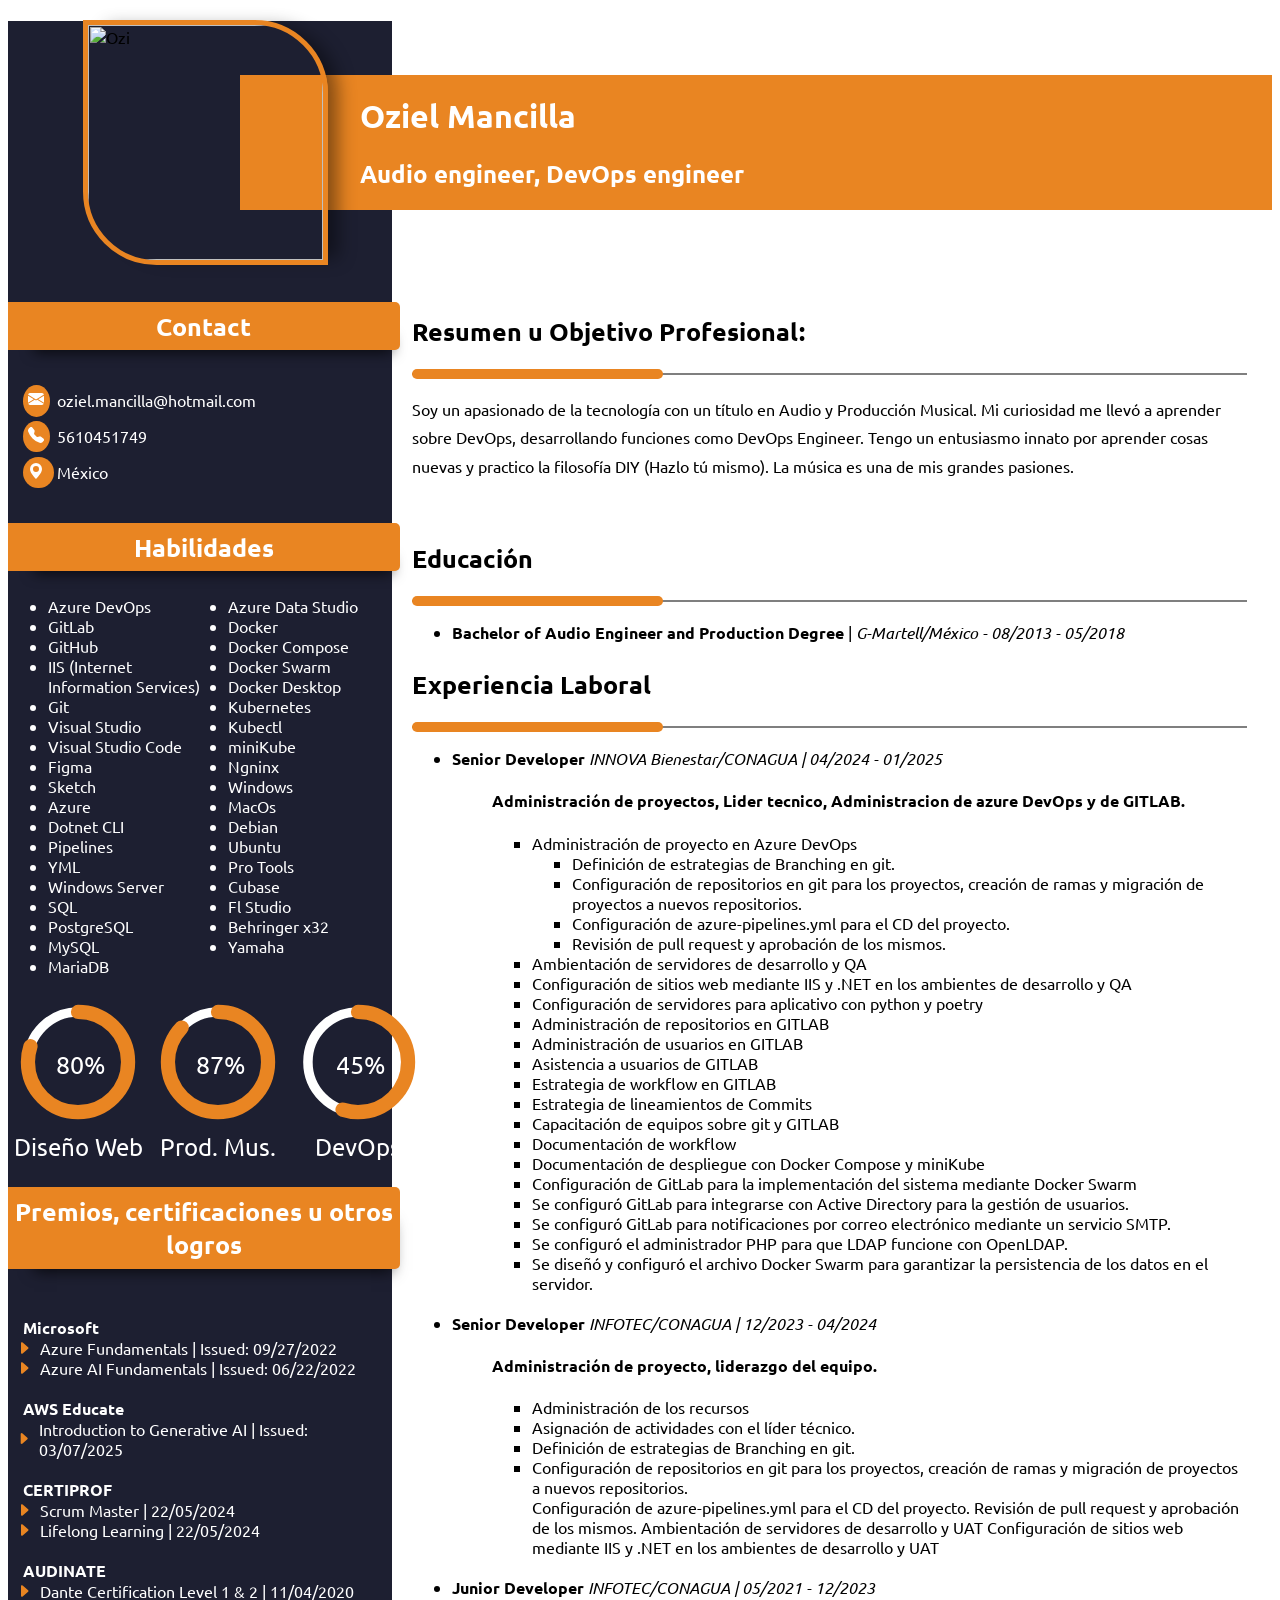
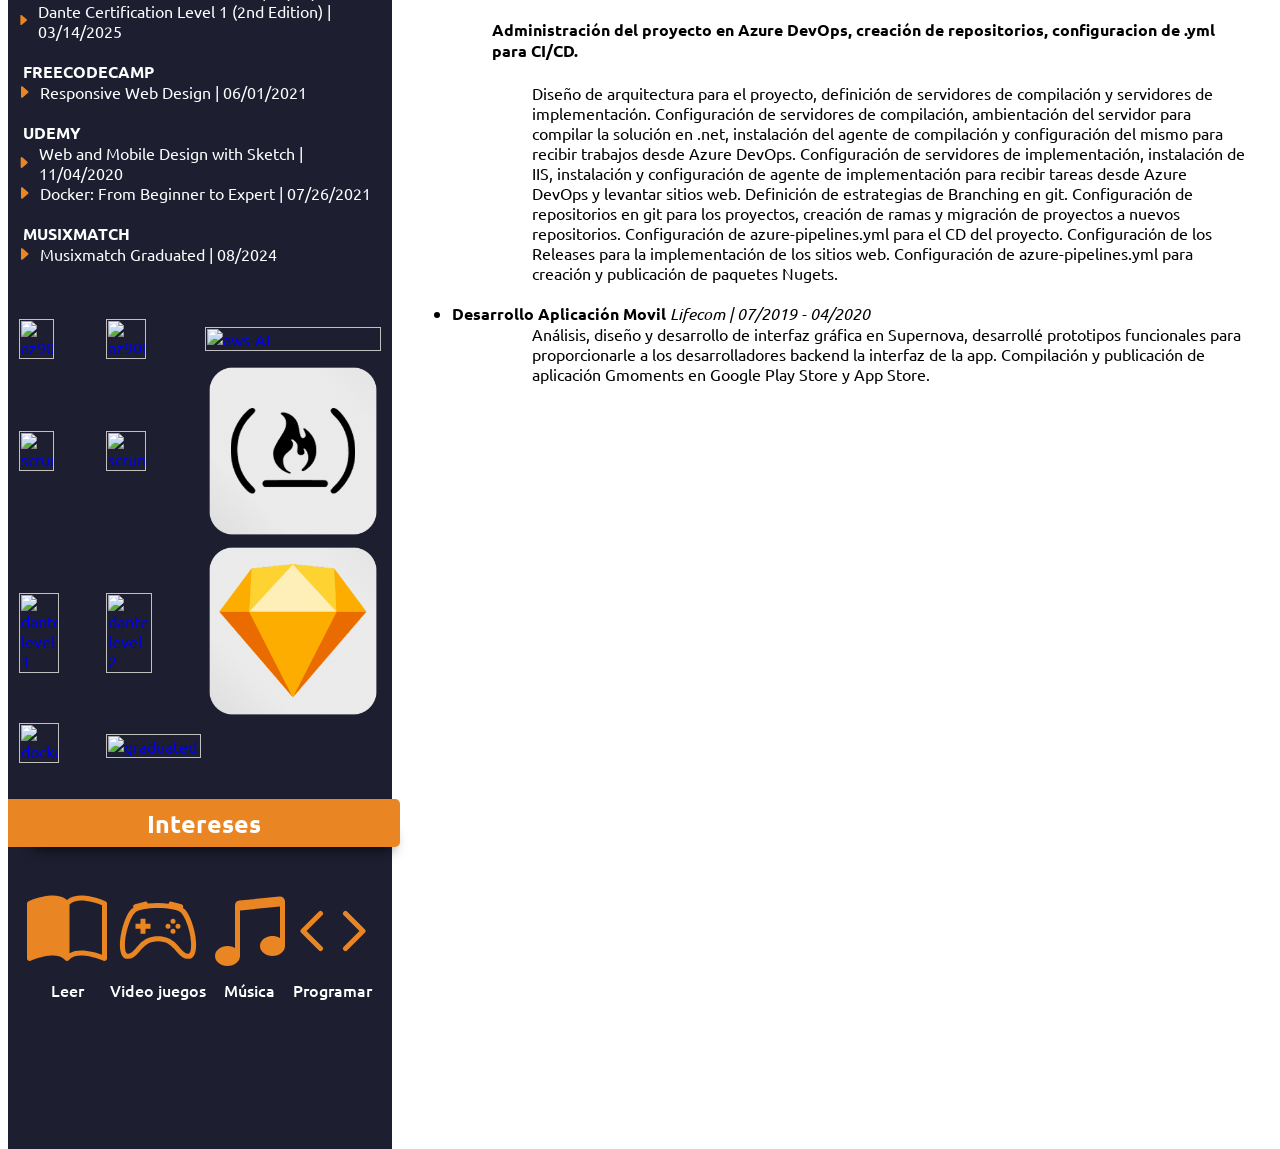
==== Views/index.html @ 9a0738ea "fix listado de actividades" ====
<html lang="en">
<head>
    <meta charset="UTF-8">
    <meta name="viewport" content="width=device-width, initial-scale=1.0">
    <meta name="description" content="Currículum Oziel Mancilla">
    <meta property="og:title" content="Currículum Oziel Mancilla">
    <meta property="og:description" content="Currículum Oziel Mancilla dentro del curso einventiva Academy">
    <meta property="og:url" content="https://ozii-el.github.io/einventivaAcademy-cv/Views/index.html">
    <meta property="og:type" content="website">
    <title>Mi Currículum</title>
    <link
        href="https://fonts.googleapis.com/css2?family=Ubuntu:ital,wght@0,300;0,400;0,500;0,700;1,300;1,400;1,500;1,700&display=swap"
        rel="stylesheet">
    <link rel="stylesheet" href="../css/style.css">
</head>

<header>
    <div class="top">
        <img class="tp-img" src="https://scontent.fcvj5-1.fna.fbcdn.net/v/t39.30808-6/472250428_3697771137035086_7639146503068551489_n.jpg?_nc_cat=107&ccb=1-7&_nc_sid=6ee11a&_nc_ohc=IWykT4BalCQQ7kNvgF2J_aY&_nc_oc=AdiXwbvxGM-qDYyfB5RzaREdxFQzP5LjclMqgHJ3lZn85_G4zvVc29XEK-rXHcvP-NY&_nc_zt=23&_nc_ht=scontent.fcvj5-1.fna&_nc_gid=MaOvjuF_wFW1CJG4Ji_WRg&oh=00_AYHHSVQZ2Xu_tzFIsTk0ULthLuiOHdr_SQpw14_mGtOWfg&oe=67D9B251" alt="Ozi">
        <div class="tp-titles">
            <h1>
                Oziel Mancilla
            </h1>
    
            <h2>
                Audio engineer, DevOps engineer
            </h2>
        </div>
    
    
    </div>

    <div class="sidebar">
        <div class="">
            <h3 class="sidebar-titles">Contact</h3>
        </div>
        <div class="sidebar-contact">
        <a href="mailto:oziel.mancilla@hotmail.com" target="_blank" class="sidebar-contact"> <i class="icon-contact"><svg xmlns="http://www.w3.org/2000/svg" width="16" height="16" fill="currentColor" class="bi bi-envelope-fill"
            viewBox="0 0 16 16">
            <path
                d="M.05 3.555A2 2 0 0 1 2 2h12a2 2 0 0 1 1.95 1.555L8 8.414zM0 4.697v7.104l5.803-3.558zM6.761 8.83l-6.57 4.027A2 2 0 0 0 2 14h12a2 2 0 0 0 1.808-1.144l-6.57-4.027L8 9.586zm3.436-.586L16 11.801V4.697z" />
                </svg></i> <span>oziel.mancilla@hotmail.com</span></a>
        <a href="tel:5610451749" target="_blank" class="sidebar-contact"><i class="icon-contact"><svg xmlns="http://www.w3.org/2000/svg" width="16" height="16" fill="currentColor" class="bi bi-telephone-fill"
            viewBox="0 0 16 16">
            <path fill-rule="evenodd"
                d="M1.885.511a1.745 1.745 0 0 1 2.61.163L6.29 2.98c.329.423.445.974.315 1.494l-.547 2.19a.68.68 0 0 0 .178.643l2.457 2.457a.68.68 0 0 0 .644.178l2.189-.547a1.75 1.75 0 0 1 1.494.315l2.306 1.794c.829.645.905 1.87.163 2.611l-1.034 1.034c-.74.74-1.846 1.065-2.877.702a18.6 18.6 0 0 1-7.01-4.42 18.6 18.6 0 0 1-4.42-7.009c-.362-1.03-.037-2.137.703-2.877z" />
        </svg></i> <span>5610451749</span></a> 
        <a href="https://maps.app.goo.gl/9q5Kf5iu5sSQHxEn9" target="_blank" class="sidebar-contact"><i class="icon-contact"><svg xmlns="http://www.w3.org/2000/svg" width="16" height="16" fill="currentColor" class="bi bi-geo-alt-fill"
            viewBox="0 0 16 16">
            <path d="M8 16s6-5.686 6-10A6 6 0 0 0 2 6c0 4.314 6 10 6 10m0-7a3 3 0 1 1 0-6 3 3 0 0 1 0 6" />
        </svg> </i> <span>México</span></a>
        </div>

        <div class="habilidades">
            <h3 class="sidebar-titles">Habilidades</h3>
        </div>
        
        <div class="sidebar-content">
           
            <ul>
                <li>Azure DevOps</li>
                <li>GitLab</li>
                <li>GitHub</li>
                <li>IIS (Internet Information Services)</li>
                <li>Git</li>
                <li>Visual Studio</li>
                <li>Visual Studio Code</li>
                <li>Figma</li>
                <li>Sketch</li>
                <li>Azure</li>
                <li>Dotnet CLI</li>
                <li>Pipelines</li>
                <li>YML</li>
                <li>Windows Server</li>
                <li>SQL</li>
                <li>PostgreSQL</li>
                <li>MySQL</li>
                <li>MariaDB</li>
                <li>Azure Data Studio</li>
                <li>Docker</li>
                <li>Docker Compose</li>
                <li>Docker Swarm</li>
                <li>Docker Desktop</li>
                <li>Kubernetes</li>
                <li>Kubectl</li>
                <li>miniKube</li>
                <li>Ngninx</li>
                <li>Windows</li>
                <li>MacOs</li>
                <li>Debian</li>
                <li>Ubuntu</li>
                <li>Pro Tools</li>
                <li>Cubase</li>
                <li>Fl Studio</li>
                <li>Behringer x32</li>
                <li>Yamaha</li>
            </ul>
        </div>
            <div class="side-percent">  
                <div class="sidebar-content-percentage">
                    <svg width="140" height="140" viewBox="-23.625 -23.625 236.25 236.25" version="1.1" xmlns="http://www.w3.org/2000/svg"
                        style="transform:rotate(-90deg)">
                        <circle r="84.5" cx="94.5" cy="94.5" fill="transparent" stroke="#fff" stroke-width="16"></circle>
                        <circle r="84.5" cx="94.5" cy="94.5" stroke="#E98522" stroke-width="24" stroke-linecap="round"
                            stroke-dashoffset="106px" fill="transparent" stroke-dasharray="530.66px"></circle>
                        <text class="perc-text" x="24%" y="111px" fill="#fff" font-size="42px" 
                            style="transform:rotate(90deg) translate(0px, -185px)">80%</text>
                            
                    </svg>
                    <div class="sidebar-content-percentage-title">
                        Diseño Web
                    </div>    
                </div>
                
                <div class="sidebar-content-percentage">
                    <svg width="140" height="140" viewBox="-23.625 -23.625 236.25 236.25" version="1.1"
                        xmlns="http://www.w3.org/2000/svg" style="transform:rotate(-90deg)">
                        <circle r="84.5" cx="94.5" cy="94.5" fill="transparent" stroke="#fff" stroke-width="16"></circle>
                        <circle r="84.5" cx="94.5" cy="94.5" stroke="#E98522" stroke-width="24" stroke-linecap="round"
                            stroke-dashoffset="69px" fill="transparent" stroke-dasharray="530.66px"></circle>
                        <text class="perc-text" x="24%" y="111px" fill="#fff" font-size="42px"
                            style="transform:rotate(90deg) translate(0px, -185px)">87%</text>
                
                    </svg>
                    <div class="sidebar-content-percentage-title">
                        Prod. Mus.
                    </div>
                </div>
                <div class="sidebar-content-percentage">
                    <svg width="140" height="140" viewBox="-23.625 -23.625 236.25 236.25" version="1.1"
                        xmlns="http://www.w3.org/2000/svg" style="transform:rotate(-90deg)">
                        <circle r="84.5" cx="94.5" cy="94.5" fill="transparent" stroke="#fff" stroke-width="16"></circle>
                        <circle r="84.5" cx="94.5" cy="94.5" stroke="#E98522" stroke-width="24" stroke-linecap="round"
                            stroke-dashoffset="239px" fill="transparent" stroke-dasharray="530.66px"></circle>
                        <text class="perc-text" x="24%" y="111px" fill="#fff" font-size="42px"
                            style="transform:rotate(90deg) translate(0px, -185px)">45%</text>
                
                    </svg>
                    <div class="sidebar-content-percentage-title">
                        DevOps
                    </div>
                </div>
            </div>
            <div class="certificaciones">
                <h3 class="sidebar-titles">Premios, certificaciones u otros logros</h3>
            </div>
            <div class="sidebar-content-cert">
                <ul>
                    <b>Microsoft</b>
                    <ul>
                        <li>Azure Fundamentals | Issued: 09/27/2022</li>
                        <li>Azure AI Fundamentals | Issued: 06/22/2022 </li>
                    </ul>
                    <br>
                    <b>AWS Educate</b>
                    <ul>
                        <li>Introduction to Generative AI | Issued: 03/07/2025</li>
                    </ul>
                    <br>
                    <b>CERTIPROF</b>
                    <ul>
                        <li>Scrum Master | 22/05/2024</li>
                        <li>Lifelong Learning | 22/05/2024</li>
                    </ul>
                    <br>
                    <b>AUDINATE</b>
                    <ul>
                        <li>Dante Certification Level 1 & 2 | 11/04/2020 </li>
                        <li>Dante Certification Level 1 (2nd Edition)  | 03/14/2025 </li>
                    </ul>
                    <br>
                    <b>FREECODECAMP</b>
                    <ul>
                        <li>Responsive Web Design | 06/01/2021</li>
                    </ul>
                    <br>
                    <b>UDEMY</b>
                    <ul>
                        <li>Web and Mobile Design with Sketch | 11/04/2020
                        </li>
                        <li>Docker: From Beginner to Expert | 07/26/2021
                        </li>
                    </ul>
                    <br>
                    <b>MUSIXMATCH</b>
                    <ul>
                        <li>Musixmatch Graduated | 08/2024
                        </li>
                    </ul>
                    <br>
                </ul>
                
            </div>
            <div class="sidebar-cert-img">
                <table>
                    <tr>
                        <td>
                            <a class="sidebar-cert-img-anim" href="https://www.credly.com/badges/b20595d0-7921-45e9-a0e3-3178fc25b171" target="_blank"><img
                                    src="https://images.credly.com/size/340x340/images/be8fcaeb-c769-4858-b567-ffaaa73ce8cf/image.png" alt="az900" width="65%"></a>
                        </td>
                        <td>
                            <a class="sidebar-cert-img-anim" href="https://www.credly.com/badges/2044b80a-5579-45ce-8754-31bee98f99fe" target="_blank">
                                <img src="https://images.credly.com/size/340x340/images/4136ced8-75d5-4afb-8677-40b6236e2672/azure-ai-fundamentals-600x600.png" alt="az900AI" width="65%">
                            </a>
                        </td>
                        <td>
                            <a class="sidebar-cert-img-anim" href="https://www.credly.com/badges/2ec265ca-c8b1-48e7-881f-a1800f4a9a03" target="_blank">
                                <img src="https://images.credly.com/size/340x340/images/4b68a030-53d0-414b-be57-b1837bc3b3e6/image.png" alt="aws-AI"
                                    width="100%">
                            </a>
                        </td>
                    </tr>
                    <tr>
                        <td>
                            <a class="sidebar-cert-img-anim" href="https://www.credly.com/badges/990d8ced-f6be-41e7-bbae-8fc371642503" target="_blank">
                            <img src="https://images.credly.com/size/340x340/images/916bde6c-7eb3-40da-b698-993bdc8231f5/image.png" alt="scrum"
                                width="65%">
                            </a>
                        </td>
                        <td>
                            <a class="sidebar-cert-img-anim" href="https://www.credly.com/badges/261480b3-cc44-4f9b-b5f2-31a40b3df636" target="_blank">
                                <img src="https://images.credly.com/size/340x340/images/21e16d4d-d2df-46e6-9098-526caab49e63/blob" alt="scrum" width="65%">
                            </a>
                        </td>
                        <td>
                            <a class="sidebar-cert-img-anim" href="https://drive.google.com/file/d/11XU5VTWnngmuZ5LlSeu_upqZIba34Kza/view?usp=sharing" target="_blank">
                                <img src="../media/free-code-camp-logo 1.png" alt="free-code-camp-logo" width="100%" >
                            </a>
                        </td>
                    </tr>
                    <tr>
                        <td>
                            <a class="sidebar-cert-img-anim" href="https://drive.google.com/file/d/18HEz7uqaWp02eQiZcL5CEq1FpxcwskHu/view?usp=sharing" target="_blank">
                                <img src="https://www.getdante.com/wp-content/uploads/2024/02/cert-1-seal-668x700.png" alt="dante level 1" width="70%"
                                    style="margin-bottom: -5%;">
                            </a>
                        </td>
                        <td>
                            <a class="sidebar-cert-img-anim" href="https://drive.google.com/file/d/13u3jJexUilr2REetXeEk2fjQdpQe6pBA/view?usp=sharing" target="_blank">
                                <img src="https://go.audinate.com/hubfs/Certified_Dante_Training_Level_2.png" alt="dante level 2" width="70%"
                                    style="margin-bottom: -5%;">
                            </a>
                        </td>
                        <td>
                            <a class="sidebar-cert-img-anim" href="https://www.udemy.com/certificate/UC-db21400c-f3a6-4c1b-8015-9586ae7275aa/" target="_blank" >
                                <img src="../media/sketch.png" alt="sketch" width="100%" >
                            </a>
                        </td>
                    </tr>
                    <tr>
                        <td>
                            <a class="sidebar-cert-img-anim" href="https://www.udemy.com/certificate/UC-d4079fbf-132b-4cea-a667-ddd9c4b31a51/"
                                target="_blank">
                                <img src="https://cdn4.iconfinder.com/data/icons/logos-and-brands/512/97_Docker_logo_logos-512.png"
                                    alt="docker" width="70%" style="margin-bottom: 0%; ">
                            </a>
                        </td>
                        <td>
                            <a class="sidebar-cert-img-anim"
                                href="https://drive.google.com/file/d/1ZK9yhYf_phyzQuf4hwD2ofZJxAl49In9/view?usp=sharing" target="_blank">
                                <img src="https://cdn.prod.website-files.com/64c7c7ec81e7c205291f3400/669537d5e5e0ff78d7d33b76_mxm-pro-logo.png"
                                    alt="graduated" width="100%" style="margin-bottom: -5%; ">
                            </a>
                        </td>
                        
                    </tr>
                </table>
            </div>


            <div class="intereses">
                <h3 class="sidebar-titles">Intereses</h3>
            </div>
            <div class="sidebar-intereses">
                <div class="interes">
                    <i class="icon-intereses">
                        <svg xmlns="http://www.w3.org/2000/svg" width="80" height="80" fill="#E98522" class="bi bi-book-half"
                        viewBox="0 0 16 16">
                        <path
                            d="M8.5 2.687c.654-.689 1.782-.886 3.112-.752 1.234.124 2.503.523 3.388.893v9.923c-.918-.35-2.107-.692-3.287-.81-1.094-.111-2.278-.039-3.213.492zM8 1.783C7.015.936 5.587.81 4.287.94c-1.514.153-3.042.672-3.994 1.105A.5.5 0 0 0 0 2.5v11a.5.5 0 0 0 .707.455c.882-.4 2.303-.881 3.68-1.02 1.409-.142 2.59.087 3.223.877a.5.5 0 0 0 .78 0c.633-.79 1.814-1.019 3.222-.877 1.378.139 2.8.62 3.681 1.02A.5.5 0 0 0 16 13.5v-11a.5.5 0 0 0-.293-.455c-.952-.433-2.48-.952-3.994-1.105C10.413.809 8.985.936 8 1.783" />
                        </svg>
                        
                    </i> 
                    <span>Leer</span>
                </div>
                <div class="interes">
                    <i class="icon-intereses">
                        <svg xmlns="http://www.w3.org/2000/svg" width="80" height="80" fill="#E98522" class="bi bi-controller"
                            viewBox="0 0 16 16">
                            <path
                                d="M11.5 6.027a.5.5 0 1 1-1 0 .5.5 0 0 1 1 0m-1.5 1.5a.5.5 0 1 0 0-1 .5.5 0 0 0 0 1m2.5-.5a.5.5 0 1 1-1 0 .5.5 0 0 1 1 0m-1.5 1.5a.5.5 0 1 0 0-1 .5.5 0 0 0 0 1m-6.5-3h1v1h1v1h-1v1h-1v-1h-1v-1h1z" />
                            <path
                                d="M3.051 3.26a.5.5 0 0 1 .354-.613l1.932-.518a.5.5 0 0 1 .62.39c.655-.079 1.35-.117 2.043-.117.72 0 1.443.041 2.12.126a.5.5 0 0 1 .622-.399l1.932.518a.5.5 0 0 1 .306.729q.211.136.373.297c.408.408.78 1.05 1.095 1.772.32.733.599 1.591.805 2.466s.34 1.78.364 2.606c.024.816-.059 1.602-.328 2.21a1.42 1.42 0 0 1-1.445.83c-.636-.067-1.115-.394-1.513-.773-.245-.232-.496-.526-.739-.808-.126-.148-.25-.292-.368-.423-.728-.804-1.597-1.527-3.224-1.527s-2.496.723-3.224 1.527c-.119.131-.242.275-.368.423-.243.282-.494.575-.739.808-.398.38-.877.706-1.513.773a1.42 1.42 0 0 1-1.445-.83c-.27-.608-.352-1.395-.329-2.21.024-.826.16-1.73.365-2.606.206-.875.486-1.733.805-2.466.315-.722.687-1.364 1.094-1.772a2.3 2.3 0 0 1 .433-.335l-.028-.079zm2.036.412c-.877.185-1.469.443-1.733.708-.276.276-.587.783-.885 1.465a14 14 0 0 0-.748 2.295 12.4 12.4 0 0 0-.339 2.406c-.022.755.062 1.368.243 1.776a.42.42 0 0 0 .426.24c.327-.034.61-.199.929-.502.212-.202.4-.423.615-.674.133-.156.276-.323.44-.504C4.861 9.969 5.978 9.027 8 9.027s3.139.942 3.965 1.855c.164.181.307.348.44.504.214.251.403.472.615.674.318.303.601.468.929.503a.42.42 0 0 0 .426-.241c.18-.408.265-1.02.243-1.776a12.4 12.4 0 0 0-.339-2.406 14 14 0 0 0-.748-2.295c-.298-.682-.61-1.19-.885-1.465-.264-.265-.856-.523-1.733-.708-.85-.179-1.877-.27-2.913-.27s-2.063.091-2.913.27" />
                        </svg>
                    </i>
                    <span>Video juegos</span>
                </div>
                <div class="interes">
                    <i class="icon-intereses">
                        <svg xmlns="http://www.w3.org/2000/svg" width="80" height="80" fill="#E98522" class="bi bi-music-note-beamed"
                            viewBox="0 0 16 16">
                            <path
                                d="M6 13c0 1.105-1.12 2-2.5 2S1 14.105 1 13s1.12-2 2.5-2 2.5.896 2.5 2m9-2c0 1.105-1.12 2-2.5 2s-2.5-.895-2.5-2 1.12-2 2.5-2 2.5.895 2.5 2" />
                            <path fill-rule="evenodd" d="M14 11V2h1v9zM6 3v10H5V3z" />
                            <path d="M5 2.905a1 1 0 0 1 .9-.995l8-.8a1 1 0 0 1 1.1.995V3L5 4z" />
                        </svg>
                    </i>
                    <span>Música</span>
                </div>
                <div class="interes">
                    <i class="icon-intereses">
                        <svg xmlns="http://www.w3.org/2000/svg" width="80" height="80" fill="#E98522" class="bi bi-code" viewBox="0 0 16 16">
                            <path
                                d="M5.854 4.854a.5.5 0 1 0-.708-.708l-3.5 3.5a.5.5 0 0 0 0 .708l3.5 3.5a.5.5 0 0 0 .708-.708L2.707 8zm4.292 0a.5.5 0 0 1 .708-.708l3.5 3.5a.5.5 0 0 1 0 .708l-3.5 3.5a.5.5 0 0 1-.708-.708L13.293 8z" />
                        </svg>
                    </i>
                    <span>Programar</span>
                </div>
            </div>
            
        
    </div>
</header>


<body>
    <div class="content-body"> 
        <div class="content-title-about">
            <h3>
                Resumen u Objetivo Profesional:
            </h3>
            <div class="content-linear-grp">
                <div class="content-linear-grp-back"></div>
                <div class="content-linear-grp-grey"></div>
            </div>
        </div>  
        <div class="content-about-text">
            <p>Soy un apasionado de la tecnología con un título en Audio y Producción Musical. Mi curiosidad me llevó a aprender
                sobre
                DevOps, desarrollando funciones como DevOps Engineer. Tengo un entusiasmo innato por aprender cosas nuevas y
                practico la filosofía DIY (Hazlo tú mismo). La música es una de mis grandes pasiones.</p>
        </div>
    <br>
    <div>
        <h3>
            Educación
        </h3>
        <div class="content-linear-grp">
            <div class="content-linear-grp-back"></div>
            <div class="content-linear-grp-grey"></div>
        </div>
        <ul>
            <li><b>Bachelor of Audio Engineer and Production Degree</b> | <i>G-Martell/México - 08/2013 - 05/2018</i></li>
            
    </div>

    <div>
        <h3>
            Experiencia Laboral
        </h3>
        <div class="content-linear-grp">
            <div class="content-linear-grp-back"></div>
            <div class="content-linear-grp-grey"></div>
        </div>
        <ul>
            <li><b>Senior Developer</b> <i>INNOVA Bienestar/CONAGUA | 04/2024 - 01/2025</i></li>
            <ul>
                <h4>Administración de proyectos, Lider tecnico, Administracion de azure DevOps y de GITLAB.</h4>
                <ul>
                    <li>Administración de proyecto en Azure DevOps</li>
                        <ul>
                            <li>Definición de estrategias de Branching en git.</li>
                            <li>Configuración de repositorios en git para los proyectos, creación de ramas y migración de proyectos a nuevos
                                repositorios.</li>
                            <li>Configuración de azure-pipelines.yml para el CD del proyecto.</li>
                            <li>Revisión de pull request y aprobación de los mismos.</li>
                        </ul>
                    
                    <li>Ambientación de servidores de desarrollo y QA</li>
                    <li>Configuración de sitios web mediante IIS y .NET en los ambientes de desarrollo y QA</li>
                    <li>Configuración de servidores para aplicativo con python y poetry</li>
                    <li>Administración de repositorios en GITLAB</li>
                    <li>Administración de usuarios en GITLAB</li>
                    <li>Asistencia a usuarios de GITLAB</li>
                    <li>Estrategia de workflow en GITLAB</li>
                    <li>Estrategia de lineamientos de Commits</li>
                    <li>Capacitación de equipos sobre git y GITLAB</li>
                    <li>Documentación de workflow</li>
                    <li>Documentación de despliegue con Docker Compose y miniKube</li>
                    <li>Configuración de GitLab para la implementación del sistema mediante Docker Swarm</li>
                    <li>Se configuró GitLab para integrarse con Active Directory para la gestión de usuarios.</li>
                    <li>Se configuró GitLab para notificaciones por correo electrónico mediante un servicio SMTP.</li>
                    <li>Se configuró el administrador PHP para que LDAP funcione con OpenLDAP.</li>
                    <li>Se diseñó y configuró el archivo Docker Swarm para garantizar la persistencia de los datos en el servidor.</li>    
                    </ul>
            </ul>
            <br>
            <li><b>Senior Developer</b> <i>INFOTEC/CONAGUA | 12/2023 - 04/2024</i></li>
            <ul>
                <h4>Administración de proyecto, liderazgo del equipo.</h4>
                <Ul>
                    <li>Administración de los recursos</li>
                    <li>Asignación de actividades con el líder técnico.</li>
                    <li>Definición de estrategias de Branching en git.</li>
                    <li>Configuración de repositorios en git para los proyectos, creación de ramas y migración de proyectos a nuevos
                    repositorios.</li>
                    <il>Configuración de azure-pipelines.yml para el CD del proyecto.</il>
                    <il>Revisión de pull request y aprobación de los mismos.</il>
                    <il>Ambientación de servidores de desarrollo y UAT</il>
                    <il>Configuración de sitios web mediante IIS y .NET en los ambientes de desarrollo y UAT</il>
                </Ul>
            </ul>
            <br>
            <li><b>Junior Developer</b> <i>INFOTEC/CONAGUA | 05/2021 - 12/2023</i></li>
            <ul>
                <h4>Administración del proyecto en Azure DevOps, creación de repositorios, configuracion de .yml para CI/CD.</h4>
                <Ul>
                    <il>Diseño de arquitectura para el proyecto, definición de servidores de compilación y servidores de implementación.</il>
                    <il>Configuración de servidores de compilación, ambientación del servidor para compilar la solución en .net, instalación del
                    agente de compilación y configuración del mismo para recibir trabajos desde Azure DevOps.</il>
                    <il>Configuración de servidores de implementación, instalación de IIS, instalación y configuración de agente de
                    implementación para recibir tareas desde Azure DevOps y levantar sitios web.</il>
                    <il>Definición de estrategias de Branching en git.</il>
                    <il>Configuración de repositorios en git para los proyectos, creación de ramas y migración de proyectos a nuevos
                    repositorios.</il>
                    <il>Configuración de azure-pipelines.yml para el CD del proyecto.</il>
                    <il>Configuración de los Releases para la implementación de los sitios web.</il>
                    <il>Configuración de azure-pipelines.yml para creación y publicación de paquetes Nugets.</il>
                </Ul>
            </ul>
            <br>
            <li><b>Desarrollo Aplicación Movil</b> <i>Lifecom | 07/2019 - 04/2020</i></li>
            <ul>
                
                <Ul>
                    <il>Análisis, diseño y desarrollo de interfaz gráfica en Supernova, desarrollé prototipos funcionales para proporcionarle a
                    los desarrolladores backend la interfaz de la app.</il>
                    <il>Compilación y publicación de aplicación Gmoments en Google Play Store y App Store.</il>
                </Ul>
            </ul>

        </ul>
        
    </div>
    
    
    <div>
        
        
    
    </div>
    </div>
</body>


<footer>
    <p>
        Copyright © 2020, Todos los derechos reservados
    </p>
    <a href="#">Pasatiempos</a>
    <a href="#">Detalles de Contacto</a>
</footer>
</html>
---- css/style.css ----
body {
    font-family: "Ubuntu";
    
}
p {
    line-height: 1.8;
}
h3 {
    font-size: 25px;
}
.content-body {
    margin-left: 30%;
    padding: 2%;
    margin-top: -1%;
}
.top {
    display: flex;
    justify-content: block;
    align-items: center;
    gap: 20px;
    background-color: white;
    padding-left: 5%;
}

.tp-img {
    width: 235px;
    height: 235px;
    border-radius: 0% 30% 0% 30%;
    border: solid 5px #E98522;
    margin: 1%;
    z-index: 7;
    box-shadow: 17px 0px 18px -7px rgba(0, 0, 0, 0.43);
}

.tp-titles {
    background-color: #E98522 ;
    color: white;
    text-align: start;
    padding-left: 10%;
    margin-left: -10%;
    width: 100%;
    z-index: 6;
}

.sidebar {
    
    width: 30%;
    min-height: 100vh;
    position: absolute;
    background-color: #1D1F31;
    padding-top: 20%;
    margin-top: -20%;
    padding-bottom: 10%;
    z-index: 5;
   

}

.sidebar-titles {
    position: relative;
    color: white;
    text-align: center;
    background-color: #E98522;
    padding: 2% 0;
    z-index: 5;
    margin-right: -2%;
    border-radius: 0 5px 5px 0;
    box-shadow: 9px 19px 14px -17px rgba(0, 0, 0, 0.75);
}

.sidebar-contact {
    position: relative;
    color: white;
    display: block;
    gap: 20%;
    padding: 2%;
    text-decoration: none;
}
.sidebar-contact span {
    margin-left: 1%;
}


.icon-contact {
 background-color: #E98522;
 padding: 1.5%;
 border-radius: 50%;
 align-items: center;
 text-align: center;
}

.sidebar-content ul {
    columns: 2;
    color: white;

}

.side-percent{
        display: flex;
            justify-content: space-between;
            align-items: center;
   
}

.sidebar-content-percentage {
    display: block;
    
}

.sidebar-content-percentage-title{
    color: white;
    font-size: 24px;
    align-items: center;
    text-align: center;
}

.sidebar-content-cert {
    color: white;
    display: flex;
    padding: 2%;
}
.sidebar-content-cert b {
 margin-left: 2%;

}
.sidebar-content-cert ul {
    list-style: none;
        padding: 0;
        
}

.sidebar-content-cert ul li {
    display: flex;
    align-items: center;
    gap: 8px;
    
}

.sidebar-content-cert ul li::before {
    content: "";
    display: inline-block;
    width: 16px;
    height: 16px;
    background-color: #E98522;
        mask-image: url('data:image/svg+xml,<svg xmlns="http://www.w3.org/2000/svg" width="16" height="16" viewBox="0 0 16 16"><path d="m12.14 8.753-5.482 4.796c-.646.566-1.658.106-1.658-.753V3.204a1 1 0 0 1 1.659-.753l5.48 4.796a1 1 0 0 1 0 1.506z"/></svg>');
        mask-size: contain;
        mask-repeat: no-repeat;
    
}

.sidebar-cert-img {
    padding: 2%;
    
}


.sidebar-cert-img-anim {
    display: block;
    transition: transform 0.4s ease-in-out;
}

.sidebar-cert-img-anim:hover {
    transform: scale(1.1);
}

.sidebar-intereses {
    display: flex;
    justify-content: space-between;
    align-items: center;
    padding: 5%;
}

.interes {
    display: flex;
    flex-direction: column;
    /* Ícono arriba, texto abajo */
    align-items: center;
    /* Centra elementos horizontalmente */
    justify-content: center;
    /* Centra elementos verticalmente */
}

.icon-intereses {
    display: block;
}

.interes span {
    margin-top: 8px;
    color: white;
    font-weight: 500;
}

.content-linear-grp {
   display: inline;
}
.content-linear-grp-back {
background-color: #7F7F7F;
height: 2px;
}
.content-linear-grp-grey {
background-color: #E98522;
    margin-top: -6px;
    height: 10px;
    width: 30%;
    border-radius: 5px;
}

.content-about-text {
    
}
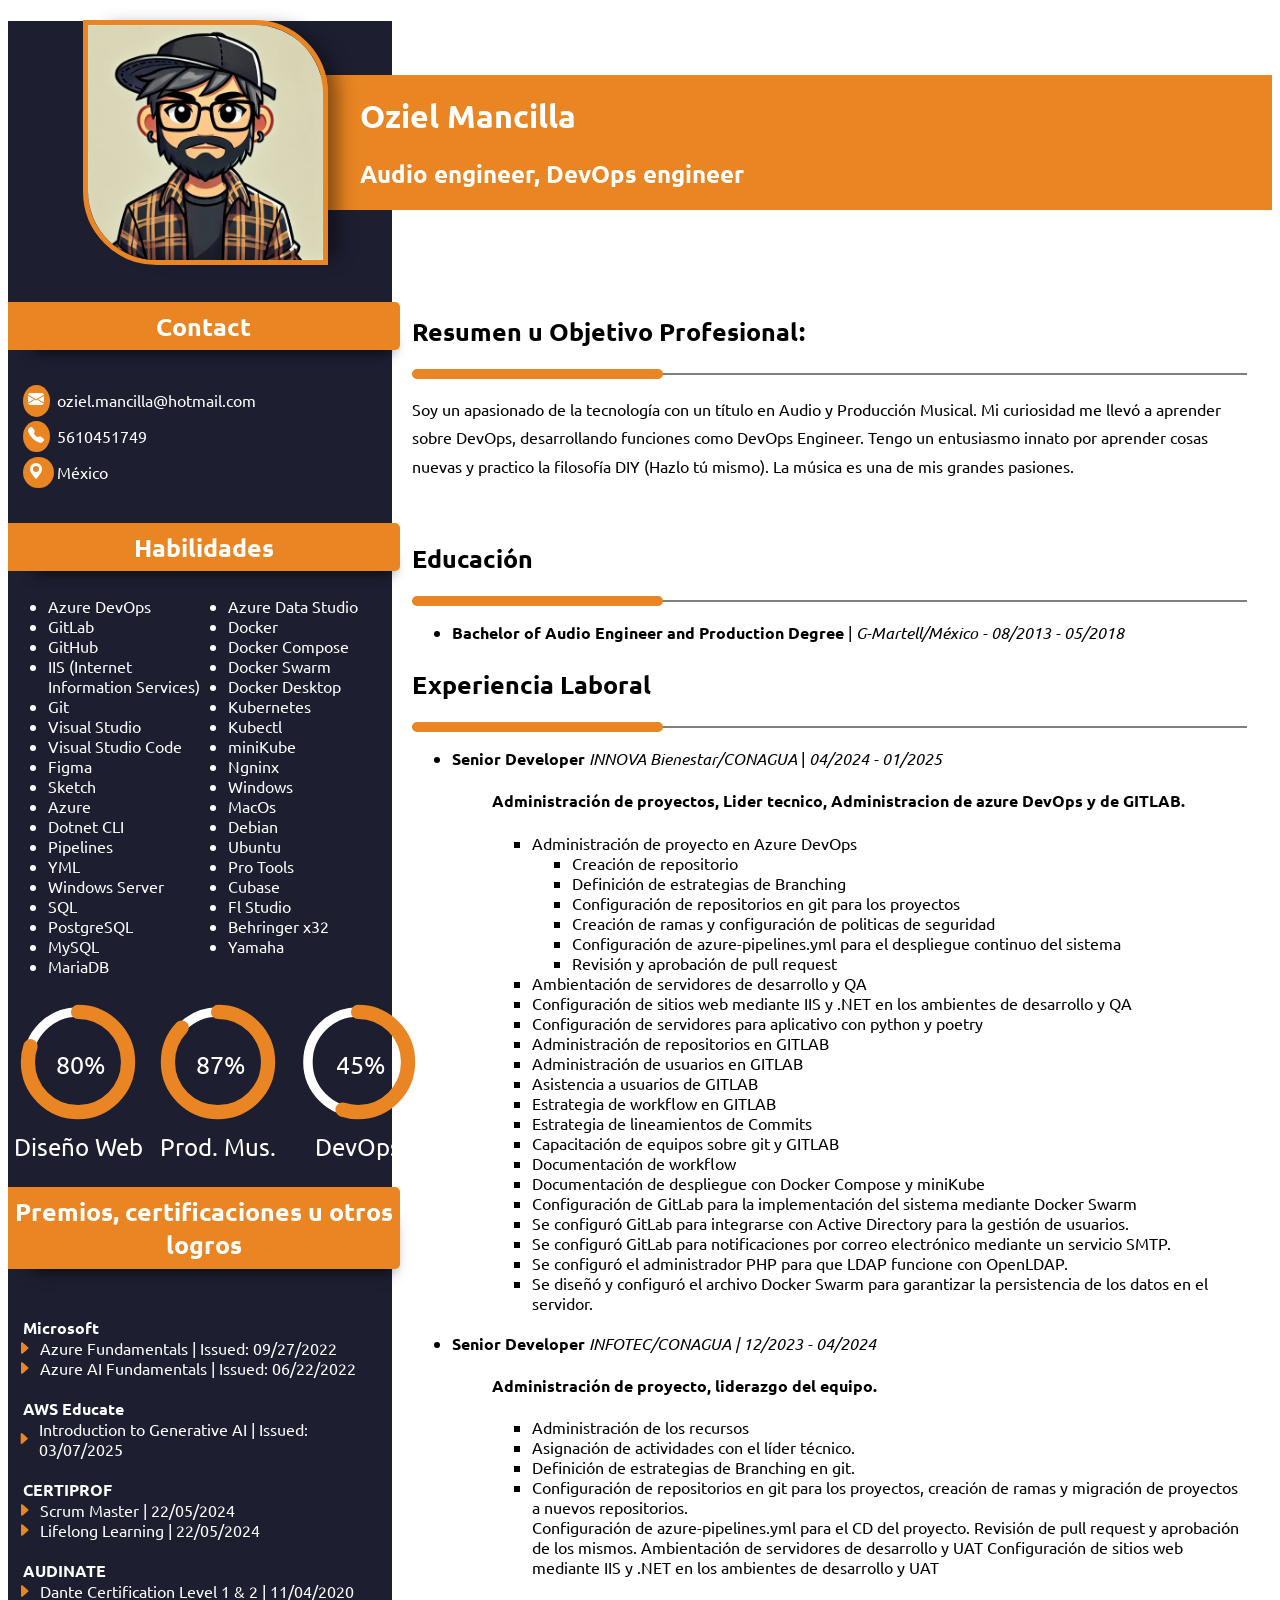
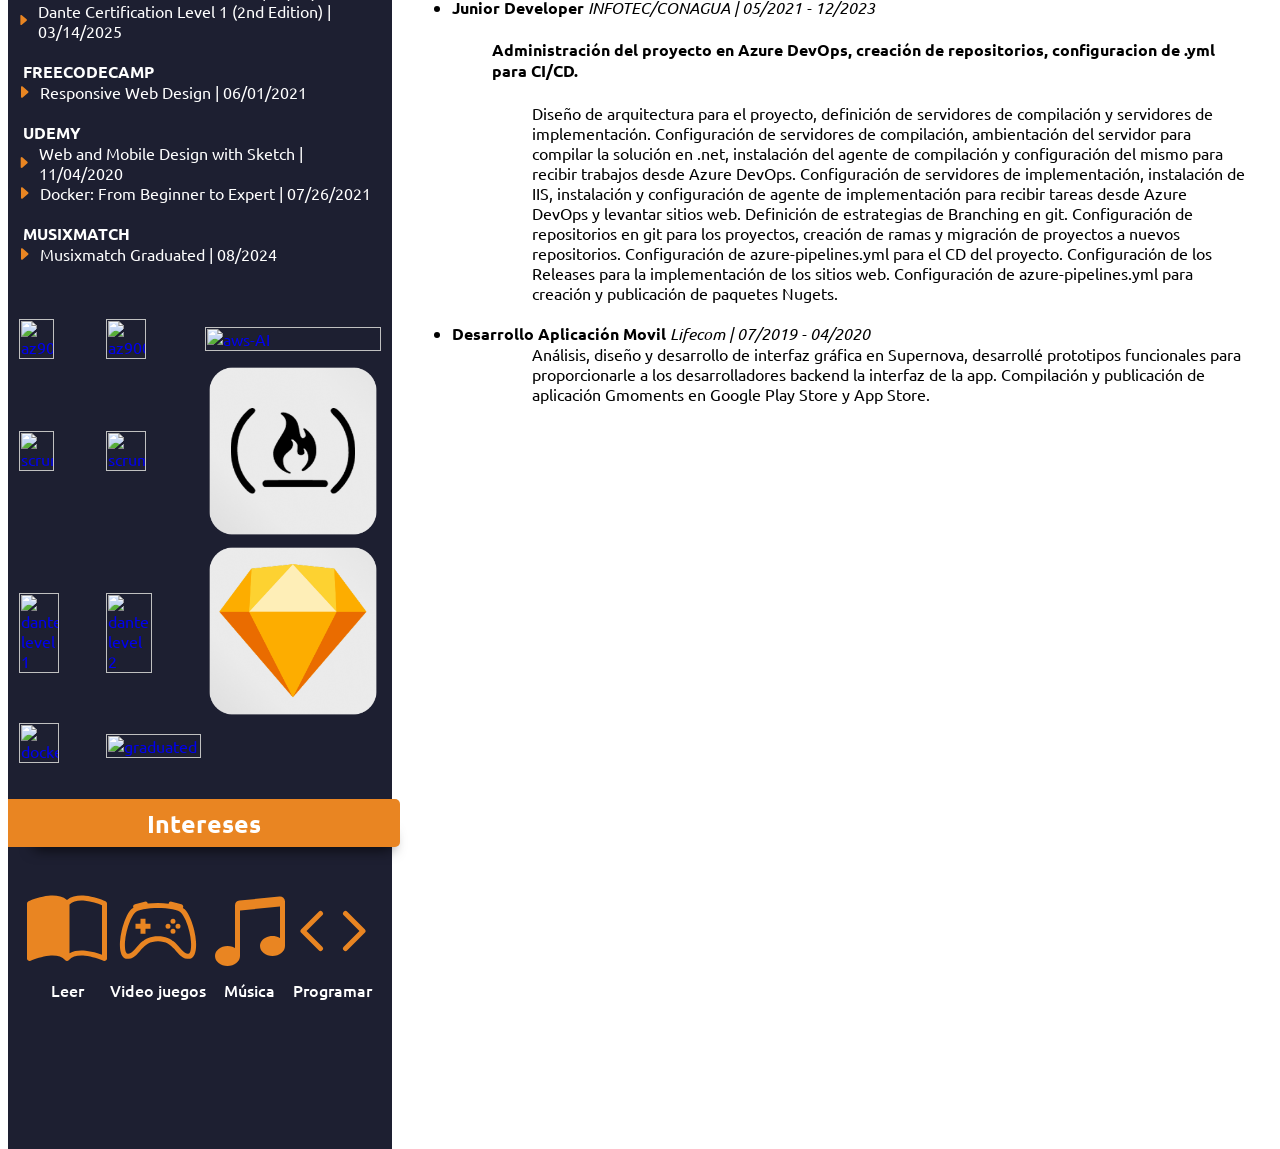
==== commit 1a55822a: "fix senior" ====
--- a/Views/index.html
+++ b/Views/index.html
@@ -16,7 +16,7 @@
 
 <header>
     <div class="top">
-        <img class="tp-img" src="https://scontent.fcvj5-1.fna.fbcdn.net/v/t39.30808-6/472250428_3697771137035086_7639146503068551489_n.jpg?_nc_cat=107&ccb=1-7&_nc_sid=6ee11a&_nc_ohc=IWykT4BalCQQ7kNvgF2J_aY&_nc_oc=AdiXwbvxGM-qDYyfB5RzaREdxFQzP5LjclMqgHJ3lZn85_G4zvVc29XEK-rXHcvP-NY&_nc_zt=23&_nc_ht=scontent.fcvj5-1.fna&_nc_gid=MaOvjuF_wFW1CJG4Ji_WRg&oh=00_AYHHSVQZ2Xu_tzFIsTk0ULthLuiOHdr_SQpw14_mGtOWfg&oe=67D9B251" alt="Ozi">
+        <img class="tp-img" src="../media/me.jpg" alt="Ozi">
         <div class="tp-titles">
             <h1>
                 Oziel Mancilla
@@ -363,17 +363,17 @@
             <div class="content-linear-grp-grey"></div>
         </div>
         <ul>
-            <li><b>Senior Developer</b> <i>INNOVA Bienestar/CONAGUA | 04/2024 - 01/2025</i></li>
+            <li><b>Senior Developer</b> <i>INNOVA Bienestar/CONAGUA </i> |<i> 04/2024 - 01/2025</i></li>
             <ul>
                 <h4>Administración de proyectos, Lider tecnico, Administracion de azure DevOps y de GITLAB.</h4>
                 <ul>
                     <li>Administración de proyecto en Azure DevOps</li>
-                        <ul>
-                            <li>Definición de estrategias de Branching en git.</li>
-                            <li>Configuración de repositorios en git para los proyectos, creación de ramas y migración de proyectos a nuevos
-                                repositorios.</li>
-                            <li>Configuración de azure-pipelines.yml para el CD del proyecto.</li>
-                            <li>Revisión de pull request y aprobación de los mismos.</li>
+                        <ul><li>Creación de repositorio</li>
+                            <li>Definición de estrategias de Branching</li>
+                            <li>Configuración de repositorios en git para los proyectos</li>
+                            <li>Creación de ramas y configuración de politicas de seguridad</li>
+                            <li>Configuración de azure-pipelines.yml para el despliegue continuo del sistema</li>
+                            <li>Revisión y aprobación de pull request</li>
                         </ul>
                     
                     <li>Ambientación de servidores de desarrollo y QA</li>
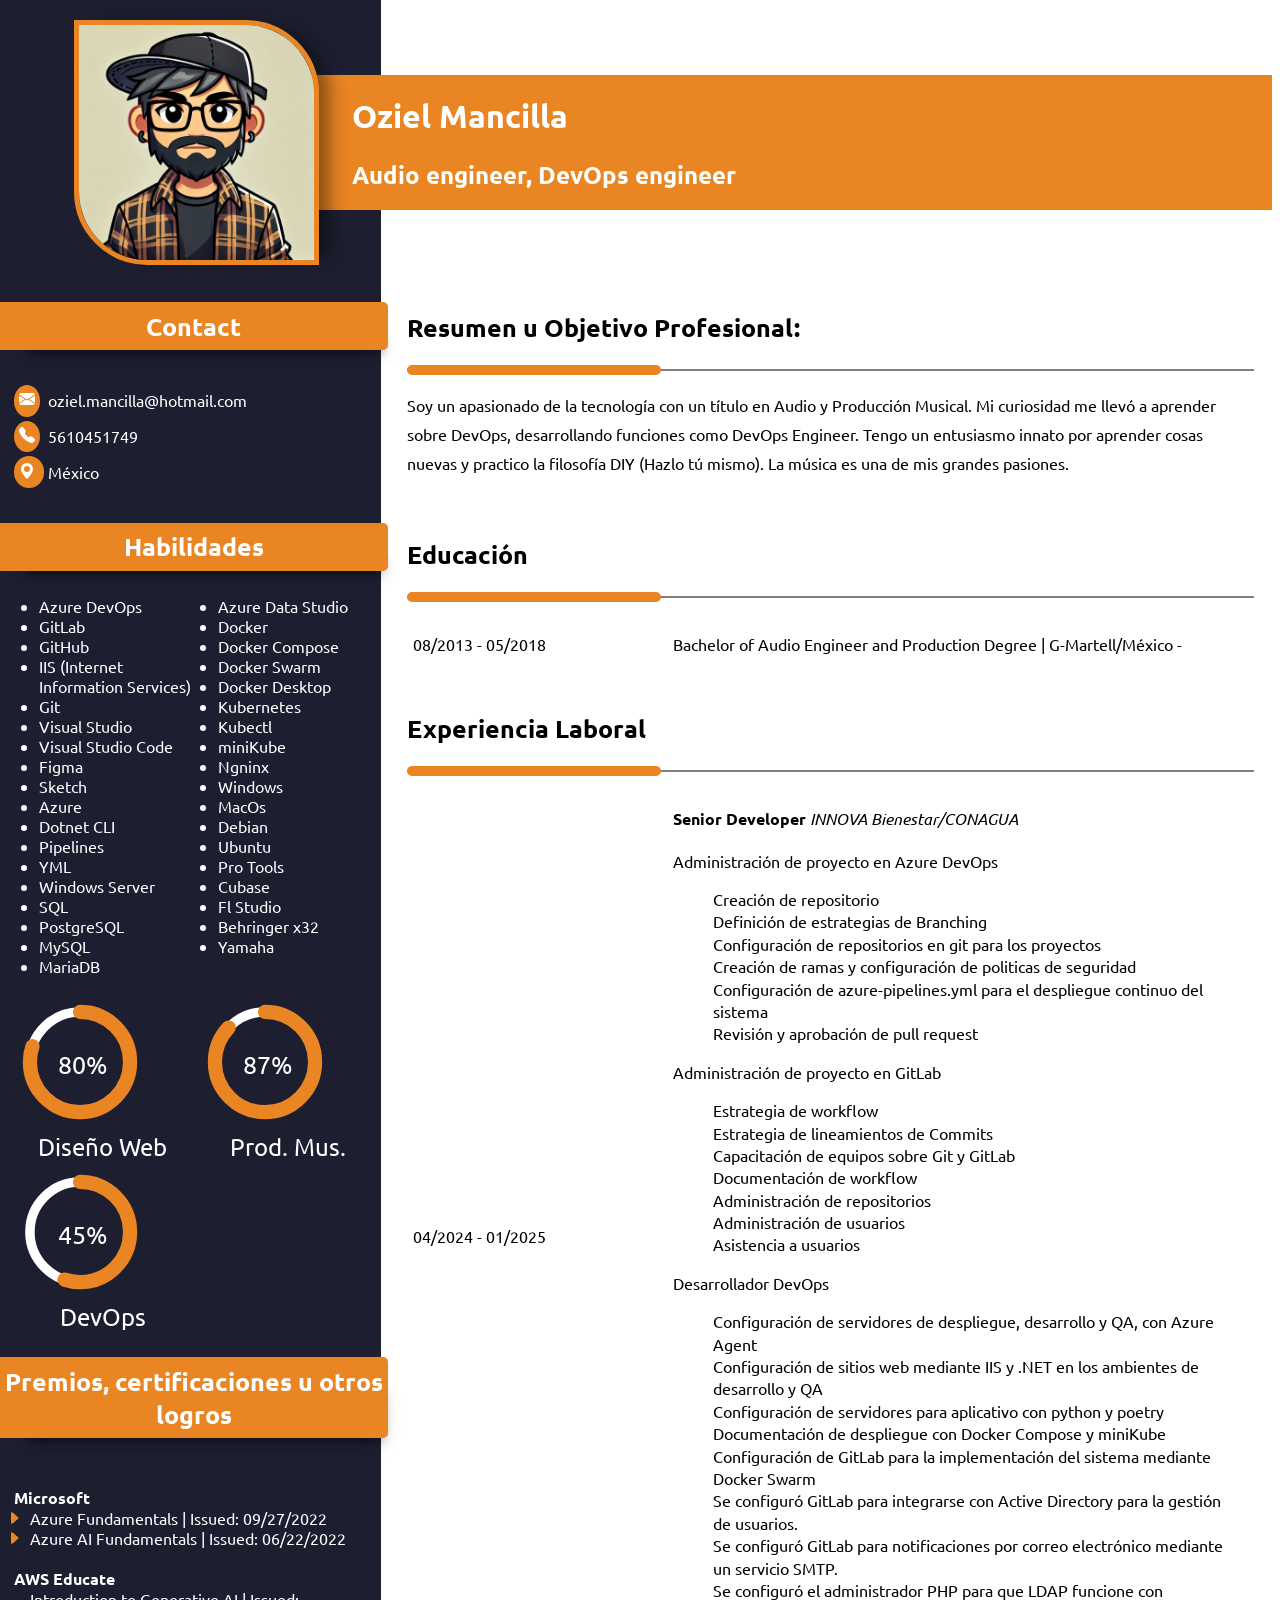
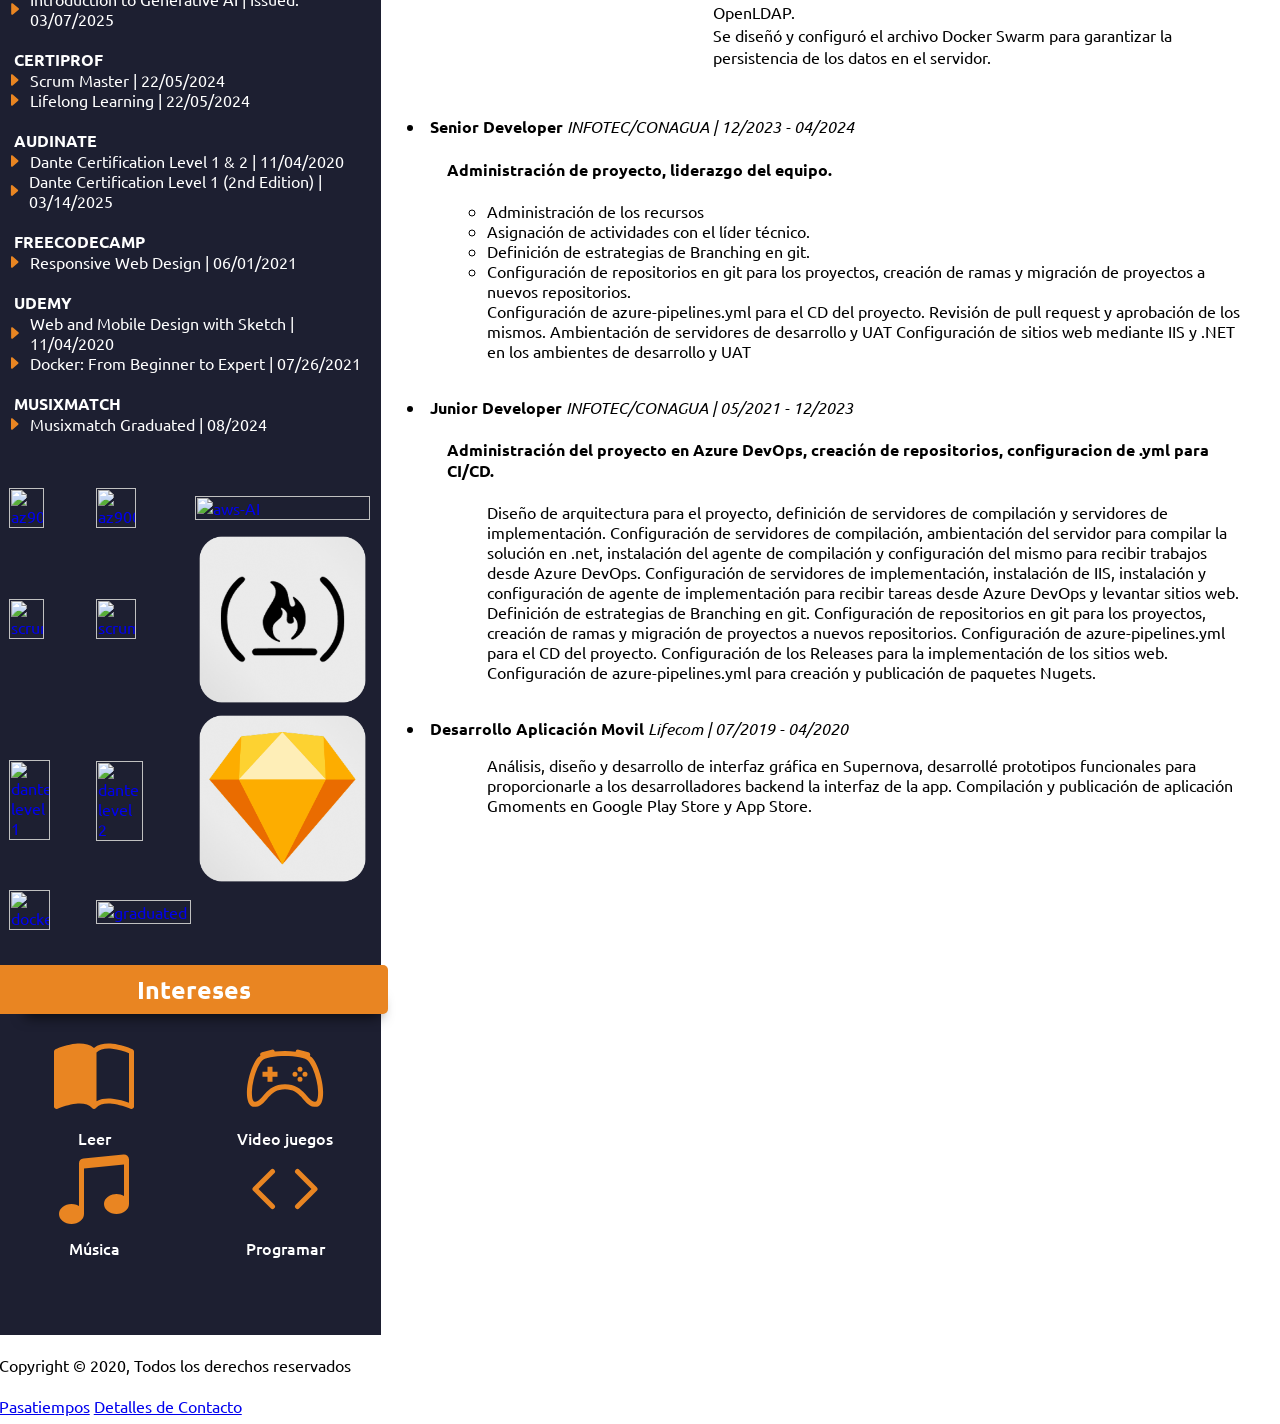
==== commit ee8876bf: "refactorizacion del concepto de sidebar y add media screen" ====
--- a/Views/index.html
+++ b/Views/index.html
@@ -29,34 +29,39 @@
     
     
     </div>
-
+</header>
+<div class="body-grid">
+<body>
     <div class="sidebar">
         <div class="">
             <h3 class="sidebar-titles">Contact</h3>
         </div>
         <div class="sidebar-contact">
-        <a href="mailto:oziel.mancilla@hotmail.com" target="_blank" class="sidebar-contact"> <i class="icon-contact"><svg xmlns="http://www.w3.org/2000/svg" width="16" height="16" fill="currentColor" class="bi bi-envelope-fill"
-            viewBox="0 0 16 16">
-            <path
-                d="M.05 3.555A2 2 0 0 1 2 2h12a2 2 0 0 1 1.95 1.555L8 8.414zM0 4.697v7.104l5.803-3.558zM6.761 8.83l-6.57 4.027A2 2 0 0 0 2 14h12a2 2 0 0 0 1.808-1.144l-6.57-4.027L8 9.586zm3.436-.586L16 11.801V4.697z" />
-                </svg></i> <span>oziel.mancilla@hotmail.com</span></a>
-        <a href="tel:5610451749" target="_blank" class="sidebar-contact"><i class="icon-contact"><svg xmlns="http://www.w3.org/2000/svg" width="16" height="16" fill="currentColor" class="bi bi-telephone-fill"
-            viewBox="0 0 16 16">
-            <path fill-rule="evenodd"
-                d="M1.885.511a1.745 1.745 0 0 1 2.61.163L6.29 2.98c.329.423.445.974.315 1.494l-.547 2.19a.68.68 0 0 0 .178.643l2.457 2.457a.68.68 0 0 0 .644.178l2.189-.547a1.75 1.75 0 0 1 1.494.315l2.306 1.794c.829.645.905 1.87.163 2.611l-1.034 1.034c-.74.74-1.846 1.065-2.877.702a18.6 18.6 0 0 1-7.01-4.42 18.6 18.6 0 0 1-4.42-7.009c-.362-1.03-.037-2.137.703-2.877z" />
-        </svg></i> <span>5610451749</span></a> 
-        <a href="https://maps.app.goo.gl/9q5Kf5iu5sSQHxEn9" target="_blank" class="sidebar-contact"><i class="icon-contact"><svg xmlns="http://www.w3.org/2000/svg" width="16" height="16" fill="currentColor" class="bi bi-geo-alt-fill"
-            viewBox="0 0 16 16">
-            <path d="M8 16s6-5.686 6-10A6 6 0 0 0 2 6c0 4.314 6 10 6 10m0-7a3 3 0 1 1 0-6 3 3 0 0 1 0 6" />
-        </svg> </i> <span>México</span></a>
+            <a href="mailto:oziel.mancilla@hotmail.com" target="_blank" class="sidebar-contact"> <i
+                    class="icon-contact"><svg xmlns="http://www.w3.org/2000/svg" width="16" height="16"
+                        fill="currentColor" class="bi bi-envelope-fill" viewBox="0 0 16 16">
+                        <path
+                            d="M.05 3.555A2 2 0 0 1 2 2h12a2 2 0 0 1 1.95 1.555L8 8.414zM0 4.697v7.104l5.803-3.558zM6.761 8.83l-6.57 4.027A2 2 0 0 0 2 14h12a2 2 0 0 0 1.808-1.144l-6.57-4.027L8 9.586zm3.436-.586L16 11.801V4.697z" />
+                    </svg></i> <span>oziel.mancilla@hotmail.com</span></a>
+            <a href="tel:5610451749" target="_blank" class="sidebar-contact"><i class="icon-contact"><svg
+                        xmlns="http://www.w3.org/2000/svg" width="16" height="16" fill="currentColor"
+                        class="bi bi-telephone-fill" viewBox="0 0 16 16">
+                        <path fill-rule="evenodd"
+                            d="M1.885.511a1.745 1.745 0 0 1 2.61.163L6.29 2.98c.329.423.445.974.315 1.494l-.547 2.19a.68.68 0 0 0 .178.643l2.457 2.457a.68.68 0 0 0 .644.178l2.189-.547a1.75 1.75 0 0 1 1.494.315l2.306 1.794c.829.645.905 1.87.163 2.611l-1.034 1.034c-.74.74-1.846 1.065-2.877.702a18.6 18.6 0 0 1-7.01-4.42 18.6 18.6 0 0 1-4.42-7.009c-.362-1.03-.037-2.137.703-2.877z" />
+                    </svg></i> <span>5610451749</span></a>
+            <a href="https://maps.app.goo.gl/9q5Kf5iu5sSQHxEn9" target="_blank" class="sidebar-contact"><i
+                    class="icon-contact"><svg xmlns="http://www.w3.org/2000/svg" width="16" height="16"
+                        fill="currentColor" class="bi bi-geo-alt-fill" viewBox="0 0 16 16">
+                        <path d="M8 16s6-5.686 6-10A6 6 0 0 0 2 6c0 4.314 6 10 6 10m0-7a3 3 0 1 1 0-6 3 3 0 0 1 0 6" />
+                    </svg> </i> <span>México</span></a>
         </div>
 
         <div class="habilidades">
             <h3 class="sidebar-titles">Habilidades</h3>
         </div>
-        
+
         <div class="sidebar-content">
-           
+
             <ul>
                 <li>Azure DevOps</li>
                 <li>GitLab</li>
@@ -96,235 +101,251 @@
                 <li>Yamaha</li>
             </ul>
         </div>
-            <div class="side-percent">  
-                <div class="sidebar-content-percentage">
-                    <svg width="140" height="140" viewBox="-23.625 -23.625 236.25 236.25" version="1.1" xmlns="http://www.w3.org/2000/svg"
-                        style="transform:rotate(-90deg)">
-                        <circle r="84.5" cx="94.5" cy="94.5" fill="transparent" stroke="#fff" stroke-width="16"></circle>
-                        <circle r="84.5" cx="94.5" cy="94.5" stroke="#E98522" stroke-width="24" stroke-linecap="round"
-                            stroke-dashoffset="106px" fill="transparent" stroke-dasharray="530.66px"></circle>
-                        <text class="perc-text" x="24%" y="111px" fill="#fff" font-size="42px" 
-                            style="transform:rotate(90deg) translate(0px, -185px)">80%</text>
-                            
+        <div class="side-percent">
+            <div class="sidebar-content-percentage">
+                <svg width="140" height="140" viewBox="-23.625 -23.625 236.25 236.25" version="1.1"
+                    xmlns="http://www.w3.org/2000/svg" style="transform:rotate(-90deg)">
+                    <circle r="84.5" cx="94.5" cy="94.5" fill="transparent" stroke="#fff" stroke-width="16"></circle>
+                    <circle r="84.5" cx="94.5" cy="94.5" stroke="#E98522" stroke-width="24" stroke-linecap="round"
+                        stroke-dashoffset="106px" fill="transparent" stroke-dasharray="530.66px"></circle>
+                    <text class="perc-text" x="24%" y="111px" fill="#fff" font-size="42px"
+                        style="transform:rotate(90deg) translate(0px, -185px)">80%</text>
+
+                </svg>
+                <div class="sidebar-content-percentage-title">
+                    Diseño Web
+                </div>
+            </div>
+
+            <div class="sidebar-content-percentage">
+                <svg width="140" height="140" viewBox="-23.625 -23.625 236.25 236.25" version="1.1"
+                    xmlns="http://www.w3.org/2000/svg" style="transform:rotate(-90deg)">
+                    <circle r="84.5" cx="94.5" cy="94.5" fill="transparent" stroke="#fff" stroke-width="16"></circle>
+                    <circle r="84.5" cx="94.5" cy="94.5" stroke="#E98522" stroke-width="24" stroke-linecap="round"
+                        stroke-dashoffset="69px" fill="transparent" stroke-dasharray="530.66px"></circle>
+                    <text class="perc-text" x="24%" y="111px" fill="#fff" font-size="42px"
+                        style="transform:rotate(90deg) translate(0px, -185px)">87%</text>
+
+                </svg>
+                <div class="sidebar-content-percentage-title">
+                    Prod. Mus.
+                </div>
+            </div>
+            <div class="sidebar-content-percentage">
+                <svg width="140" height="140" viewBox="-23.625 -23.625 236.25 236.25" version="1.1"
+                    xmlns="http://www.w3.org/2000/svg" style="transform:rotate(-90deg)">
+                    <circle r="84.5" cx="94.5" cy="94.5" fill="transparent" stroke="#fff" stroke-width="16"></circle>
+                    <circle r="84.5" cx="94.5" cy="94.5" stroke="#E98522" stroke-width="24" stroke-linecap="round"
+                        stroke-dashoffset="239px" fill="transparent" stroke-dasharray="530.66px"></circle>
+                    <text class="perc-text" x="24%" y="111px" fill="#fff" font-size="42px"
+                        style="transform:rotate(90deg) translate(0px, -185px)">45%</text>
+
+                </svg>
+                <div class="sidebar-content-percentage-title">
+                    DevOps
+                </div>
+            </div>
+        </div>
+        <div class="certificaciones">
+            <h3 class="sidebar-titles">Premios, certificaciones u otros logros</h3>
+        </div>
+        <div class="sidebar-content-cert">
+            <ul>
+                <b>Microsoft</b>
+                <ul>
+                    <li>Azure Fundamentals | Issued: 09/27/2022</li>
+                    <li>Azure AI Fundamentals | Issued: 06/22/2022 </li>
+                </ul>
+                <br>
+                <b>AWS Educate</b>
+                <ul>
+                    <li>Introduction to Generative AI | Issued: 03/07/2025</li>
+                </ul>
+                <br>
+                <b>CERTIPROF</b>
+                <ul>
+                    <li>Scrum Master | 22/05/2024</li>
+                    <li>Lifelong Learning | 22/05/2024</li>
+                </ul>
+                <br>
+                <b>AUDINATE</b>
+                <ul>
+                    <li>Dante Certification Level 1 & 2 | 11/04/2020 </li>
+                    <li>Dante Certification Level 1 (2nd Edition) | 03/14/2025 </li>
+                </ul>
+                <br>
+                <b>FREECODECAMP</b>
+                <ul>
+                    <li>Responsive Web Design | 06/01/2021</li>
+                </ul>
+                <br>
+                <b>UDEMY</b>
+                <ul>
+                    <li>Web and Mobile Design with Sketch | 11/04/2020
+                    </li>
+                    <li>Docker: From Beginner to Expert | 07/26/2021
+                    </li>
+                </ul>
+                <br>
+                <b>MUSIXMATCH</b>
+                <ul>
+                    <li>Musixmatch Graduated | 08/2024
+                    </li>
+                </ul>
+                <br>
+            </ul>
+
+        </div>
+        <div class="sidebar-cert-img">
+            <table>
+                <tr>
+                    <td>
+                        <a class="sidebar-cert-img-anim"
+                            href="https://www.credly.com/badges/b20595d0-7921-45e9-a0e3-3178fc25b171"
+                            target="_blank"><img
+                                src="https://images.credly.com/size/340x340/images/be8fcaeb-c769-4858-b567-ffaaa73ce8cf/image.png"
+                                alt="az900" width="65%"></a>
+                    </td>
+                    <td>
+                        <a class="sidebar-cert-img-anim"
+                            href="https://www.credly.com/badges/2044b80a-5579-45ce-8754-31bee98f99fe" target="_blank">
+                            <img src="https://images.credly.com/size/340x340/images/4136ced8-75d5-4afb-8677-40b6236e2672/azure-ai-fundamentals-600x600.png"
+                                alt="az900AI" width="65%">
+                        </a>
+                    </td>
+                    <td>
+                        <a class="sidebar-cert-img-anim"
+                            href="https://www.credly.com/badges/2ec265ca-c8b1-48e7-881f-a1800f4a9a03" target="_blank">
+                            <img src="https://images.credly.com/size/340x340/images/4b68a030-53d0-414b-be57-b1837bc3b3e6/image.png"
+                                alt="aws-AI" width="100%">
+                        </a>
+                    </td>
+                </tr>
+                <tr>
+                    <td>
+                        <a class="sidebar-cert-img-anim"
+                            href="https://www.credly.com/badges/990d8ced-f6be-41e7-bbae-8fc371642503" target="_blank">
+                            <img src="https://images.credly.com/size/340x340/images/916bde6c-7eb3-40da-b698-993bdc8231f5/image.png"
+                                alt="scrum" width="65%">
+                        </a>
+                    </td>
+                    <td>
+                        <a class="sidebar-cert-img-anim"
+                            href="https://www.credly.com/badges/261480b3-cc44-4f9b-b5f2-31a40b3df636" target="_blank">
+                            <img src="https://images.credly.com/size/340x340/images/21e16d4d-d2df-46e6-9098-526caab49e63/blob"
+                                alt="scrum" width="65%">
+                        </a>
+                    </td>
+                    <td>
+                        <a class="sidebar-cert-img-anim"
+                            href="https://drive.google.com/file/d/11XU5VTWnngmuZ5LlSeu_upqZIba34Kza/view?usp=sharing"
+                            target="_blank">
+                            <img src="../media/free-code-camp-logo 1.png" alt="free-code-camp-logo" width="100%">
+                        </a>
+                    </td>
+                </tr>
+                <tr>
+                    <td>
+                        <a class="sidebar-cert-img-anim"
+                            href="https://drive.google.com/file/d/18HEz7uqaWp02eQiZcL5CEq1FpxcwskHu/view?usp=sharing"
+                            target="_blank">
+                            <img src="https://www.getdante.com/wp-content/uploads/2024/02/cert-1-seal-668x700.png"
+                                alt="dante level 1" width="70%" style="margin-bottom: -5%;">
+                        </a>
+                    </td>
+                    <td>
+                        <a class="sidebar-cert-img-anim"
+                            href="https://drive.google.com/file/d/13u3jJexUilr2REetXeEk2fjQdpQe6pBA/view?usp=sharing"
+                            target="_blank">
+                            <img src="https://go.audinate.com/hubfs/Certified_Dante_Training_Level_2.png"
+                                alt="dante level 2" width="70%" style="margin-bottom: -5%;">
+                        </a>
+                    </td>
+                    <td>
+                        <a class="sidebar-cert-img-anim"
+                            href="https://www.udemy.com/certificate/UC-db21400c-f3a6-4c1b-8015-9586ae7275aa/"
+                            target="_blank">
+                            <img src="../media/sketch.png" alt="sketch" width="100%">
+                        </a>
+                    </td>
+                </tr>
+                <tr>
+                    <td>
+                        <a class="sidebar-cert-img-anim"
+                            href="https://www.udemy.com/certificate/UC-d4079fbf-132b-4cea-a667-ddd9c4b31a51/"
+                            target="_blank">
+                            <img src="https://cdn4.iconfinder.com/data/icons/logos-and-brands/512/97_Docker_logo_logos-512.png"
+                                alt="docker" width="70%" style="margin-bottom: 0%; ">
+                        </a>
+                    </td>
+                    <td>
+                        <a class="sidebar-cert-img-anim"
+                            href="https://drive.google.com/file/d/1ZK9yhYf_phyzQuf4hwD2ofZJxAl49In9/view?usp=sharing"
+                            target="_blank">
+                            <img src="https://cdn.prod.website-files.com/64c7c7ec81e7c205291f3400/669537d5e5e0ff78d7d33b76_mxm-pro-logo.png"
+                                alt="graduated" width="100%" style="margin-bottom: -5%; ">
+                        </a>
+                    </td>
+
+                </tr>
+            </table>
+        </div>
+
+
+        <div class="intereses">
+            <h3 class="sidebar-titles">Intereses</h3>
+        </div>
+        <div class="sidebar-intereses">
+            <div class="interes">
+                <i class="icon-intereses">
+                    <svg xmlns="http://www.w3.org/2000/svg" width="80" height="80" fill="#E98522"
+                        class="bi bi-book-half" viewBox="0 0 16 16">
+                        <path
+                            d="M8.5 2.687c.654-.689 1.782-.886 3.112-.752 1.234.124 2.503.523 3.388.893v9.923c-.918-.35-2.107-.692-3.287-.81-1.094-.111-2.278-.039-3.213.492zM8 1.783C7.015.936 5.587.81 4.287.94c-1.514.153-3.042.672-3.994 1.105A.5.5 0 0 0 0 2.5v11a.5.5 0 0 0 .707.455c.882-.4 2.303-.881 3.68-1.02 1.409-.142 2.59.087 3.223.877a.5.5 0 0 0 .78 0c.633-.79 1.814-1.019 3.222-.877 1.378.139 2.8.62 3.681 1.02A.5.5 0 0 0 16 13.5v-11a.5.5 0 0 0-.293-.455c-.952-.433-2.48-.952-3.994-1.105C10.413.809 8.985.936 8 1.783" />
                     </svg>
-                    <div class="sidebar-content-percentage-title">
-                        Diseño Web
-                    </div>    
-                </div>
-                
-                <div class="sidebar-content-percentage">
-                    <svg width="140" height="140" viewBox="-23.625 -23.625 236.25 236.25" version="1.1"
-                        xmlns="http://www.w3.org/2000/svg" style="transform:rotate(-90deg)">
-                        <circle r="84.5" cx="94.5" cy="94.5" fill="transparent" stroke="#fff" stroke-width="16"></circle>
-                        <circle r="84.5" cx="94.5" cy="94.5" stroke="#E98522" stroke-width="24" stroke-linecap="round"
-                            stroke-dashoffset="69px" fill="transparent" stroke-dasharray="530.66px"></circle>
-                        <text class="perc-text" x="24%" y="111px" fill="#fff" font-size="42px"
-                            style="transform:rotate(90deg) translate(0px, -185px)">87%</text>
-                
+
+                </i>
+                <span>Leer</span>
+            </div>
+            <div class="interes">
+                <i class="icon-intereses">
+                    <svg xmlns="http://www.w3.org/2000/svg" width="80" height="80" fill="#E98522"
+                        class="bi bi-controller" viewBox="0 0 16 16">
+                        <path
+                            d="M11.5 6.027a.5.5 0 1 1-1 0 .5.5 0 0 1 1 0m-1.5 1.5a.5.5 0 1 0 0-1 .5.5 0 0 0 0 1m2.5-.5a.5.5 0 1 1-1 0 .5.5 0 0 1 1 0m-1.5 1.5a.5.5 0 1 0 0-1 .5.5 0 0 0 0 1m-6.5-3h1v1h1v1h-1v1h-1v-1h-1v-1h1z" />
+                        <path
+                            d="M3.051 3.26a.5.5 0 0 1 .354-.613l1.932-.518a.5.5 0 0 1 .62.39c.655-.079 1.35-.117 2.043-.117.72 0 1.443.041 2.12.126a.5.5 0 0 1 .622-.399l1.932.518a.5.5 0 0 1 .306.729q.211.136.373.297c.408.408.78 1.05 1.095 1.772.32.733.599 1.591.805 2.466s.34 1.78.364 2.606c.024.816-.059 1.602-.328 2.21a1.42 1.42 0 0 1-1.445.83c-.636-.067-1.115-.394-1.513-.773-.245-.232-.496-.526-.739-.808-.126-.148-.25-.292-.368-.423-.728-.804-1.597-1.527-3.224-1.527s-2.496.723-3.224 1.527c-.119.131-.242.275-.368.423-.243.282-.494.575-.739.808-.398.38-.877.706-1.513.773a1.42 1.42 0 0 1-1.445-.83c-.27-.608-.352-1.395-.329-2.21.024-.826.16-1.73.365-2.606.206-.875.486-1.733.805-2.466.315-.722.687-1.364 1.094-1.772a2.3 2.3 0 0 1 .433-.335l-.028-.079zm2.036.412c-.877.185-1.469.443-1.733.708-.276.276-.587.783-.885 1.465a14 14 0 0 0-.748 2.295 12.4 12.4 0 0 0-.339 2.406c-.022.755.062 1.368.243 1.776a.42.42 0 0 0 .426.24c.327-.034.61-.199.929-.502.212-.202.4-.423.615-.674.133-.156.276-.323.44-.504C4.861 9.969 5.978 9.027 8 9.027s3.139.942 3.965 1.855c.164.181.307.348.44.504.214.251.403.472.615.674.318.303.601.468.929.503a.42.42 0 0 0 .426-.241c.18-.408.265-1.02.243-1.776a12.4 12.4 0 0 0-.339-2.406 14 14 0 0 0-.748-2.295c-.298-.682-.61-1.19-.885-1.465-.264-.265-.856-.523-1.733-.708-.85-.179-1.877-.27-2.913-.27s-2.063.091-2.913.27" />
                     </svg>
-                    <div class="sidebar-content-percentage-title">
-                        Prod. Mus.
-                    </div>
-                </div>
-                <div class="sidebar-content-percentage">
-                    <svg width="140" height="140" viewBox="-23.625 -23.625 236.25 236.25" version="1.1"
-                        xmlns="http://www.w3.org/2000/svg" style="transform:rotate(-90deg)">
-                        <circle r="84.5" cx="94.5" cy="94.5" fill="transparent" stroke="#fff" stroke-width="16"></circle>
-                        <circle r="84.5" cx="94.5" cy="94.5" stroke="#E98522" stroke-width="24" stroke-linecap="round"
-                            stroke-dashoffset="239px" fill="transparent" stroke-dasharray="530.66px"></circle>
-                        <text class="perc-text" x="24%" y="111px" fill="#fff" font-size="42px"
-                            style="transform:rotate(90deg) translate(0px, -185px)">45%</text>
-                
+                </i>
+                <span>Video juegos</span>
+            </div>
+            <div class="interes">
+                <i class="icon-intereses">
+                    <svg xmlns="http://www.w3.org/2000/svg" width="80" height="80" fill="#E98522"
+                        class="bi bi-music-note-beamed" viewBox="0 0 16 16">
+                        <path
+                            d="M6 13c0 1.105-1.12 2-2.5 2S1 14.105 1 13s1.12-2 2.5-2 2.5.896 2.5 2m9-2c0 1.105-1.12 2-2.5 2s-2.5-.895-2.5-2 1.12-2 2.5-2 2.5.895 2.5 2" />
+                        <path fill-rule="evenodd" d="M14 11V2h1v9zM6 3v10H5V3z" />
+                        <path d="M5 2.905a1 1 0 0 1 .9-.995l8-.8a1 1 0 0 1 1.1.995V3L5 4z" />
                     </svg>
-                    <div class="sidebar-content-percentage-title">
-                        DevOps
-                    </div>
-                </div>
-            </div>
-            <div class="certificaciones">
-                <h3 class="sidebar-titles">Premios, certificaciones u otros logros</h3>
-            </div>
-            <div class="sidebar-content-cert">
-                <ul>
-                    <b>Microsoft</b>
-                    <ul>
-                        <li>Azure Fundamentals | Issued: 09/27/2022</li>
-                        <li>Azure AI Fundamentals | Issued: 06/22/2022 </li>
-                    </ul>
-                    <br>
-                    <b>AWS Educate</b>
-                    <ul>
-                        <li>Introduction to Generative AI | Issued: 03/07/2025</li>
-                    </ul>
-                    <br>
-                    <b>CERTIPROF</b>
-                    <ul>
-                        <li>Scrum Master | 22/05/2024</li>
-                        <li>Lifelong Learning | 22/05/2024</li>
-                    </ul>
-                    <br>
-                    <b>AUDINATE</b>
-                    <ul>
-                        <li>Dante Certification Level 1 & 2 | 11/04/2020 </li>
-                        <li>Dante Certification Level 1 (2nd Edition)  | 03/14/2025 </li>
-                    </ul>
-                    <br>
-                    <b>FREECODECAMP</b>
-                    <ul>
-                        <li>Responsive Web Design | 06/01/2021</li>
-                    </ul>
-                    <br>
-                    <b>UDEMY</b>
-                    <ul>
-                        <li>Web and Mobile Design with Sketch | 11/04/2020
-                        </li>
-                        <li>Docker: From Beginner to Expert | 07/26/2021
-                        </li>
-                    </ul>
-                    <br>
-                    <b>MUSIXMATCH</b>
-                    <ul>
-                        <li>Musixmatch Graduated | 08/2024
-                        </li>
-                    </ul>
-                    <br>
-                </ul>
-                
-            </div>
-            <div class="sidebar-cert-img">
-                <table>
-                    <tr>
-                        <td>
-                            <a class="sidebar-cert-img-anim" href="https://www.credly.com/badges/b20595d0-7921-45e9-a0e3-3178fc25b171" target="_blank"><img
-                                    src="https://images.credly.com/size/340x340/images/be8fcaeb-c769-4858-b567-ffaaa73ce8cf/image.png" alt="az900" width="65%"></a>
-                        </td>
-                        <td>
-                            <a class="sidebar-cert-img-anim" href="https://www.credly.com/badges/2044b80a-5579-45ce-8754-31bee98f99fe" target="_blank">
-                                <img src="https://images.credly.com/size/340x340/images/4136ced8-75d5-4afb-8677-40b6236e2672/azure-ai-fundamentals-600x600.png" alt="az900AI" width="65%">
-                            </a>
-                        </td>
-                        <td>
-                            <a class="sidebar-cert-img-anim" href="https://www.credly.com/badges/2ec265ca-c8b1-48e7-881f-a1800f4a9a03" target="_blank">
-                                <img src="https://images.credly.com/size/340x340/images/4b68a030-53d0-414b-be57-b1837bc3b3e6/image.png" alt="aws-AI"
-                                    width="100%">
-                            </a>
-                        </td>
-                    </tr>
-                    <tr>
-                        <td>
-                            <a class="sidebar-cert-img-anim" href="https://www.credly.com/badges/990d8ced-f6be-41e7-bbae-8fc371642503" target="_blank">
-                            <img src="https://images.credly.com/size/340x340/images/916bde6c-7eb3-40da-b698-993bdc8231f5/image.png" alt="scrum"
-                                width="65%">
-                            </a>
-                        </td>
-                        <td>
-                            <a class="sidebar-cert-img-anim" href="https://www.credly.com/badges/261480b3-cc44-4f9b-b5f2-31a40b3df636" target="_blank">
-                                <img src="https://images.credly.com/size/340x340/images/21e16d4d-d2df-46e6-9098-526caab49e63/blob" alt="scrum" width="65%">
-                            </a>
-                        </td>
-                        <td>
-                            <a class="sidebar-cert-img-anim" href="https://drive.google.com/file/d/11XU5VTWnngmuZ5LlSeu_upqZIba34Kza/view?usp=sharing" target="_blank">
-                                <img src="../media/free-code-camp-logo 1.png" alt="free-code-camp-logo" width="100%" >
-                            </a>
-                        </td>
-                    </tr>
-                    <tr>
-                        <td>
-                            <a class="sidebar-cert-img-anim" href="https://drive.google.com/file/d/18HEz7uqaWp02eQiZcL5CEq1FpxcwskHu/view?usp=sharing" target="_blank">
-                                <img src="https://www.getdante.com/wp-content/uploads/2024/02/cert-1-seal-668x700.png" alt="dante level 1" width="70%"
-                                    style="margin-bottom: -5%;">
-                            </a>
-                        </td>
-                        <td>
-                            <a class="sidebar-cert-img-anim" href="https://drive.google.com/file/d/13u3jJexUilr2REetXeEk2fjQdpQe6pBA/view?usp=sharing" target="_blank">
-                                <img src="https://go.audinate.com/hubfs/Certified_Dante_Training_Level_2.png" alt="dante level 2" width="70%"
-                                    style="margin-bottom: -5%;">
-                            </a>
-                        </td>
-                        <td>
-                            <a class="sidebar-cert-img-anim" href="https://www.udemy.com/certificate/UC-db21400c-f3a6-4c1b-8015-9586ae7275aa/" target="_blank" >
-                                <img src="../media/sketch.png" alt="sketch" width="100%" >
-                            </a>
-                        </td>
-                    </tr>
-                    <tr>
-                        <td>
-                            <a class="sidebar-cert-img-anim" href="https://www.udemy.com/certificate/UC-d4079fbf-132b-4cea-a667-ddd9c4b31a51/"
-                                target="_blank">
-                                <img src="https://cdn4.iconfinder.com/data/icons/logos-and-brands/512/97_Docker_logo_logos-512.png"
-                                    alt="docker" width="70%" style="margin-bottom: 0%; ">
-                            </a>
-                        </td>
-                        <td>
-                            <a class="sidebar-cert-img-anim"
-                                href="https://drive.google.com/file/d/1ZK9yhYf_phyzQuf4hwD2ofZJxAl49In9/view?usp=sharing" target="_blank">
-                                <img src="https://cdn.prod.website-files.com/64c7c7ec81e7c205291f3400/669537d5e5e0ff78d7d33b76_mxm-pro-logo.png"
-                                    alt="graduated" width="100%" style="margin-bottom: -5%; ">
-                            </a>
-                        </td>
-                        
-                    </tr>
-                </table>
-            </div>
-
-
-            <div class="intereses">
-                <h3 class="sidebar-titles">Intereses</h3>
-            </div>
-            <div class="sidebar-intereses">
-                <div class="interes">
-                    <i class="icon-intereses">
-                        <svg xmlns="http://www.w3.org/2000/svg" width="80" height="80" fill="#E98522" class="bi bi-book-half"
+                </i>
+                <span>Música</span>
+            </div>
+            <div class="interes">
+                <i class="icon-intereses">
+                    <svg xmlns="http://www.w3.org/2000/svg" width="80" height="80" fill="#E98522" class="bi bi-code"
                         viewBox="0 0 16 16">
                         <path
-                            d="M8.5 2.687c.654-.689 1.782-.886 3.112-.752 1.234.124 2.503.523 3.388.893v9.923c-.918-.35-2.107-.692-3.287-.81-1.094-.111-2.278-.039-3.213.492zM8 1.783C7.015.936 5.587.81 4.287.94c-1.514.153-3.042.672-3.994 1.105A.5.5 0 0 0 0 2.5v11a.5.5 0 0 0 .707.455c.882-.4 2.303-.881 3.68-1.02 1.409-.142 2.59.087 3.223.877a.5.5 0 0 0 .78 0c.633-.79 1.814-1.019 3.222-.877 1.378.139 2.8.62 3.681 1.02A.5.5 0 0 0 16 13.5v-11a.5.5 0 0 0-.293-.455c-.952-.433-2.48-.952-3.994-1.105C10.413.809 8.985.936 8 1.783" />
-                        </svg>
-                        
-                    </i> 
-                    <span>Leer</span>
-                </div>
-                <div class="interes">
-                    <i class="icon-intereses">
-                        <svg xmlns="http://www.w3.org/2000/svg" width="80" height="80" fill="#E98522" class="bi bi-controller"
-                            viewBox="0 0 16 16">
-                            <path
-                                d="M11.5 6.027a.5.5 0 1 1-1 0 .5.5 0 0 1 1 0m-1.5 1.5a.5.5 0 1 0 0-1 .5.5 0 0 0 0 1m2.5-.5a.5.5 0 1 1-1 0 .5.5 0 0 1 1 0m-1.5 1.5a.5.5 0 1 0 0-1 .5.5 0 0 0 0 1m-6.5-3h1v1h1v1h-1v1h-1v-1h-1v-1h1z" />
-                            <path
-                                d="M3.051 3.26a.5.5 0 0 1 .354-.613l1.932-.518a.5.5 0 0 1 .62.39c.655-.079 1.35-.117 2.043-.117.72 0 1.443.041 2.12.126a.5.5 0 0 1 .622-.399l1.932.518a.5.5 0 0 1 .306.729q.211.136.373.297c.408.408.78 1.05 1.095 1.772.32.733.599 1.591.805 2.466s.34 1.78.364 2.606c.024.816-.059 1.602-.328 2.21a1.42 1.42 0 0 1-1.445.83c-.636-.067-1.115-.394-1.513-.773-.245-.232-.496-.526-.739-.808-.126-.148-.25-.292-.368-.423-.728-.804-1.597-1.527-3.224-1.527s-2.496.723-3.224 1.527c-.119.131-.242.275-.368.423-.243.282-.494.575-.739.808-.398.38-.877.706-1.513.773a1.42 1.42 0 0 1-1.445-.83c-.27-.608-.352-1.395-.329-2.21.024-.826.16-1.73.365-2.606.206-.875.486-1.733.805-2.466.315-.722.687-1.364 1.094-1.772a2.3 2.3 0 0 1 .433-.335l-.028-.079zm2.036.412c-.877.185-1.469.443-1.733.708-.276.276-.587.783-.885 1.465a14 14 0 0 0-.748 2.295 12.4 12.4 0 0 0-.339 2.406c-.022.755.062 1.368.243 1.776a.42.42 0 0 0 .426.24c.327-.034.61-.199.929-.502.212-.202.4-.423.615-.674.133-.156.276-.323.44-.504C4.861 9.969 5.978 9.027 8 9.027s3.139.942 3.965 1.855c.164.181.307.348.44.504.214.251.403.472.615.674.318.303.601.468.929.503a.42.42 0 0 0 .426-.241c.18-.408.265-1.02.243-1.776a12.4 12.4 0 0 0-.339-2.406 14 14 0 0 0-.748-2.295c-.298-.682-.61-1.19-.885-1.465-.264-.265-.856-.523-1.733-.708-.85-.179-1.877-.27-2.913-.27s-2.063.091-2.913.27" />
-                        </svg>
-                    </i>
-                    <span>Video juegos</span>
-                </div>
-                <div class="interes">
-                    <i class="icon-intereses">
-                        <svg xmlns="http://www.w3.org/2000/svg" width="80" height="80" fill="#E98522" class="bi bi-music-note-beamed"
-                            viewBox="0 0 16 16">
-                            <path
-                                d="M6 13c0 1.105-1.12 2-2.5 2S1 14.105 1 13s1.12-2 2.5-2 2.5.896 2.5 2m9-2c0 1.105-1.12 2-2.5 2s-2.5-.895-2.5-2 1.12-2 2.5-2 2.5.895 2.5 2" />
-                            <path fill-rule="evenodd" d="M14 11V2h1v9zM6 3v10H5V3z" />
-                            <path d="M5 2.905a1 1 0 0 1 .9-.995l8-.8a1 1 0 0 1 1.1.995V3L5 4z" />
-                        </svg>
-                    </i>
-                    <span>Música</span>
-                </div>
-                <div class="interes">
-                    <i class="icon-intereses">
-                        <svg xmlns="http://www.w3.org/2000/svg" width="80" height="80" fill="#E98522" class="bi bi-code" viewBox="0 0 16 16">
-                            <path
-                                d="M5.854 4.854a.5.5 0 1 0-.708-.708l-3.5 3.5a.5.5 0 0 0 0 .708l3.5 3.5a.5.5 0 0 0 .708-.708L2.707 8zm4.292 0a.5.5 0 0 1 .708-.708l3.5 3.5a.5.5 0 0 1 0 .708l-3.5 3.5a.5.5 0 0 1-.708-.708L13.293 8z" />
-                        </svg>
-                    </i>
-                    <span>Programar</span>
-                </div>
-            </div>
-            
-        
+                            d="M5.854 4.854a.5.5 0 1 0-.708-.708l-3.5 3.5a.5.5 0 0 0 0 .708l3.5 3.5a.5.5 0 0 0 .708-.708L2.707 8zm4.292 0a.5.5 0 0 1 .708-.708l3.5 3.5a.5.5 0 0 1 0 .708l-3.5 3.5a.5.5 0 0 1-.708-.708L13.293 8z" />
+                    </svg>
+                </i>
+                <span>Programar</span>
+            </div>
+        </div>
+
+
     </div>
-</header>
-
-
-<body>
-    <div class="content-body"> 
+    <div class="content-body">
         <div class="content-title-about">
             <h3>
                 Resumen u Objetivo Profesional:
@@ -333,67 +354,109 @@
                 <div class="content-linear-grp-back"></div>
                 <div class="content-linear-grp-grey"></div>
             </div>
-        </div>  
+        </div>
         <div class="content-about-text">
-            <p>Soy un apasionado de la tecnología con un título en Audio y Producción Musical. Mi curiosidad me llevó a aprender
+            <p>Soy un apasionado de la tecnología con un título en Audio y Producción Musical. Mi curiosidad me llevó a
+                aprender
                 sobre
-                DevOps, desarrollando funciones como DevOps Engineer. Tengo un entusiasmo innato por aprender cosas nuevas y
+                DevOps, desarrollando funciones como DevOps Engineer. Tengo un entusiasmo innato por aprender cosas
+                nuevas y
                 practico la filosofía DIY (Hazlo tú mismo). La música es una de mis grandes pasiones.</p>
         </div>
-    <br>
-    <div>
-        <h3>
-            Educación
-        </h3>
-        <div class="content-linear-grp">
-            <div class="content-linear-grp-back"></div>
-            <div class="content-linear-grp-grey"></div>
-        </div>
-        <ul>
-            <li><b>Bachelor of Audio Engineer and Production Degree</b> | <i>G-Martell/México - 08/2013 - 05/2018</i></li>
-            
-    </div>
-
-    <div>
-        <h3>
-            Experiencia Laboral
-        </h3>
-        <div class="content-linear-grp">
-            <div class="content-linear-grp-back"></div>
-            <div class="content-linear-grp-grey"></div>
-        </div>
-        <ul>
-            <li><b>Senior Developer</b> <i>INNOVA Bienestar/CONAGUA </i> |<i> 04/2024 - 01/2025</i></li>
-            <ul>
-                <h4>Administración de proyectos, Lider tecnico, Administracion de azure DevOps y de GITLAB.</h4>
-                <ul>
+        <br>
+        <div class="edu-content">
+            <div class="edu-title">
+                <h3>
+                    Educación
+                </h3>
+            </div>
+
+            <div class="content-linear-grp">
+                <div class="content-linear-grp-back"></div>
+                <div class="content-linear-grp-grey"></div>
+            </div>
+
+            <div class="edu-grid">
+                <div class="edu-date edu-grid-item">
+                    <p>
+                        08/2013 - 05/2018
+                    </p>
+                </div>
+                <div class="edu-info edu-grid-item">
+                    <p>
+                        Bachelor of Audio Engineer and Production Degree | G-Martell/México -
+                    </p>
+                </div>
+
+
+            </div>
+
+
+
+
+
+        </div>
+
+        <div class="exp-content">
+            <h3>
+                Experiencia Laboral
+            </h3>
+            <div class="content-linear-grp">
+                <div class="content-linear-grp-back"></div>
+                <div class="content-linear-grp-grey"></div>
+            </div>
+
+            <div class="exp-grid">
+                <div class="exp-date exp-grid-item">
+                    <p>
+                        04/2024 - 01/2025
+                    </p>
+                </div>
+                <div class="exp-info exp-grid-item">
+                    <p>
+                        <b>Senior Developer</b> <i>INNOVA Bienestar/CONAGUA </i>
+                    </p>
                     <li>Administración de proyecto en Azure DevOps</li>
-                        <ul><li>Creación de repositorio</li>
-                            <li>Definición de estrategias de Branching</li>
-                            <li>Configuración de repositorios en git para los proyectos</li>
-                            <li>Creación de ramas y configuración de politicas de seguridad</li>
-                            <li>Configuración de azure-pipelines.yml para el despliegue continuo del sistema</li>
-                            <li>Revisión y aprobación de pull request</li>
-                        </ul>
-                    
-                    <li>Ambientación de servidores de desarrollo y QA</li>
-                    <li>Configuración de sitios web mediante IIS y .NET en los ambientes de desarrollo y QA</li>
-                    <li>Configuración de servidores para aplicativo con python y poetry</li>
-                    <li>Administración de repositorios en GITLAB</li>
-                    <li>Administración de usuarios en GITLAB</li>
-                    <li>Asistencia a usuarios de GITLAB</li>
-                    <li>Estrategia de workflow en GITLAB</li>
-                    <li>Estrategia de lineamientos de Commits</li>
-                    <li>Capacitación de equipos sobre git y GITLAB</li>
-                    <li>Documentación de workflow</li>
-                    <li>Documentación de despliegue con Docker Compose y miniKube</li>
-                    <li>Configuración de GitLab para la implementación del sistema mediante Docker Swarm</li>
-                    <li>Se configuró GitLab para integrarse con Active Directory para la gestión de usuarios.</li>
-                    <li>Se configuró GitLab para notificaciones por correo electrónico mediante un servicio SMTP.</li>
-                    <li>Se configuró el administrador PHP para que LDAP funcione con OpenLDAP.</li>
-                    <li>Se diseñó y configuró el archivo Docker Swarm para garantizar la persistencia de los datos en el servidor.</li>    
+                    <ul>
+                        <li>Creación de repositorio</li>
+                        <li>Definición de estrategias de Branching</li>
+                        <li>Configuración de repositorios en git para los proyectos</li>
+                        <li>Creación de ramas y configuración de politicas de seguridad</li>
+                        <li>Configuración de azure-pipelines.yml para el despliegue continuo del sistema</li>
+                        <li>Revisión y aprobación de pull request</li>
                     </ul>
-            </ul>
+                    <li>Administración de proyecto en GitLab</li>
+                    <ul>
+                        <li>Estrategia de workflow</li>
+                        <li>Estrategia de lineamientos de Commits</li>
+                        <li>Capacitación de equipos sobre Git y GitLab</li>
+                        <li>Documentación de workflow</li>
+                        <li>Administración de repositorios</li>
+                        <li>Administración de usuarios</li>
+                        <li>Asistencia a usuarios</li>
+                    </ul>
+
+                    <li>Desarrollador DevOps</li>
+                    <ul>
+                        <li>Configuración de servidores de despliegue, desarrollo y QA, con Azure Agent</li>
+                        <li>Configuración de sitios web mediante IIS y .NET en los ambientes de desarrollo y QA</li>
+                        <li>Configuración de servidores para aplicativo con python y poetry</li>
+                        <li>Documentación de despliegue con Docker Compose y miniKube</li>
+                        <li>Configuración de GitLab para la implementación del sistema mediante Docker Swarm</li>
+                        <li>Se configuró GitLab para integrarse con Active Directory para la gestión de usuarios.</li>
+                        <li>Se configuró GitLab para notificaciones por correo electrónico mediante un servicio SMTP.
+                        </li>
+                        <li>Se configuró el administrador PHP para que LDAP funcione con OpenLDAP.</li>
+                        <li>Se diseñó y configuró el archivo Docker Swarm para garantizar la persistencia de los datos
+                            en el servidor.</li>
+                        <li></li>
+                    </ul>
+                </div>
+
+
+            </div>
+
+
             <br>
             <li><b>Senior Developer</b> <i>INFOTEC/CONAGUA | 12/2023 - 04/2024</i></li>
             <ul>
@@ -402,8 +465,9 @@
                     <li>Administración de los recursos</li>
                     <li>Asignación de actividades con el líder técnico.</li>
                     <li>Definición de estrategias de Branching en git.</li>
-                    <li>Configuración de repositorios en git para los proyectos, creación de ramas y migración de proyectos a nuevos
-                    repositorios.</li>
+                    <li>Configuración de repositorios en git para los proyectos, creación de ramas y migración de
+                        proyectos a nuevos
+                        repositorios.</li>
                     <il>Configuración de azure-pipelines.yml para el CD del proyecto.</il>
                     <il>Revisión de pull request y aprobación de los mismos.</il>
                     <il>Ambientación de servidores de desarrollo y UAT</il>
@@ -413,16 +477,21 @@
             <br>
             <li><b>Junior Developer</b> <i>INFOTEC/CONAGUA | 05/2021 - 12/2023</i></li>
             <ul>
-                <h4>Administración del proyecto en Azure DevOps, creación de repositorios, configuracion de .yml para CI/CD.</h4>
+                <h4>Administración del proyecto en Azure DevOps, creación de repositorios, configuracion de .yml para
+                    CI/CD.</h4>
                 <Ul>
-                    <il>Diseño de arquitectura para el proyecto, definición de servidores de compilación y servidores de implementación.</il>
-                    <il>Configuración de servidores de compilación, ambientación del servidor para compilar la solución en .net, instalación del
-                    agente de compilación y configuración del mismo para recibir trabajos desde Azure DevOps.</il>
-                    <il>Configuración de servidores de implementación, instalación de IIS, instalación y configuración de agente de
-                    implementación para recibir tareas desde Azure DevOps y levantar sitios web.</il>
+                    <il>Diseño de arquitectura para el proyecto, definición de servidores de compilación y servidores de
+                        implementación.</il>
+                    <il>Configuración de servidores de compilación, ambientación del servidor para compilar la solución
+                        en .net, instalación del
+                        agente de compilación y configuración del mismo para recibir trabajos desde Azure DevOps.</il>
+                    <il>Configuración de servidores de implementación, instalación de IIS, instalación y configuración
+                        de agente de
+                        implementación para recibir tareas desde Azure DevOps y levantar sitios web.</il>
                     <il>Definición de estrategias de Branching en git.</il>
-                    <il>Configuración de repositorios en git para los proyectos, creación de ramas y migración de proyectos a nuevos
-                    repositorios.</il>
+                    <il>Configuración de repositorios en git para los proyectos, creación de ramas y migración de
+                        proyectos a nuevos
+                        repositorios.</il>
                     <il>Configuración de azure-pipelines.yml para el CD del proyecto.</il>
                     <il>Configuración de los Releases para la implementación de los sitios web.</il>
                     <il>Configuración de azure-pipelines.yml para creación y publicación de paquetes Nugets.</il>
@@ -431,26 +500,33 @@
             <br>
             <li><b>Desarrollo Aplicación Movil</b> <i>Lifecom | 07/2019 - 04/2020</i></li>
             <ul>
-                
+
                 <Ul>
-                    <il>Análisis, diseño y desarrollo de interfaz gráfica en Supernova, desarrollé prototipos funcionales para proporcionarle a
-                    los desarrolladores backend la interfaz de la app.</il>
+                    <il>Análisis, diseño y desarrollo de interfaz gráfica en Supernova, desarrollé prototipos
+                        funcionales para proporcionarle a
+                        los desarrolladores backend la interfaz de la app.</il>
                     <il>Compilación y publicación de aplicación Gmoments en Google Play Store y App Store.</il>
                 </Ul>
             </ul>
 
-        </ul>
-        
-    </div>
-    
-    
-    <div>
-        
-        
-    
-    </div>
+            </ul>
+
+        </div>
+
+
+        <div>
+
+
+
+        </div>
     </div>
 </body>
+</div>
+    
+
+
+
+
 
 
 <footer>
--- a/css/style.css
+++ b/css/style.css
@@ -1,6 +1,6 @@
 body {
     font-family: "Ubuntu";
-    
+        margin-left: -0.1%;
 }
 p {
     line-height: 1.8;
@@ -9,8 +9,9 @@
     font-size: 25px;
 }
 .content-body {
-    margin-left: 30%;
-    padding: 2%;
+
+    padding: 2%;
+    padding-left: 3%;
     margin-top: -1%;
 }
 .top {
@@ -42,15 +43,20 @@
     z-index: 6;
 }
 
+.body-grid {
+        display: grid;
+        grid-template-columns: 30% 70%;
+
+}
 .sidebar {
     
-    width: 30%;
+    /* width: 30%;
     min-height: 100vh;
-    position: absolute;
+    position: absolute; */
     background-color: #1D1F31;
-    padding-top: 20%;
-    margin-top: -20%;
-    padding-bottom: 10%;
+    padding-top: 80%;
+    margin-top: -80%;
+    padding-bottom: 20%; 
     z-index: 5;
    
 
@@ -96,15 +102,10 @@
 }
 
 .side-percent{
-        display: flex;
-            justify-content: space-between;
-            align-items: center;
+    margin-left: 3%;
+    display: grid;
+        grid-template-columns: 30% 30% 30%;
    
-}
-
-.sidebar-content-percentage {
-    display: block;
-    
 }
 
 .sidebar-content-percentage-title{
@@ -164,20 +165,23 @@
 }
 
 .sidebar-intereses {
-    display: flex;
+    /* display: flex;
     justify-content: space-between;
     align-items: center;
-    padding: 5%;
+    padding: 5%; */
+    display: grid;
+        grid-template-columns: 25% 25% 25% 25%;
+        align-items: center;
 }
 
 .interes {
     display: flex;
     flex-direction: column;
-    /* Ícono arriba, texto abajo */
-    align-items: center;
-    /* Centra elementos horizontalmente */
+    
+    align-items: center;
+    
     justify-content: center;
-    /* Centra elementos verticalmente */
+    
 }
 
 .icon-intereses {
@@ -205,6 +209,97 @@
     border-radius: 5px;
 }
 
-.content-about-text {
-    
+.edu-grid{
+    display: grid;
+    grid-template-columns: 30% 70%;
+    align-items: center;
+}
+
+.edu-grid-item {
+    padding: 2%;
+}
+
+.exp-grid {
+    display: grid;
+    grid-template-columns: 30% 70%;
+    align-items: center;
+    line-height: 1.4;
+}
+
+.exp-grid-item {
+    padding: 2%;
+}
+
+.exp-info li{
+    list-style: none;
+}
+
+.exp-info {
+    align-self: center;
+}
+
+.exp-date {
+    align-self: center;
+}
+
+
+@media screen and (max-width: 1594px) {
+    .side-percent {
+        grid-template-columns: 30% 30% 30%;
+    }
+
+}
+
+@media screen and (max-width: 1406px) {
+    .side-percent {
+        grid-template-columns: 50% 50%;
+    }
+        .sidebar-intereses {
+        grid-template-columns: 50% 50% !important;
+
+
+    }
+}
+
+@media screen and (max-width: 1184px) {
+    .sidebar {
+        padding-top: 150%;
+        margin-top: -150%;
+    }
+
+    .sidebar-content ul {
+        columns: 1;
+    }
+
+    .sidebar-intereses {
+        grid-template-columns: 50% 50% !important;
+
+
+    }
+}
+
+@media screen and (max-width: 892px) {
+    .side-percent {
+        grid-template-columns: 100%;
+    }
+
+    .sidebar-content-percentage-title {
+        text-align: left !important;
+    }
+
+    .sidebar {
+        padding-top: 150%;
+        margin-top: -150%;
+    }
+
+    .sidebar-content ul {
+        columns: 1;
+
+
+    }
+    .sidebar-intereses {
+        grid-template-columns: 100% !important;
+
+
+    }
 }
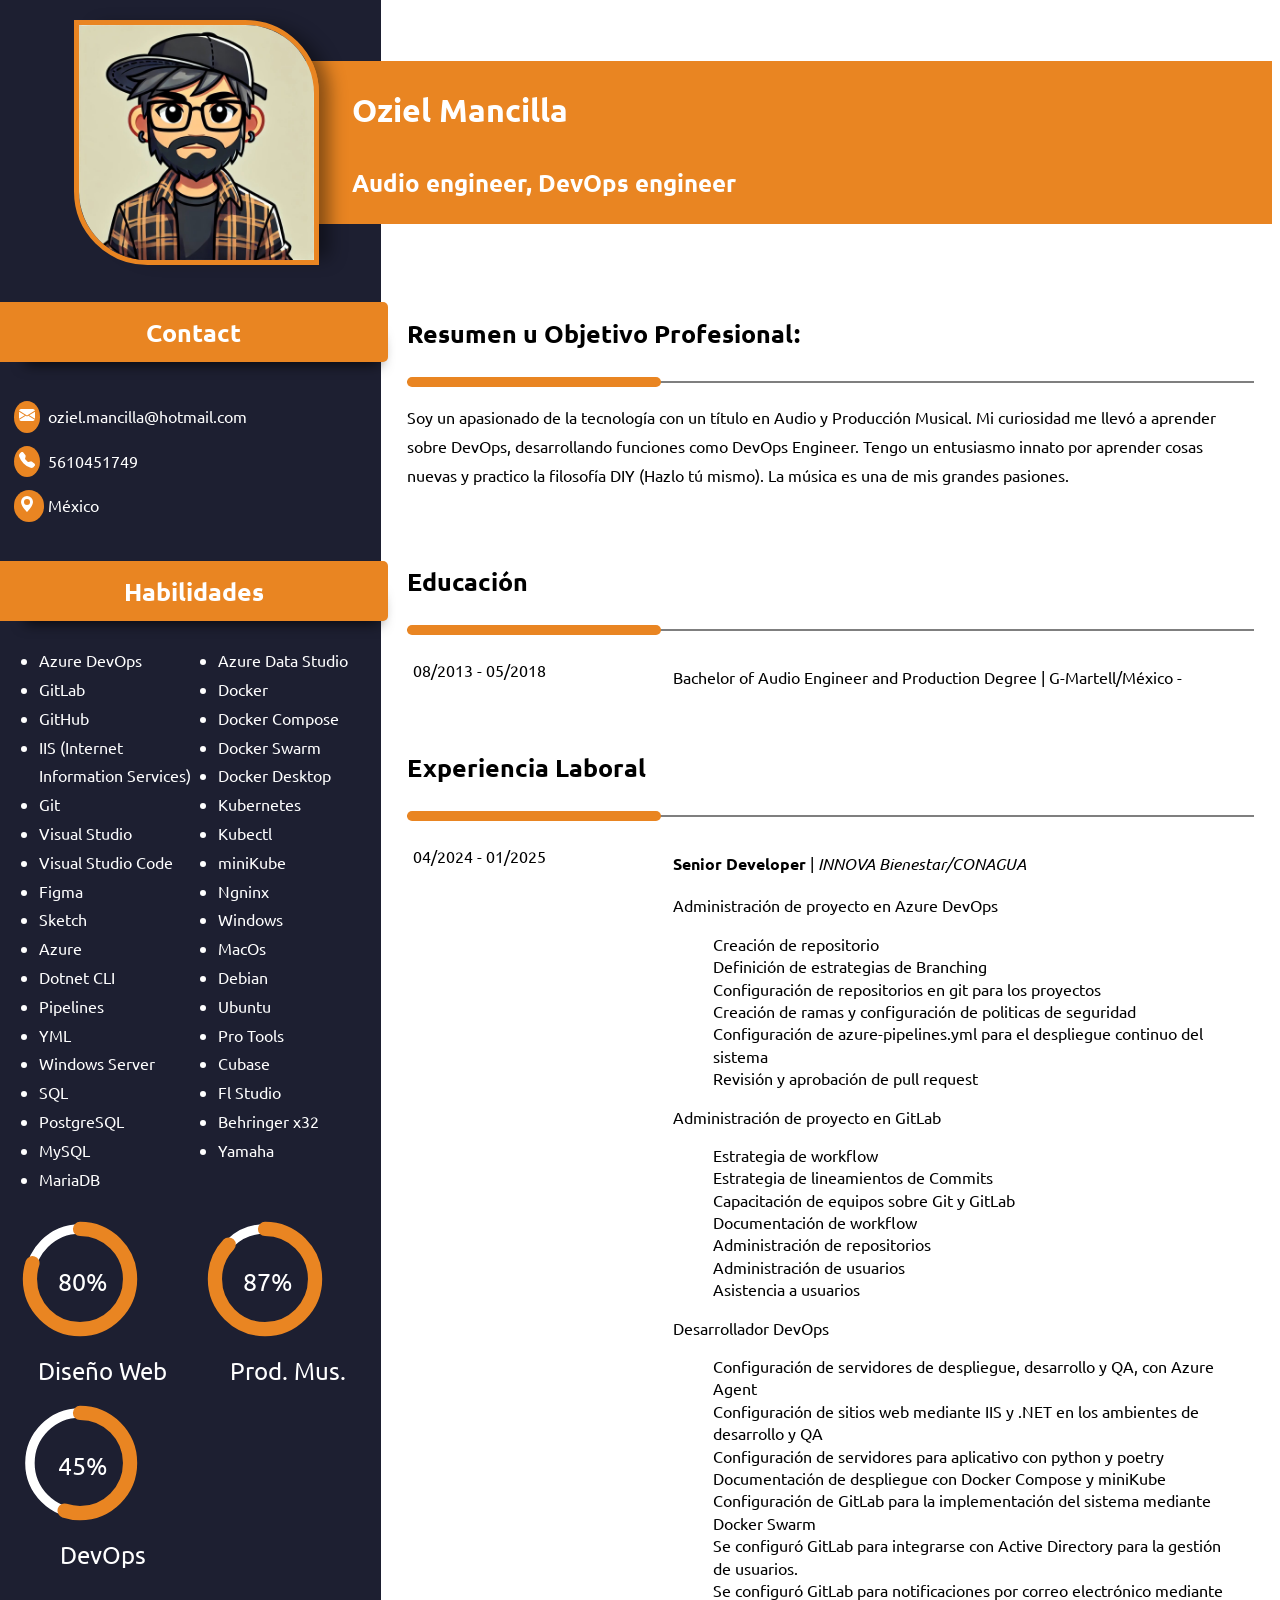
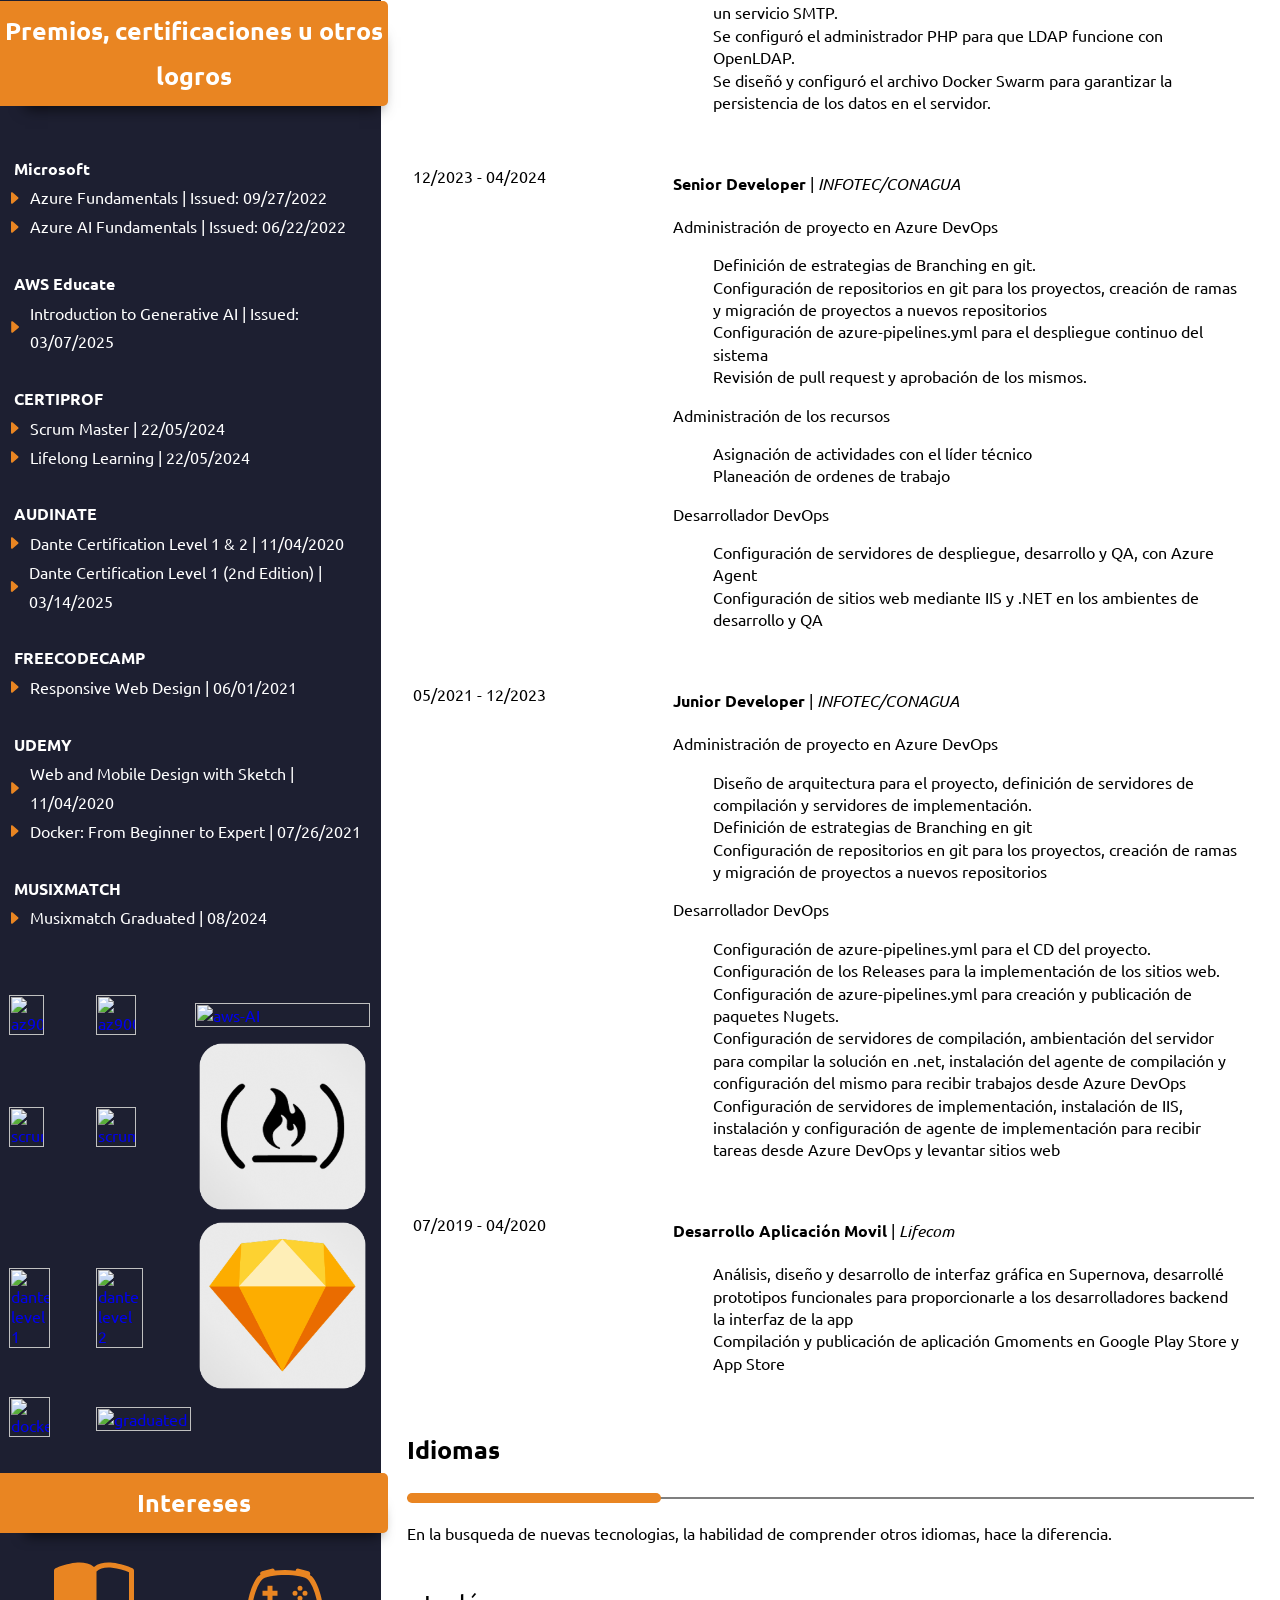
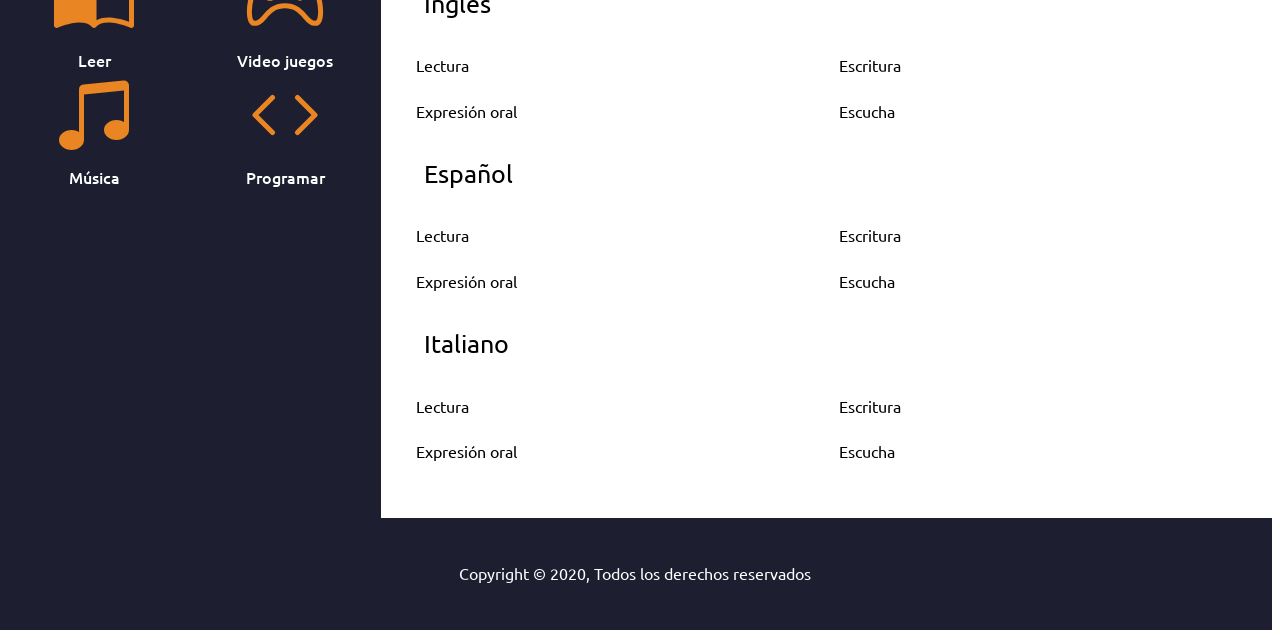
==== commit 4bf95a30: "se modifica para responsive, se agregan lang y se termina footer" ====
--- a/Views/index.html
+++ b/Views/index.html
@@ -12,6 +12,7 @@
         href="https://fonts.googleapis.com/css2?family=Ubuntu:ital,wght@0,300;0,400;0,500;0,700;1,300;1,400;1,500;1,700&display=swap"
         rel="stylesheet">
     <link rel="stylesheet" href="../css/style.css">
+    <script src="https://kit.fontawesome.com/e45449155c.js" crossorigin="anonymous"></script>
 </head>
 
 <header>
@@ -390,11 +391,6 @@
 
 
             </div>
-
-
-
-
-
         </div>
 
         <div class="exp-content">
@@ -414,7 +410,7 @@
                 </div>
                 <div class="exp-info exp-grid-item">
                     <p>
-                        <b>Senior Developer</b> <i>INNOVA Bienestar/CONAGUA </i>
+                        <b>Senior Developer</b> | <i>INNOVA Bienestar/CONAGUA </i>
                     </p>
                     <li>Administración de proyecto en Azure DevOps</li>
                     <ul>
@@ -453,71 +449,308 @@
                     </ul>
                 </div>
 
-
-            </div>
-
-
-            <br>
-            <li><b>Senior Developer</b> <i>INFOTEC/CONAGUA | 12/2023 - 04/2024</i></li>
-            <ul>
-                <h4>Administración de proyecto, liderazgo del equipo.</h4>
-                <Ul>
+                <div class="exp-date exp-grid-item">
+                    <p>
+                        12/2023 - 04/2024
+                    </p>
+                </div>
+                <div class="exp-info exp-grid-item">
+                    <p>
+                        <b>Senior Developer</b> | <i>INFOTEC/CONAGUA</i>
+                    </p>
+                    <li>Administración de proyecto en Azure DevOps</li>
+                    <ul>
+                        <li>Definición de estrategias de Branching en git.</li>
+                        Configuración de repositorios en git para los proyectos, creación de ramas y migración de
+                        proyectos a nuevos
+                        repositorios</li>
+                        <li>Configuración de azure-pipelines.yml para el despliegue continuo del sistema</li>
+                        <li>Revisión de pull request y aprobación de los mismos.</li>
+                        <li></li>
+                        <li></li>
+                        <li></li>
+                        <li></li>
+                        <li></li>
+                        <li></li>
+                        <li></li>
+                    </ul>
                     <li>Administración de los recursos</li>
-                    <li>Asignación de actividades con el líder técnico.</li>
-                    <li>Definición de estrategias de Branching en git.</li>
-                    <li>Configuración de repositorios en git para los proyectos, creación de ramas y migración de
+                    <ul>
+                        <li>Asignación de actividades con el líder técnico</li>
+                        <li>Planeación de ordenes de trabajo</li>
+                        <li></li>
+                        <li></li>
+                        <li></li>
+                        <li></li>
+                        <li></li>
+                    </ul>
+                
+                    <li>Desarrollador DevOps</li>
+                    <ul>
+                        <li>Configuración de servidores de despliegue, desarrollo y QA, con Azure Agent</li>
+                        <li>Configuración de sitios web mediante IIS y .NET en los ambientes de desarrollo y QA</li>
+                    </ul>
+                </div>
+
+                <div class="exp-date exp-grid-item">
+                    <p>
+                        05/2021 - 12/2023
+                    </p>
+                </div>
+                <div class="exp-info exp-grid-item">
+                    <p>
+                        <b>Junior Developer</b> | <i>INFOTEC/CONAGUA</i>
+                    </p>
+                    <li>Administración de proyecto en Azure DevOps</li>
+                    <ul>
+                        <li>Diseño de arquitectura para el proyecto, definición de servidores de compilación y servidores de
+                        implementación.</li>
+                        <li>Definición de estrategias de Branching en git</li>
+                        <li>Configuración de repositorios en git para los proyectos, creación de ramas y migración de
                         proyectos a nuevos
-                        repositorios.</li>
-                    <il>Configuración de azure-pipelines.yml para el CD del proyecto.</il>
-                    <il>Revisión de pull request y aprobación de los mismos.</il>
-                    <il>Ambientación de servidores de desarrollo y UAT</il>
-                    <il>Configuración de sitios web mediante IIS y .NET en los ambientes de desarrollo y UAT</il>
-                </Ul>
-            </ul>
-            <br>
-            <li><b>Junior Developer</b> <i>INFOTEC/CONAGUA | 05/2021 - 12/2023</i></li>
-            <ul>
-                <h4>Administración del proyecto en Azure DevOps, creación de repositorios, configuracion de .yml para
-                    CI/CD.</h4>
-                <Ul>
-                    <il>Diseño de arquitectura para el proyecto, definición de servidores de compilación y servidores de
-                        implementación.</il>
-                    <il>Configuración de servidores de compilación, ambientación del servidor para compilar la solución
+                        repositorios</li>
+                        <li></li>
+                        <li></li>
+                        <li></li>
+                        <li></li>
+                        <li></li>
+                        <li></li>
+                        <li></li>
+                    </ul>
+                                  
+                    <li>Desarrollador DevOps</li>
+                    <ul>
+                        <li>Configuración de azure-pipelines.yml para el CD del proyecto.</li>
+                        <li>Configuración de los Releases para la implementación de los sitios web.</li>
+                        <li>Configuración de azure-pipelines.yml para creación y publicación de paquetes Nugets.</li>
+                        <li>Configuración de servidores de compilación, ambientación del servidor para compilar la solución
                         en .net, instalación del
-                        agente de compilación y configuración del mismo para recibir trabajos desde Azure DevOps.</il>
-                    <il>Configuración de servidores de implementación, instalación de IIS, instalación y configuración
+                        agente de compilación y configuración del mismo para recibir trabajos desde Azure DevOps</li>
+                        <li>Configuración de servidores de implementación, instalación de IIS, instalación y configuración
                         de agente de
-                        implementación para recibir tareas desde Azure DevOps y levantar sitios web.</il>
-                    <il>Definición de estrategias de Branching en git.</il>
-                    <il>Configuración de repositorios en git para los proyectos, creación de ramas y migración de
-                        proyectos a nuevos
-                        repositorios.</il>
-                    <il>Configuración de azure-pipelines.yml para el CD del proyecto.</il>
-                    <il>Configuración de los Releases para la implementación de los sitios web.</il>
-                    <il>Configuración de azure-pipelines.yml para creación y publicación de paquetes Nugets.</il>
-                </Ul>
-            </ul>
-            <br>
-            <li><b>Desarrollo Aplicación Movil</b> <i>Lifecom | 07/2019 - 04/2020</i></li>
-            <ul>
-
-                <Ul>
-                    <il>Análisis, diseño y desarrollo de interfaz gráfica en Supernova, desarrollé prototipos
+                        implementación para recibir tareas desde Azure DevOps y levantar sitios web</li>
+                        <li></li>
+                        <li></li>
+                        <li></li>
+                        <li></li>
+                        <li></li>
+                    </ul>
+                </div>
+
+                <div class="exp-date exp-grid-item">
+                    <p>
+                        07/2019 - 04/2020
+                    </p>
+                </div>
+                <div class="exp-info exp-grid-item">
+                    <p>
+                        <b>Desarrollo Aplicación Movil</b> | <i>Lifecom</i>
+                    </p>
+                    
+                    <ul>
+                        <li>Análisis, diseño y desarrollo de interfaz gráfica en Supernova, desarrollé prototipos
                         funcionales para proporcionarle a
-                        los desarrolladores backend la interfaz de la app.</il>
-                    <il>Compilación y publicación de aplicación Gmoments en Google Play Store y App Store.</il>
-                </Ul>
-            </ul>
-
-            </ul>
-
-        </div>
-
-
-        <div>
-
-
-
+                        los desarrolladores backend la interfaz de la app</li>
+                        <li>Compilación y publicación de aplicación Gmoments en Google Play Store y App Store</li>
+                    </ul>
+                
+                    
+                </div>
+            </div>
+        </div>
+        <div class="lang-grid">
+            <h3>
+                Idiomas
+            </h3>
+            <div class="content-linear-grp">
+                <div class="content-linear-grp-back"></div>
+                <div class="content-linear-grp-grey"></div>
+            </div>
+            <div class="lang-text">
+                <p>
+                    En la busqueda de nuevas tecnologias, la habilidad de comprender otros idiomas, hace la diferencia.
+                </p>
+            </div>
+
+            <div class="lang">
+                <div class="lang-title">
+                    Inglés
+                </div>
+                <div class="lang-level">
+
+                    <div class="lang-skill">
+                        <div class="lang-skill-title">
+                            Lectura
+                        </div>
+                        <div class="lang-skill-rate">
+                            <i class="fa-solid fa-circle checked"></i>
+                            <i class="fa-solid fa-circle checked"></i>
+                            <i class="fa-solid fa-circle checked"></i>
+                            <i class="fa-solid fa-circle checked"></i>
+                            <i class="fa-solid fa-circle unchecked"></i>
+                        </div>
+                    </div>
+
+                    <div class="lang-skill">
+                        <div class="lang-skill-title">
+                            Escritura
+                        </div>
+                        <div class="lang-skill-rate">
+                            <i class="fa-solid fa-circle checked"></i>
+                            <i class="fa-solid fa-circle checked"></i>
+                            <i class="fa-solid fa-circle checked"></i>
+                            <i class="fa-solid fa-circle unchecked"></i>
+                            <i class="fa-solid fa-circle unchecked"></i>
+                        </div>
+                    </div>
+
+                    <div class="lang-skill">
+                        <div class="lang-skill-title">
+                            Expresión oral
+                        </div>
+                        <div class="lang-skill-rate">
+                            <i class="fa-solid fa-circle checked"></i>
+                            <i class="fa-solid fa-circle checked"></i>
+                            <i class="fa-solid fa-circle unchecked"></i>
+                            <i class="fa-solid fa-circle unchecked"></i>
+                            <i class="fa-solid fa-circle unchecked"></i>
+                        </div>
+                    </div>
+
+                    <div class="lang-skill">
+                        <div class="lang-skill-title">
+                            Escucha
+                        </div>
+                        <div class="lang-skill-rate">
+                            <i class="fa-solid fa-circle checked"></i>
+                            <i class="fa-solid fa-circle checked"></i>
+                            <i class="fa-solid fa-circle checked"></i>
+                            <i class="fa-solid fa-circle unchecked"></i>
+                            <i class="fa-solid fa-circle unchecked"></i>
+                        </div>
+                    </div>
+                    
+                </div>
+
+                <div class="lang-title">
+                    Español
+                </div>
+                <div class="lang-level">
+                
+                    <div class="lang-skill">
+                        <div class="lang-skill-title">
+                            Lectura
+                        </div>
+                        <div class="lang-skill-rate">
+                            <i class="fa-solid fa-circle checked"></i>
+                            <i class="fa-solid fa-circle checked"></i>
+                            <i class="fa-solid fa-circle checked"></i>
+                            <i class="fa-solid fa-circle checked"></i>
+                            <i class="fa-solid fa-circle checked"></i>
+                        </div>
+                    </div>
+                
+                    <div class="lang-skill">
+                        <div class="lang-skill-title">
+                            Escritura
+                        </div>
+                        <div class="lang-skill-rate">
+                            <i class="fa-solid fa-circle checked"></i>
+                            <i class="fa-solid fa-circle checked"></i>
+                            <i class="fa-solid fa-circle checked"></i>
+                            <i class="fa-solid fa-circle checked"></i>
+                            <i class="fa-solid fa-circle checked"></i>
+                        </div>
+                    </div>
+                
+                    <div class="lang-skill">
+                        <div class="lang-skill-title">
+                            Expresión oral
+                        </div>
+                        <div class="lang-skill-rate">
+                            <i class="fa-solid fa-circle checked"></i>
+                            <i class="fa-solid fa-circle checked"></i>
+                            <i class="fa-solid fa-circle checked"></i>
+                            <i class="fa-solid fa-circle checked"></i>
+                            <i class="fa-solid fa-circle checked"></i>
+                        </div>
+                    </div>
+                
+                    <div class="lang-skill">
+                        <div class="lang-skill-title">
+                            Escucha
+                        </div>
+                        <div class="lang-skill-rate">
+                            <i class="fa-solid fa-circle checked"></i>
+                            <i class="fa-solid fa-circle checked"></i>
+                            <i class="fa-solid fa-circle checked"></i>
+                            <i class="fa-solid fa-circle checked"></i>
+                            <i class="fa-solid fa-circle checked"></i>
+                        </div>
+                    </div>
+                
+                </div>
+                <div class="lang-title">
+                    Italiano
+                </div>
+                <div class="lang-level">
+                
+                    <div class="lang-skill">
+                        <div class="lang-skill-title">
+                            Lectura
+                        </div>
+                        <div class="lang-skill-rate">
+                            <i class="fa-solid fa-circle checked"></i>
+                            <i class="fa-solid fa-circle checked"></i>
+                            <i class="fa-solid fa-circle checked"></i>
+                            <i class="fa-solid fa-circle unchecked"></i>
+                            <i class="fa-solid fa-circle unchecked"></i>
+                        </div>
+                    </div>
+                
+                    <div class="lang-skill">
+                        <div class="lang-skill-title">
+                            Escritura
+                        </div>
+                        <div class="lang-skill-rate">
+                            <i class="fa-solid fa-circle checked"></i>
+                            <i class="fa-solid fa-circle unchecked"></i>
+                            <i class="fa-solid fa-circle unchecked"></i>
+                            <i class="fa-solid fa-circle unchecked"></i>
+                            <i class="fa-solid fa-circle unchecked"></i>
+                        </div>
+                    </div>
+                
+                    <div class="lang-skill">
+                        <div class="lang-skill-title">
+                            Expresión oral
+                        </div>
+                        <div class="lang-skill-rate">
+                            <i class="fa-solid fa-circle checked"></i>
+                            <i class="fa-solid fa-circle checked"></i>
+                            <i class="fa-solid fa-circle unchecked"></i>
+                            <i class="fa-solid fa-circle unchecked"></i>
+                            <i class="fa-solid fa-circle unchecked"></i>
+                        </div>
+                    </div>
+                
+                    <div class="lang-skill">
+                        <div class="lang-skill-title">
+                            Escucha
+                        </div>
+                        <div class="lang-skill-rate">
+                            <i class="fa-solid fa-circle checked"></i>
+                            <i class="fa-solid fa-circle checked"></i>
+                            <i class="fa-solid fa-circle unchecked"></i>
+                            <i class="fa-solid fa-circle unchecked"></i>
+                            <i class="fa-solid fa-circle unchecked"></i>
+                        </div>
+                    </div>
+                
+                </div>
+            </div>
+            
+            
         </div>
     </div>
 </body>
@@ -527,13 +760,16 @@
 
 
 
-
-
+<div class="foo-grid">
 <footer>
-    <p>
-        Copyright © 2020, Todos los derechos reservados
-    </p>
-    <a href="#">Pasatiempos</a>
-    <a href="#">Detalles de Contacto</a>
+    <div class="foo-copy">
+        <p>
+            Copyright © 2020, Todos los derechos reservados
+        </p>
+    </div>
+    
 </footer>
+</div>
+
+
 </html>
--- a/css/style.css
+++ b/css/style.css
@@ -1,6 +1,7 @@
 body {
     font-family: "Ubuntu";
         margin-left: -0.1%;
+        line-height: 1.8;
 }
 p {
     line-height: 1.8;
@@ -212,7 +213,7 @@
 .edu-grid{
     display: grid;
     grid-template-columns: 30% 70%;
-    align-items: center;
+    align-self: start;
 }
 
 .edu-grid-item {
@@ -222,7 +223,7 @@
 .exp-grid {
     display: grid;
     grid-template-columns: 30% 70%;
-    align-items: center;
+    align-self: start;
     line-height: 1.4;
 }
 
@@ -235,13 +236,62 @@
 }
 
 .exp-info {
-    align-self: center;
+    align-self: start;
+
 }
 
 .exp-date {
-    align-self: center;
-}
-
+    align-self: start;
+
+
+}
+.foo-grid {
+    display: grid;
+    grid-template-columns: 100%;
+    background-color: #1D1F31;
+    justify-items: center;
+    align-items: center;
+    padding: 2%;
+          
+}
+
+.foo-copy {
+    color: #fff;
+
+    
+}
+
+.foo-menu{
+    display: grid;
+    grid-template-columns: 50% 50%;
+}
+.lang {
+    padding-bottom: 3%;
+}
+.lang-title{
+    font-size: 25px;
+    padding: 2%;
+    
+}
+.lang-level {
+    display: grid;
+        grid-template-columns: 50% 50%;
+}
+.lang-skill {
+    padding: 2%;
+    width: 50%;
+    display: grid;
+    grid-template-columns: 50% 50%;
+    
+}
+
+.checked {
+    color: #E98522;
+}
+
+.unchecked {
+    color: #DDDDDD;
+}
 
 @media screen and (max-width: 1594px) {
     .side-percent {
@@ -276,6 +326,10 @@
 
 
     }
+    .lang-level {
+
+        grid-template-columns: 100%;
+}
 }
 
 @media screen and (max-width: 892px) {
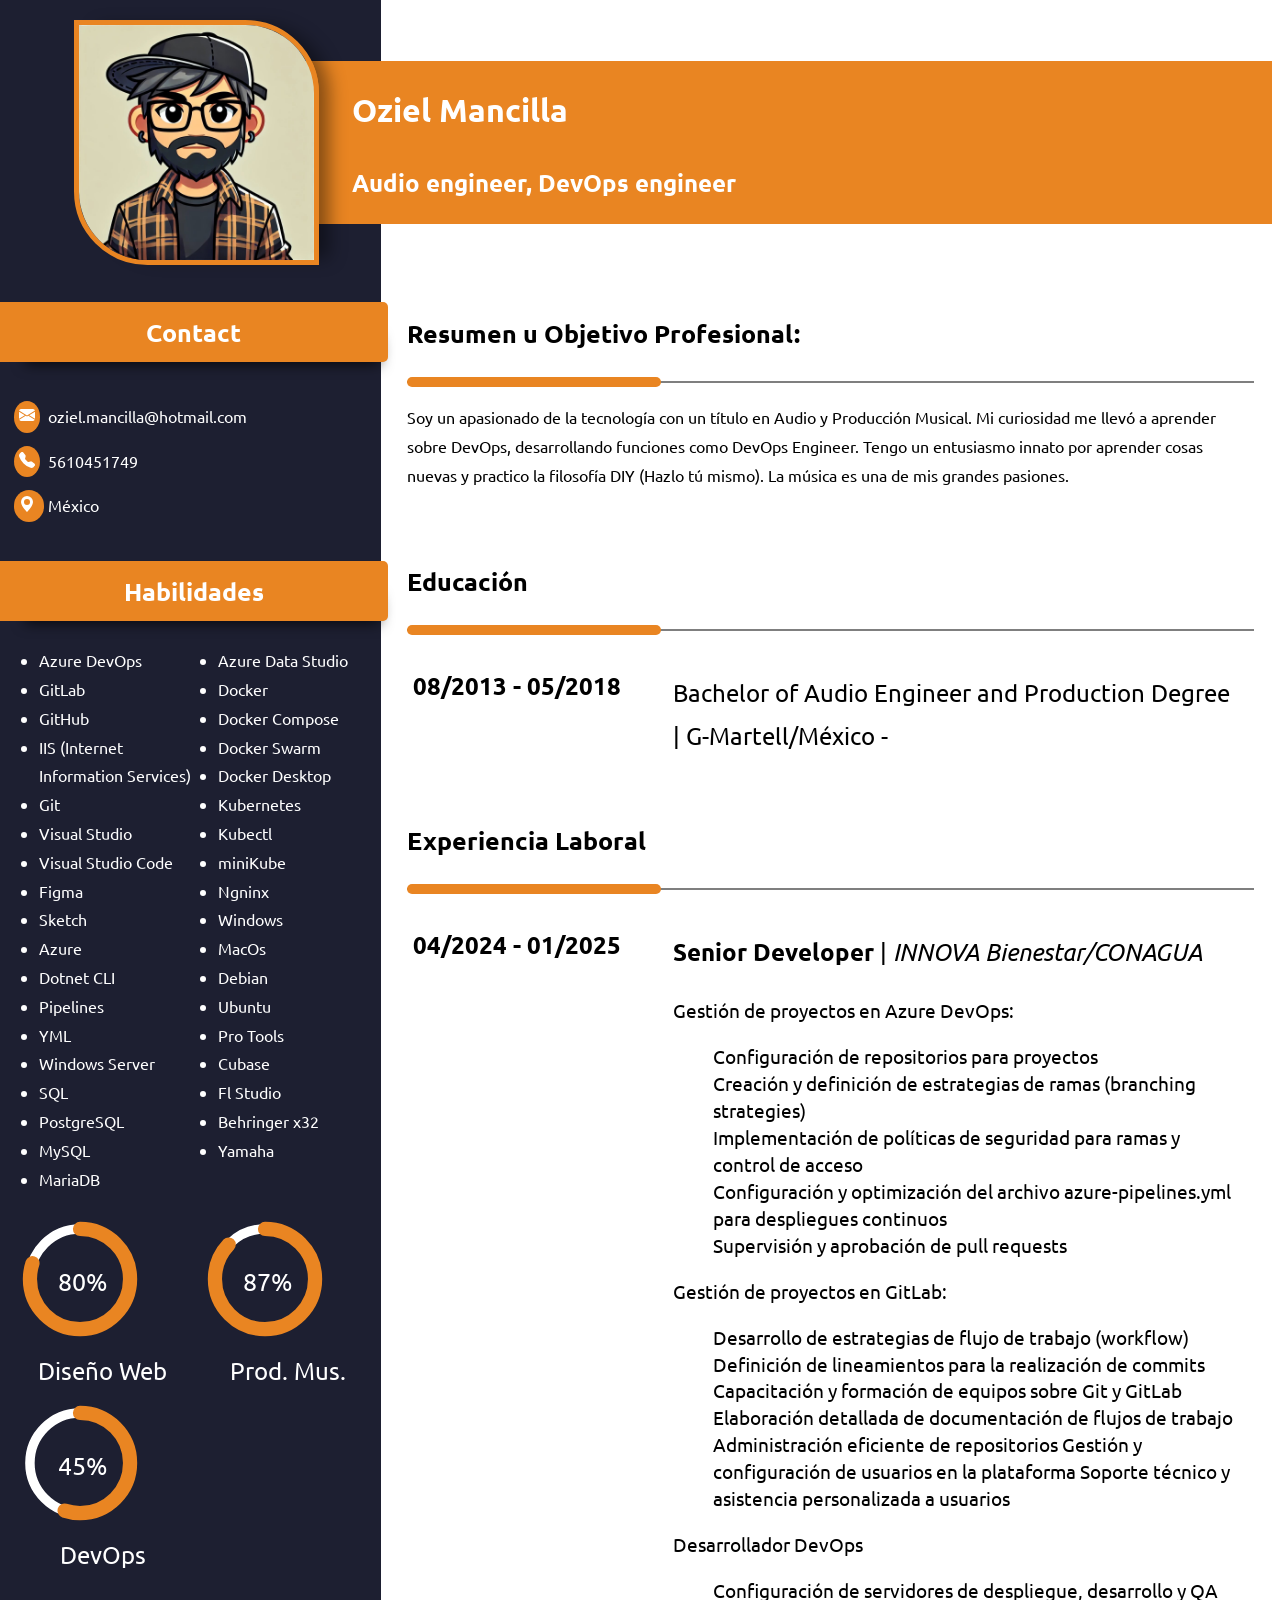
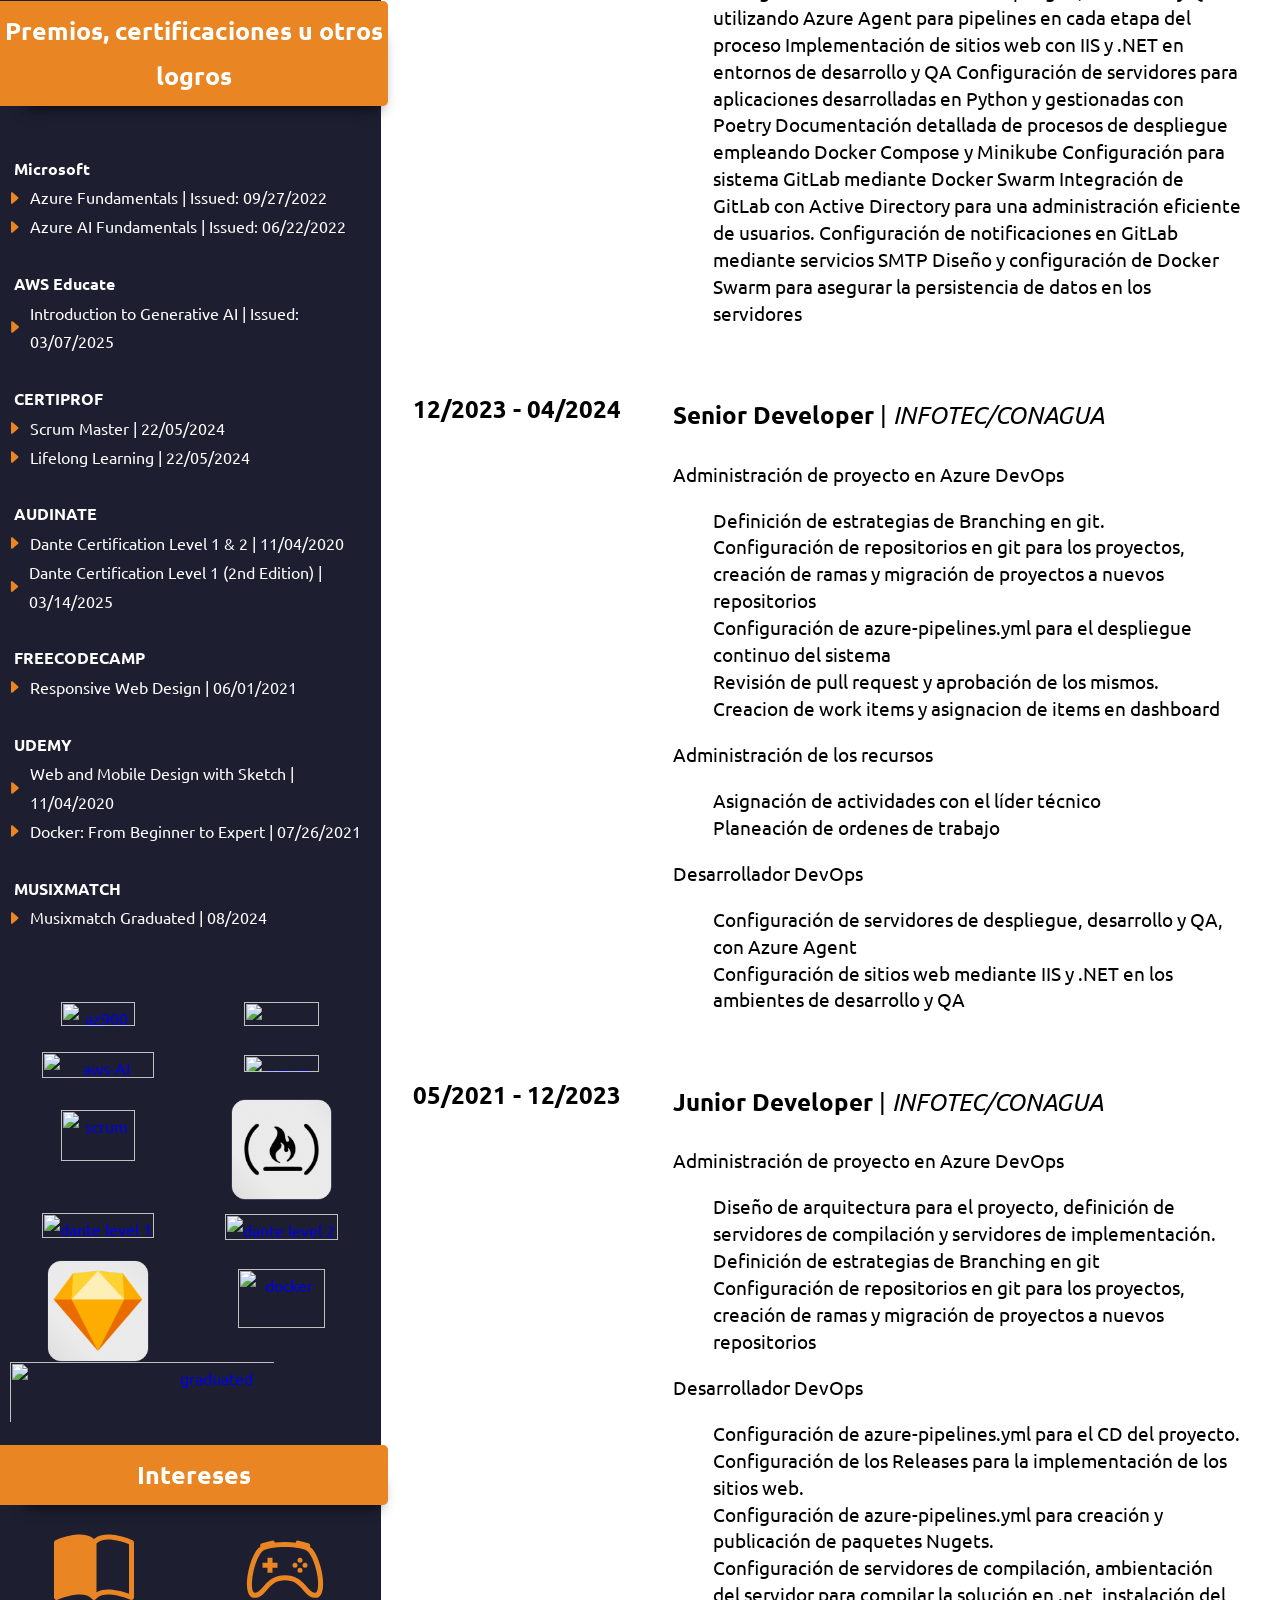
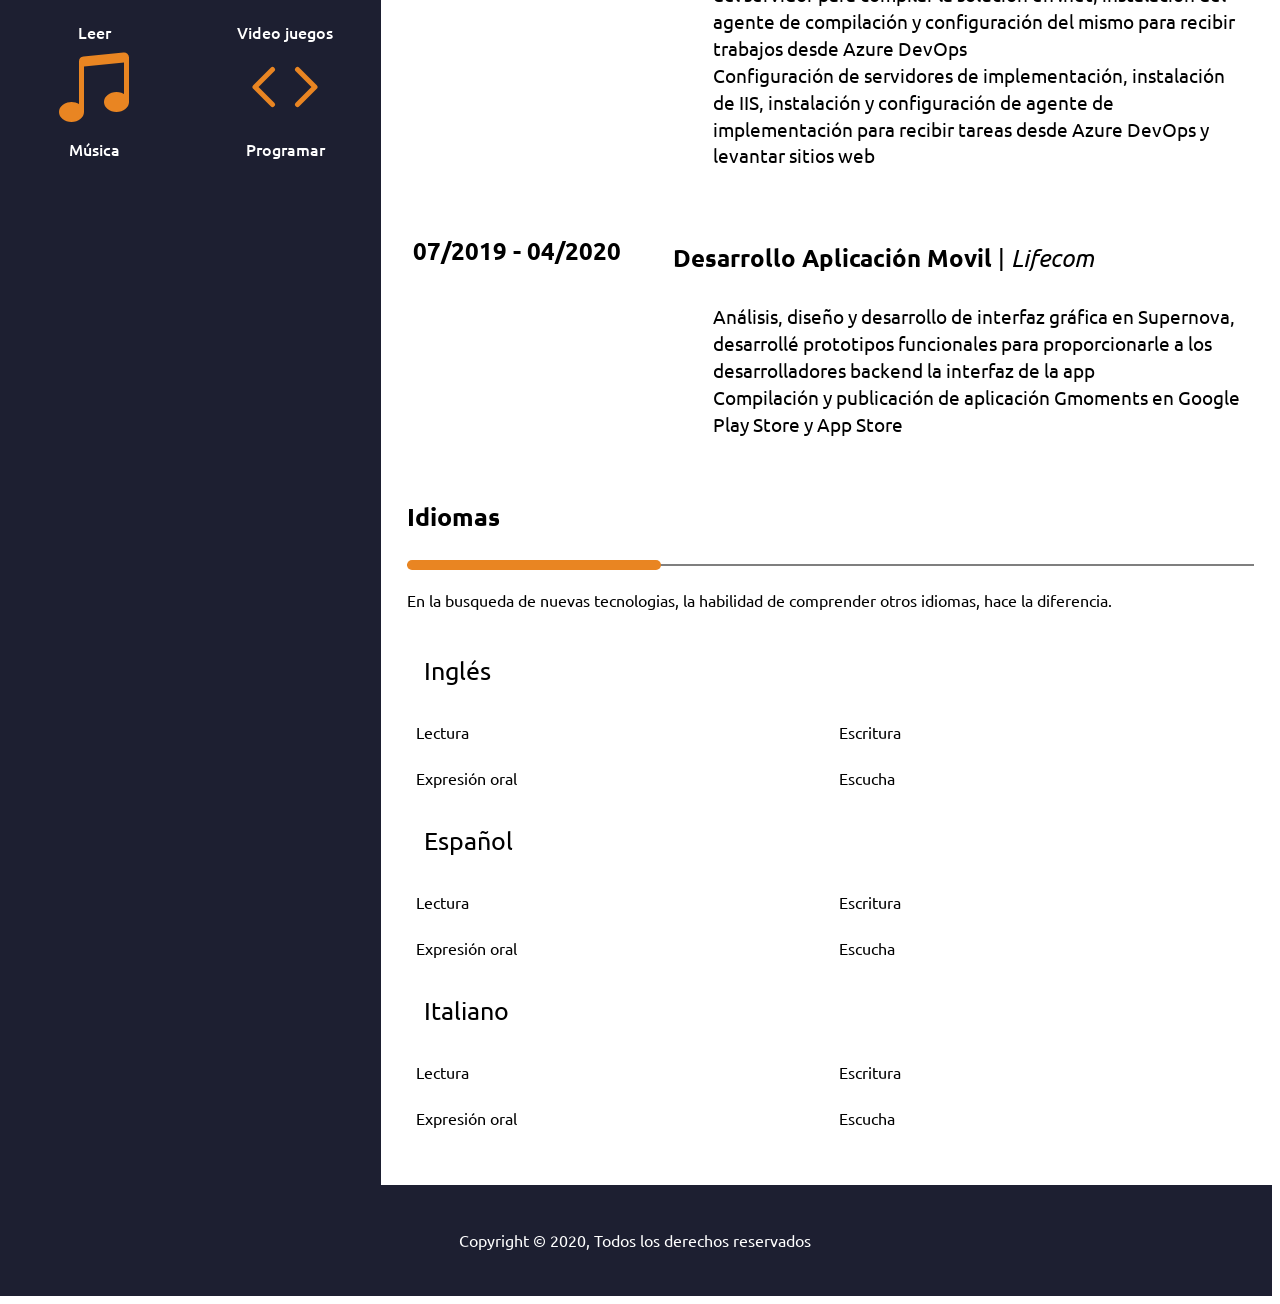
==== commit f3242a0d: "finish?" ====
--- a/Views/index.html
+++ b/Views/index.html
@@ -198,98 +198,83 @@
 
         </div>
         <div class="sidebar-cert-img">
-            <table>
-                <tr>
-                    <td>
-                        <a class="sidebar-cert-img-anim"
-                            href="https://www.credly.com/badges/b20595d0-7921-45e9-a0e3-3178fc25b171"
-                            target="_blank"><img
-                                src="https://images.credly.com/size/340x340/images/be8fcaeb-c769-4858-b567-ffaaa73ce8cf/image.png"
-                                alt="az900" width="65%"></a>
-                    </td>
-                    <td>
-                        <a class="sidebar-cert-img-anim"
-                            href="https://www.credly.com/badges/2044b80a-5579-45ce-8754-31bee98f99fe" target="_blank">
-                            <img src="https://images.credly.com/size/340x340/images/4136ced8-75d5-4afb-8677-40b6236e2672/azure-ai-fundamentals-600x600.png"
-                                alt="az900AI" width="65%">
-                        </a>
-                    </td>
-                    <td>
-                        <a class="sidebar-cert-img-anim"
-                            href="https://www.credly.com/badges/2ec265ca-c8b1-48e7-881f-a1800f4a9a03" target="_blank">
-                            <img src="https://images.credly.com/size/340x340/images/4b68a030-53d0-414b-be57-b1837bc3b3e6/image.png"
-                                alt="aws-AI" width="100%">
-                        </a>
-                    </td>
-                </tr>
-                <tr>
-                    <td>
-                        <a class="sidebar-cert-img-anim"
-                            href="https://www.credly.com/badges/990d8ced-f6be-41e7-bbae-8fc371642503" target="_blank">
-                            <img src="https://images.credly.com/size/340x340/images/916bde6c-7eb3-40da-b698-993bdc8231f5/image.png"
-                                alt="scrum" width="65%">
-                        </a>
-                    </td>
-                    <td>
-                        <a class="sidebar-cert-img-anim"
-                            href="https://www.credly.com/badges/261480b3-cc44-4f9b-b5f2-31a40b3df636" target="_blank">
-                            <img src="https://images.credly.com/size/340x340/images/21e16d4d-d2df-46e6-9098-526caab49e63/blob"
-                                alt="scrum" width="65%">
-                        </a>
-                    </td>
-                    <td>
-                        <a class="sidebar-cert-img-anim"
-                            href="https://drive.google.com/file/d/11XU5VTWnngmuZ5LlSeu_upqZIba34Kza/view?usp=sharing"
-                            target="_blank">
-                            <img src="../media/free-code-camp-logo 1.png" alt="free-code-camp-logo" width="100%">
-                        </a>
-                    </td>
-                </tr>
-                <tr>
-                    <td>
-                        <a class="sidebar-cert-img-anim"
-                            href="https://drive.google.com/file/d/18HEz7uqaWp02eQiZcL5CEq1FpxcwskHu/view?usp=sharing"
-                            target="_blank">
-                            <img src="https://www.getdante.com/wp-content/uploads/2024/02/cert-1-seal-668x700.png"
-                                alt="dante level 1" width="70%" style="margin-bottom: -5%;">
-                        </a>
-                    </td>
-                    <td>
-                        <a class="sidebar-cert-img-anim"
-                            href="https://drive.google.com/file/d/13u3jJexUilr2REetXeEk2fjQdpQe6pBA/view?usp=sharing"
-                            target="_blank">
-                            <img src="https://go.audinate.com/hubfs/Certified_Dante_Training_Level_2.png"
-                                alt="dante level 2" width="70%" style="margin-bottom: -5%;">
-                        </a>
-                    </td>
-                    <td>
-                        <a class="sidebar-cert-img-anim"
-                            href="https://www.udemy.com/certificate/UC-db21400c-f3a6-4c1b-8015-9586ae7275aa/"
-                            target="_blank">
-                            <img src="../media/sketch.png" alt="sketch" width="100%">
-                        </a>
-                    </td>
-                </tr>
-                <tr>
-                    <td>
-                        <a class="sidebar-cert-img-anim"
-                            href="https://www.udemy.com/certificate/UC-d4079fbf-132b-4cea-a667-ddd9c4b31a51/"
-                            target="_blank">
-                            <img src="https://cdn4.iconfinder.com/data/icons/logos-and-brands/512/97_Docker_logo_logos-512.png"
-                                alt="docker" width="70%" style="margin-bottom: 0%; ">
-                        </a>
-                    </td>
-                    <td>
-                        <a class="sidebar-cert-img-anim"
-                            href="https://drive.google.com/file/d/1ZK9yhYf_phyzQuf4hwD2ofZJxAl49In9/view?usp=sharing"
-                            target="_blank">
-                            <img src="https://cdn.prod.website-files.com/64c7c7ec81e7c205291f3400/669537d5e5e0ff78d7d33b76_mxm-pro-logo.png"
-                                alt="graduated" width="100%" style="margin-bottom: -5%; ">
-                        </a>
-                    </td>
-
-                </tr>
-            </table>
+            <div class="sid-cert-grid">
+                <div class="sid-cert-grid-img">
+                    <a class="sidebar-cert-img-anim" href="https://www.credly.com/badges/b20595d0-7921-45e9-a0e3-3178fc25b171"
+                        target="_blank"><img
+                            src="https://images.credly.com/size/340x340/images/be8fcaeb-c769-4858-b567-ffaaa73ce8cf/image.png" alt="az900"
+                            width="65%"></a>
+                </div>
+                <div class="sid-cert-grid-img">
+                    <a class="sidebar-cert-img-anim" href="https://www.credly.com/badges/2044b80a-5579-45ce-8754-31bee98f99fe"
+                        target="_blank">
+                        <img src="https://images.credly.com/size/340x340/images/4136ced8-75d5-4afb-8677-40b6236e2672/azure-ai-fundamentals-600x600.png"
+                            alt="az900AI" width="65%">
+                    </a>
+                </div>
+                <div class="sid-cert-grid-img">
+                    <a class="sidebar-cert-img-anim" href="https://www.credly.com/badges/2ec265ca-c8b1-48e7-881f-a1800f4a9a03"
+                        target="_blank">
+                        <img src="https://images.credly.com/size/340x340/images/4b68a030-53d0-414b-be57-b1837bc3b3e6/image.png" alt="aws-AI"
+                            width="80%" style="margin: -7%;">
+                    </a>
+                </div>
+                <div class="sid-cert-grid-img">
+                    <a class="sidebar-cert-img-anim" href="https://www.credly.com/badges/990d8ced-f6be-41e7-bbae-8fc371642503"
+                        target="_blank">
+                        <img src="https://images.credly.com/size/340x340/images/916bde6c-7eb3-40da-b698-993bdc8231f5/image.png" alt="scrum"
+                            width="65%">
+                    </a>
+                </div>
+                <div class="sid-cert-grid-img">
+                    <a class="sidebar-cert-img-anim" href="https://www.credly.com/badges/261480b3-cc44-4f9b-b5f2-31a40b3df636"
+                        target="_blank">
+                        <img src="https://images.credly.com/size/340x340/images/21e16d4d-d2df-46e6-9098-526caab49e63/blob" alt="scrum"
+                            width="65%">
+                    </a>
+                </div>
+                <div class="sid-cert-grid-img">
+                    <a class="sidebar-cert-img-anim"
+                        href="https://drive.google.com/file/d/11XU5VTWnngmuZ5LlSeu_upqZIba34Kza/view?usp=sharing" target="_blank">
+                        <img src="../media/free-code-camp-logo 1.png" alt="free-code-camp-logo" width="60%" style="margin: 2.5%;">
+                    </a>
+                </div>
+                <div class="sid-cert-grid-img">
+                    <a class="sidebar-cert-img-anim"
+                        href="https://drive.google.com/file/d/18HEz7uqaWp02eQiZcL5CEq1FpxcwskHu/view?usp=sharing" target="_blank">
+                        <img src="https://www.getdante.com/wp-content/uploads/2024/02/cert-1-seal-668x700.png" alt="dante level 1"
+                            width="80%" style="margin: -10%;">
+                    </a>
+                </div>
+                <div class="sid-cert-grid-img">
+                    <a class="sidebar-cert-img-anim"
+                        href="https://drive.google.com/file/d/13u3jJexUilr2REetXeEk2fjQdpQe6pBA/view?usp=sharing" target="_blank">
+                        <img src="https://go.audinate.com/hubfs/Certified_Dante_Training_Level_2.png" alt="dante level 2" width="80%"
+                            >
+                    </a>
+                </div>
+                <div class="sid-cert-grid-img">
+                    <a class="sidebar-cert-img-anim" href="https://www.udemy.com/certificate/UC-db21400c-f3a6-4c1b-8015-9586ae7275aa/"
+                        target="_blank">
+                        <img src="../media/sketch.png" alt="sketch" width="60%" style="margin: 2.5%;">
+                    </a>
+                </div>
+                <div class="sid-cert-grid-img">
+                    <a class="sidebar-cert-img-anim" href="https://www.udemy.com/certificate/UC-d4079fbf-132b-4cea-a667-ddd9c4b31a51/"
+                        target="_blank">
+                        <img src="https://cdn4.iconfinder.com/data/icons/logos-and-brands/512/97_Docker_logo_logos-512.png" alt="docker"
+                            width="70%" >
+                    </a>
+                </div>
+                <div class="sid-cert-grid-img">
+                    <a class="sidebar-cert-img-anim"
+                        href="https://drive.google.com/file/d/1ZK9yhYf_phyzQuf4hwD2ofZJxAl49In9/view?usp=sharing" target="_blank">
+                        <img src="https://cdn.prod.website-files.com/64c7c7ec81e7c205291f3400/669537d5e5e0ff78d7d33b76_mxm-pro-logo.png"
+                            alt="graduated" width="150%" >
+                    </a>
+                </div>
+            </div>
+            
         </div>
 
 
@@ -412,40 +397,36 @@
                     <p>
                         <b>Senior Developer</b> | <i>INNOVA Bienestar/CONAGUA </i>
                     </p>
-                    <li>Administración de proyecto en Azure DevOps</li>
-                    <ul>
-                        <li>Creación de repositorio</li>
-                        <li>Definición de estrategias de Branching</li>
-                        <li>Configuración de repositorios en git para los proyectos</li>
-                        <li>Creación de ramas y configuración de politicas de seguridad</li>
-                        <li>Configuración de azure-pipelines.yml para el despliegue continuo del sistema</li>
-                        <li>Revisión y aprobación de pull request</li>
-                    </ul>
-                    <li>Administración de proyecto en GitLab</li>
-                    <ul>
-                        <li>Estrategia de workflow</li>
-                        <li>Estrategia de lineamientos de Commits</li>
-                        <li>Capacitación de equipos sobre Git y GitLab</li>
-                        <li>Documentación de workflow</li>
-                        <li>Administración de repositorios</li>
-                        <li>Administración de usuarios</li>
-                        <li>Asistencia a usuarios</li>
+                    <li>Gestión de proyectos en Azure DevOps:</li>
+                    <ul>
+                        <li>Configuración de repositorios para proyectos</li>
+                        <li>Creación y definición de estrategias de ramas (branching strategies)</li>
+                        <li>Implementación de políticas de seguridad para ramas y control de acceso</li>
+                        <li>Configuración y optimización del archivo azure-pipelines.yml para despliegues continuos</li>
+                        <li>Supervisión y aprobación de pull requests</li>
+                    </ul>
+                    <li>Gestión de proyectos en GitLab:</li>
+                    <ul>
+                        <il>Desarrollo de estrategias de flujo de trabajo (workflow)</il>
+                        <il>Definición de lineamientos para la realización de commits</il>
+                        <il>Capacitación y formación de equipos sobre Git y GitLab</il>
+                        <il>Elaboración detallada de documentación de flujos de trabajo</il>
+                        <il>Administración eficiente de repositorios</il>
+                        <il>Gestión y configuración de usuarios en la plataforma</il>
+                        <il>Soporte técnico y asistencia personalizada a usuarios</il>
                     </ul>
 
                     <li>Desarrollador DevOps</li>
                     <ul>
-                        <li>Configuración de servidores de despliegue, desarrollo y QA, con Azure Agent</li>
-                        <li>Configuración de sitios web mediante IIS y .NET en los ambientes de desarrollo y QA</li>
-                        <li>Configuración de servidores para aplicativo con python y poetry</li>
-                        <li>Documentación de despliegue con Docker Compose y miniKube</li>
-                        <li>Configuración de GitLab para la implementación del sistema mediante Docker Swarm</li>
-                        <li>Se configuró GitLab para integrarse con Active Directory para la gestión de usuarios.</li>
-                        <li>Se configuró GitLab para notificaciones por correo electrónico mediante un servicio SMTP.
-                        </li>
-                        <li>Se configuró el administrador PHP para que LDAP funcione con OpenLDAP.</li>
-                        <li>Se diseñó y configuró el archivo Docker Swarm para garantizar la persistencia de los datos
-                            en el servidor.</li>
-                        <li></li>
+                        <il>Configuración de servidores de despliegue, desarrollo y QA utilizando Azure Agent para pipelines en cada etapa del
+                        proceso</il>
+                        <il>Implementación de sitios web con IIS y .NET en entornos de desarrollo y QA</il>
+                        <il>Configuración de servidores para aplicaciones desarrolladas en Python y gestionadas con Poetry</il>
+                        <il>Documentación detallada de procesos de despliegue empleando Docker Compose y Minikube</il>
+                        <il>Configuración para sistema GitLab mediante Docker Swarm</il>
+                        <il>Integración de GitLab con Active Directory para una administración eficiente de usuarios.</il>
+                        <il>Configuración de notificaciones en GitLab mediante servicios SMTP</il>
+                        <il>Diseño y configuración de Docker Swarm para asegurar la persistencia de datos en los servidores</il>
                     </ul>
                 </div>
 
@@ -466,7 +447,7 @@
                         repositorios</li>
                         <li>Configuración de azure-pipelines.yml para el despliegue continuo del sistema</li>
                         <li>Revisión de pull request y aprobación de los mismos.</li>
-                        <li></li>
+                        <li>Creacion de work items y asignacion de items en dashboard</li>
                         <li></li>
                         <li></li>
                         <li></li>
--- a/css/style.css
+++ b/css/style.css
@@ -3,6 +3,7 @@
         margin-left: -0.1%;
         line-height: 1.8;
 }
+
 p {
     line-height: 1.8;
 }
@@ -150,6 +151,19 @@
     
 }
 
+.sid-cert-grid {
+    display: grid;
+    grid-template-columns: 33% 33% 33%;
+}
+
+.sid-cert-grid-img {
+    text-align: center;
+    align-self: center;
+    padding: 2%;
+
+}
+
+
 .sidebar-cert-img {
     padding: 2%;
     
@@ -210,6 +224,10 @@
     border-radius: 5px;
 }
 
+.edu-date {
+    font-weight: 700;
+    font-size: 24px;
+}
 .edu-grid{
     display: grid;
     grid-template-columns: 30% 70%;
@@ -220,6 +238,13 @@
     padding: 2%;
 }
 
+.edu-info {
+    font-size: larger;
+}
+.edu-info p {
+    align-self: start;
+    font-size: 24px;
+}
 .exp-grid {
     display: grid;
     grid-template-columns: 30% 70%;
@@ -237,11 +262,20 @@
 
 .exp-info {
     align-self: start;
-
-}
+    font-size: larger;
+    
+}
+
+.exp-info p{
+    align-self: start;
+    font-size: 24px;
+}
+
 
 .exp-date {
     align-self: start;
+    font-weight: 700;
+    font-size: 24px;
 
 
 }
@@ -308,6 +342,10 @@
         grid-template-columns: 50% 50% !important;
 
 
+    }
+    .sid-cert-grid {
+
+    grid-template-columns: 50% 50%;
     }
 }
 
@@ -330,6 +368,35 @@
 
         grid-template-columns: 100%;
 }
+.edu-info p {
+    font-size: 20px;
+}
+
+.exp-info p {
+    font-size: 20px;
+}
+
+.edu-info {
+    font-size: 20px;
+}
+
+.exp-info {
+    font-size: 20px;
+}
+
+.exp-date {
+    font-weight: 500;
+    font-size: 20px;
+}
+
+.edu-date {
+    font-weight: 500;
+    font-size: 20px;
+}
+    .sid-cert-grid {
+
+    grid-template-columns: 50% 50%;
+    }
 }
 
 @media screen and (max-width: 892px) {
@@ -353,7 +420,30 @@
     }
     .sidebar-intereses {
         grid-template-columns: 100% !important;
-
-
+    }
+    .edu-info p {
+    font-size: 18px;
+    }
+    .exp-info p {
+    font-size: 18px;
+    }
+        .edu-info {
+            font-size: 18px;
+        }
+    
+        .exp-info  {
+            font-size: 18px;
+        }
+    .exp-date {
+        font-weight: 500;
+    font-size: 18px;
+    }
+    .edu-date {
+        font-weight: 500;
+    font-size: 18px;
+    }
+    .sid-cert-grid {
+
+    grid-template-columns: 100%;
     }
 }
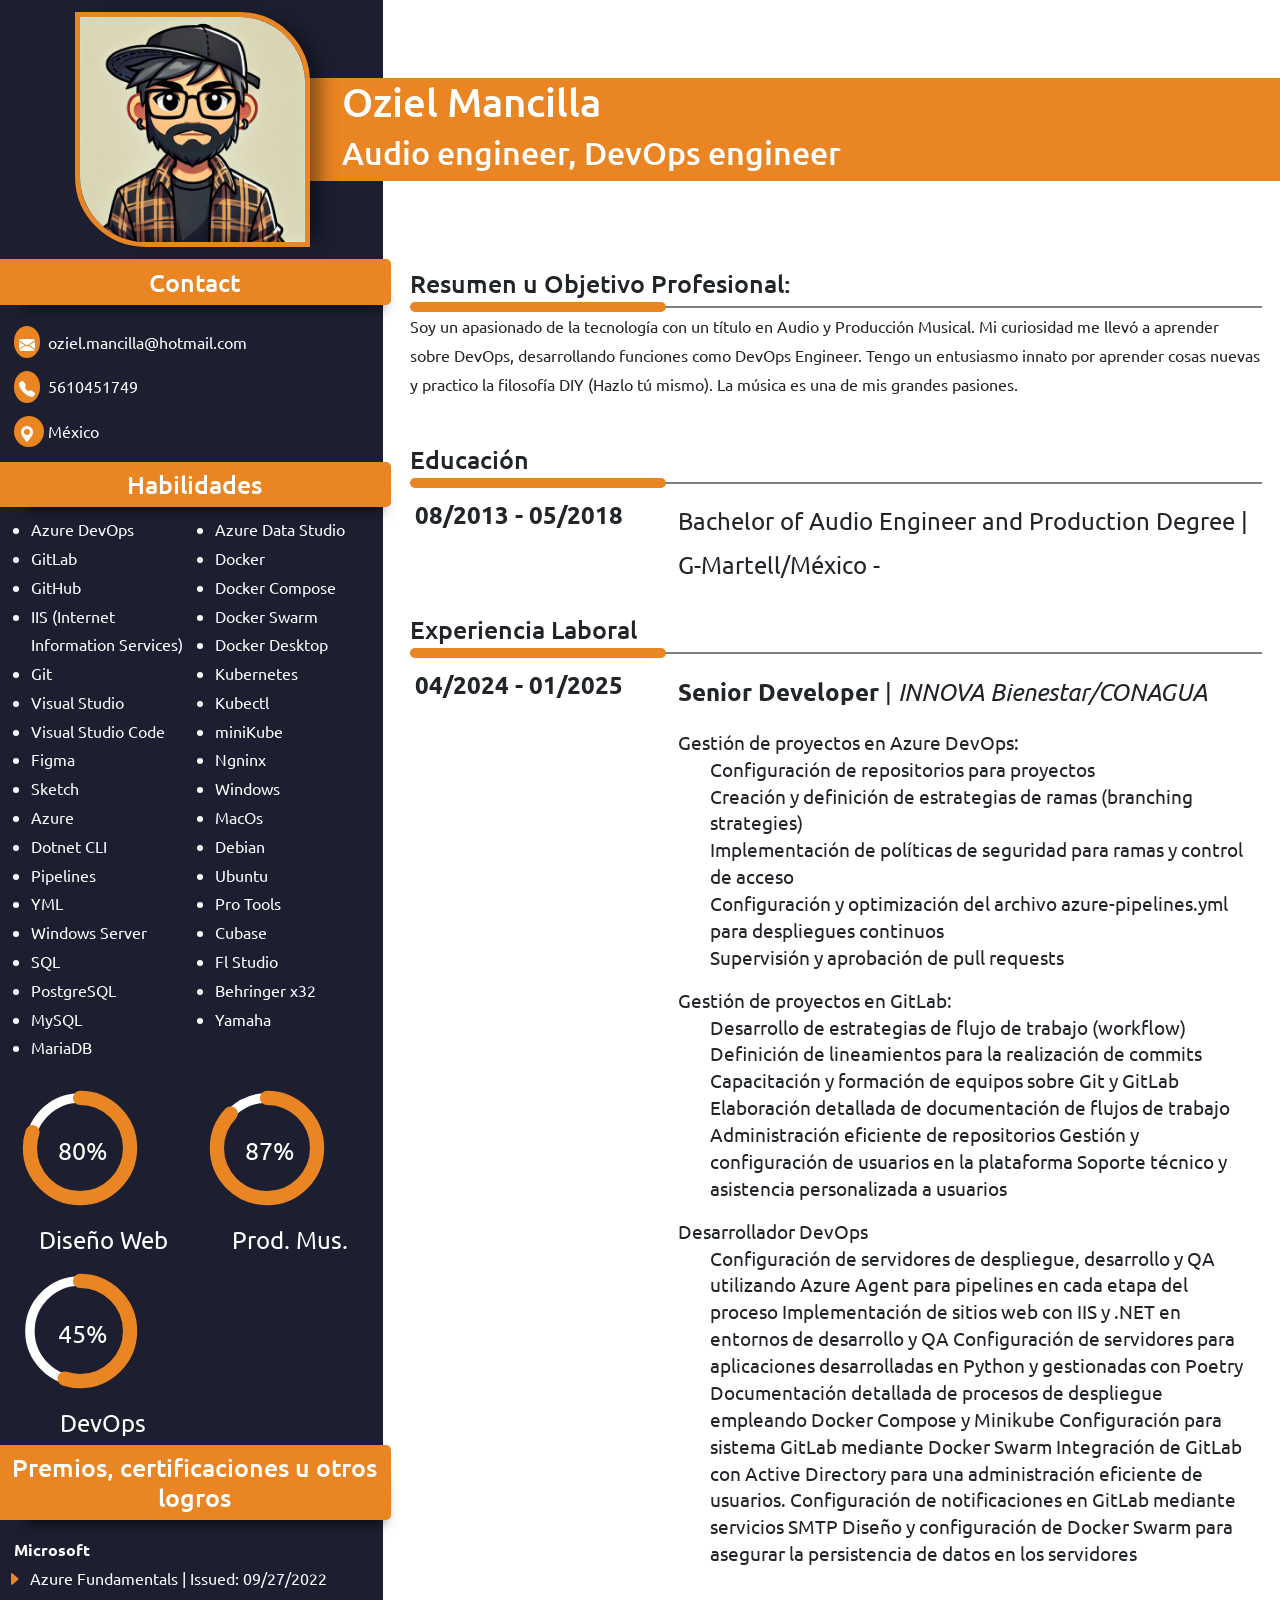
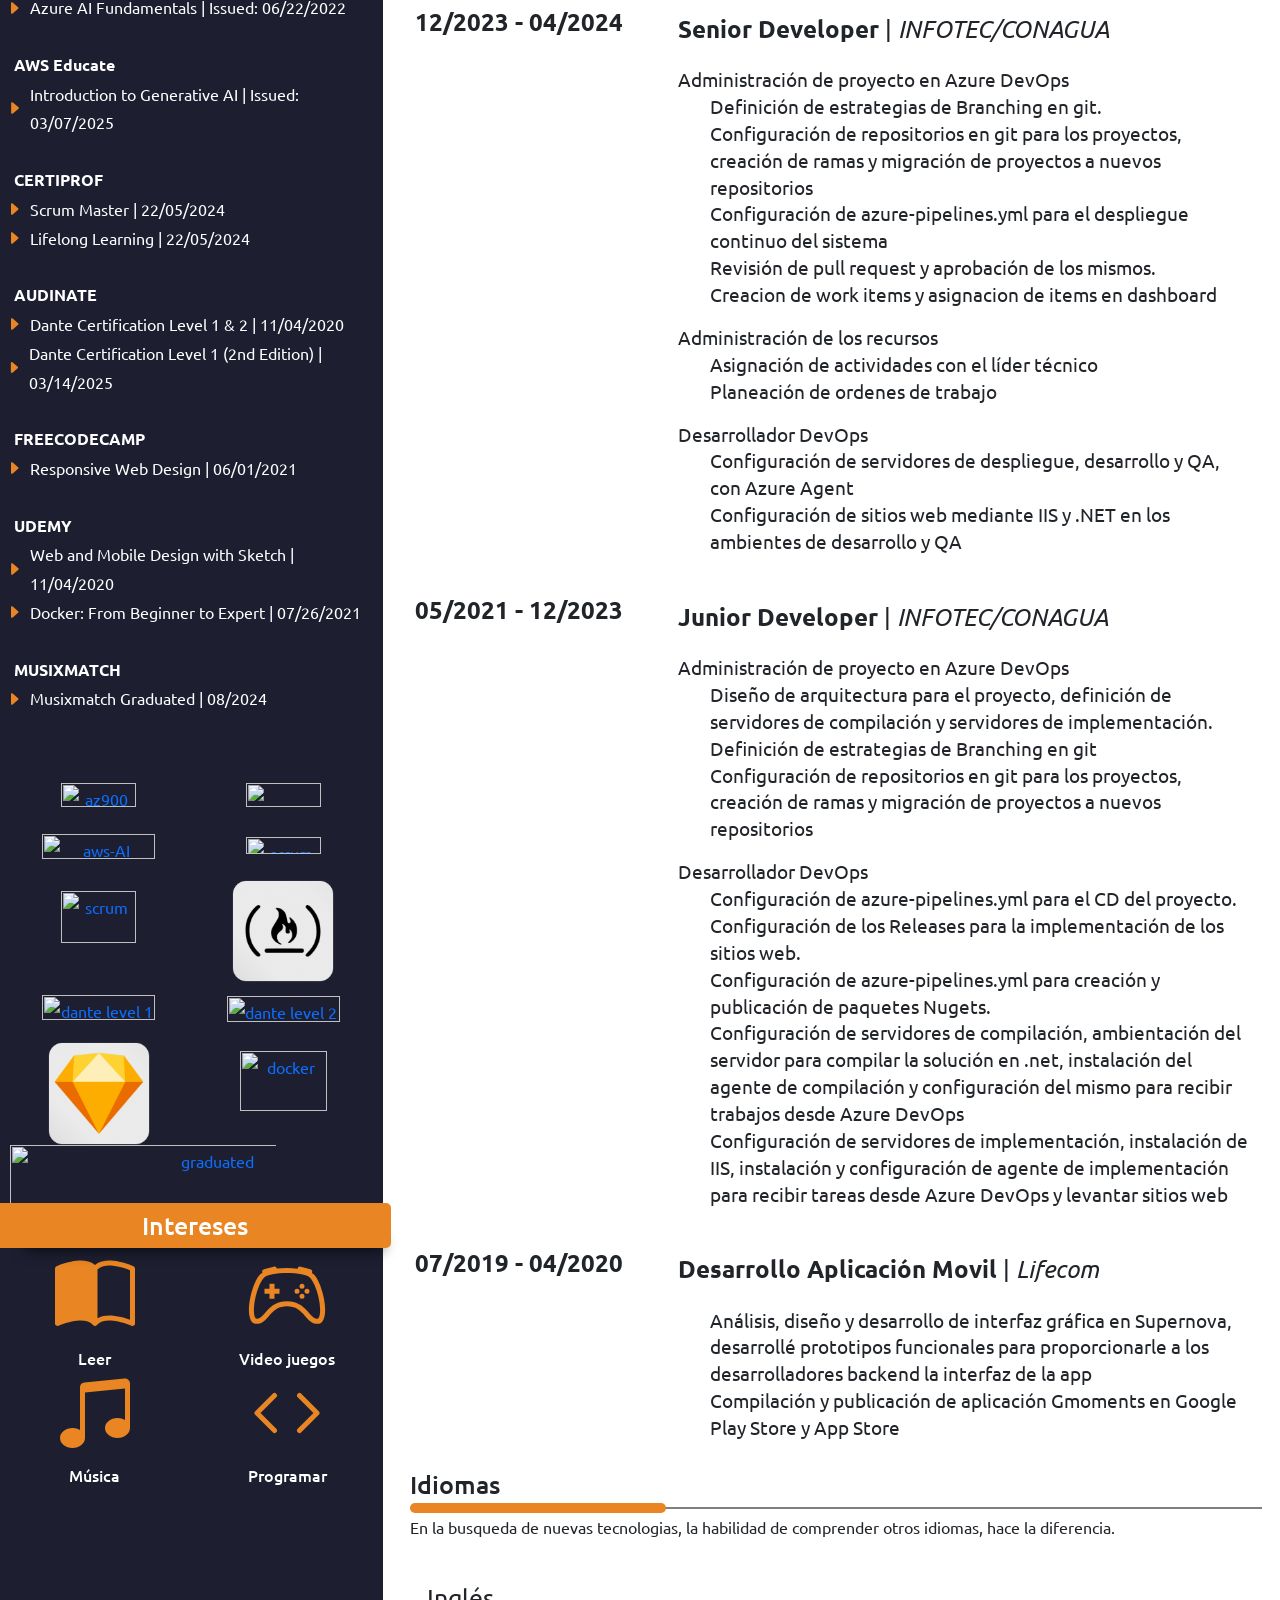
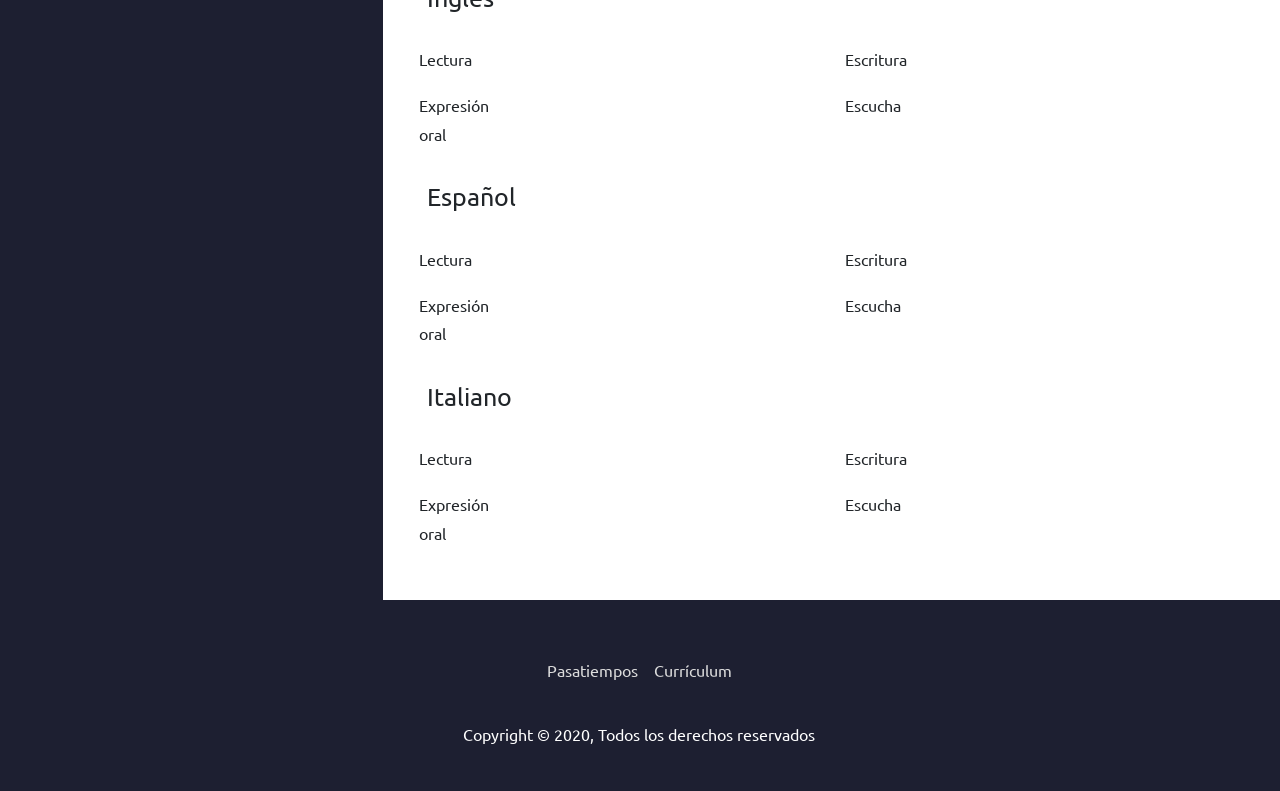
==== commit e0003f65: "se agregan nuevos proyectos, integracion de bootstrap y mas" ====
--- a/Views/index.html
+++ b/Views/index.html
@@ -8,6 +8,9 @@
     <meta property="og:url" content="https://ozii-el.github.io/einventivaAcademy-cv/Views/index.html">
     <meta property="og:type" content="website">
     <title>Mi Currículum</title>
+        <link href="https://cdn.jsdelivr.net/npm/bootstrap@5.3.3/dist/css/bootstrap.min.css" rel="stylesheet"
+            integrity="sha384-QWTKZyjpPEjISv5WaRU9OFeRpok6YctnYmDr5pNlyT2bRjXh0JMhjY6hW+ALEwIH" crossorigin="anonymous">
+
     <link
         href="https://fonts.googleapis.com/css2?family=Ubuntu:ital,wght@0,300;0,400;0,500;0,700;1,300;1,400;1,500;1,700&display=swap"
         rel="stylesheet">
@@ -734,6 +737,11 @@
             
         </div>
     </div>
+
+    <script src="https://cdn.jsdelivr.net/npm/bootstrap@5.3.3/dist/js/bootstrap.bundle.min.js"
+        integrity="sha384-YvpcrYf0tY3lHB60NNkmXc5s9fDVZLESaAA55NDzOxhy9GkcIdslK1eN7N6jIeHz"
+        crossorigin="anonymous"></script>
+
 </body>
 </div>
     
@@ -741,16 +749,27 @@
 
 
 
+
+
+<div class="navigator pt-5">
+    <ul class="nav nav-underline justify-content-center">
+        <li class="nav-item">
+            <a class="nav-link" aria-current="page" href="../Views/Pasatiempos/index.html">Pasatiempos</a>
+        </li>
+        <li class="nav-item">
+            <a class="nav-link" href="../Views/index.html">Currículum</a>
+        </li>
+    </ul>
+</div>
+
 <div class="foo-grid">
-<footer>
-    <div class="foo-copy">
-        <p>
-            Copyright © 2020, Todos los derechos reservados
-        </p>
-    </div>
-    
-</footer>
+    <footer>
+        <div class="foo-copy">
+            <p>
+                Copyright © 2020, Todos los derechos reservados
+            </p>
+        </div>
+
+    </footer>
 </div>
-
-
 </html>
--- a/css/style.css
+++ b/css/style.css
@@ -44,6 +44,8 @@
     width: 100%;
     z-index: 6;
 }
+
+
 
 .body-grid {
         display: grid;
@@ -446,4 +448,79 @@
 
     grid-template-columns: 100%;
     }
+}
+
+.navigator {
+    background-color: #1D1F31;
+    
+}
+
+.nav .nav-link{
+    color: #DDDDDD;
+}
+
+
+
+.sidebar-bp {
+
+
+    background-color: #E98522;
+    padding-top: 80%;
+    margin-top: -80%;
+    padding-bottom: 20%;
+    z-index: 5;
+
+
+}
+
+.foo-grid2 {
+    display: grid;
+        grid-template-columns: 100%;
+        background-color: #E98522;
+        justify-items: center;
+        align-items: center;
+        padding: 2%;
+}
+
+.navigator-bp {
+background-color: #E98522;
+}
+
+.sidebar-titles-bp {
+    color: white;
+    text-align: center;
+    background-color: #1D1F31;
+    padding: 2% 0;
+    z-index: 5;
+    margin-right: -7%;
+    border-radius: 0 5px 5px 0;
+    box-shadow: 9px 19px 14px -17px rgba(0, 0, 0, 0.75);
+}
+
+.top.bp {
+
+    background-color: white;
+    
+}
+
+.tp-img-bp {
+    width: 235px;
+    height: 235px;
+    border-radius: 0 5rem 0 5rem;
+    border: solid 0.8rem #1D1F31;
+    z-index: 7;
+    box-shadow: 17px 0px 18px -7px rgba(0, 0, 0, 0.43);
+    background-color: #1D1F31;
+}
+
+
+.tp-titles-bp {
+    height:  6rem ;
+    width: 100%;
+    margin-top: 5.5rem;
+    padding-left: 2rem;
+    background-color: #1D1F31;
+    color: white;
+    text-align: start;
+    z-index: 6;
 }
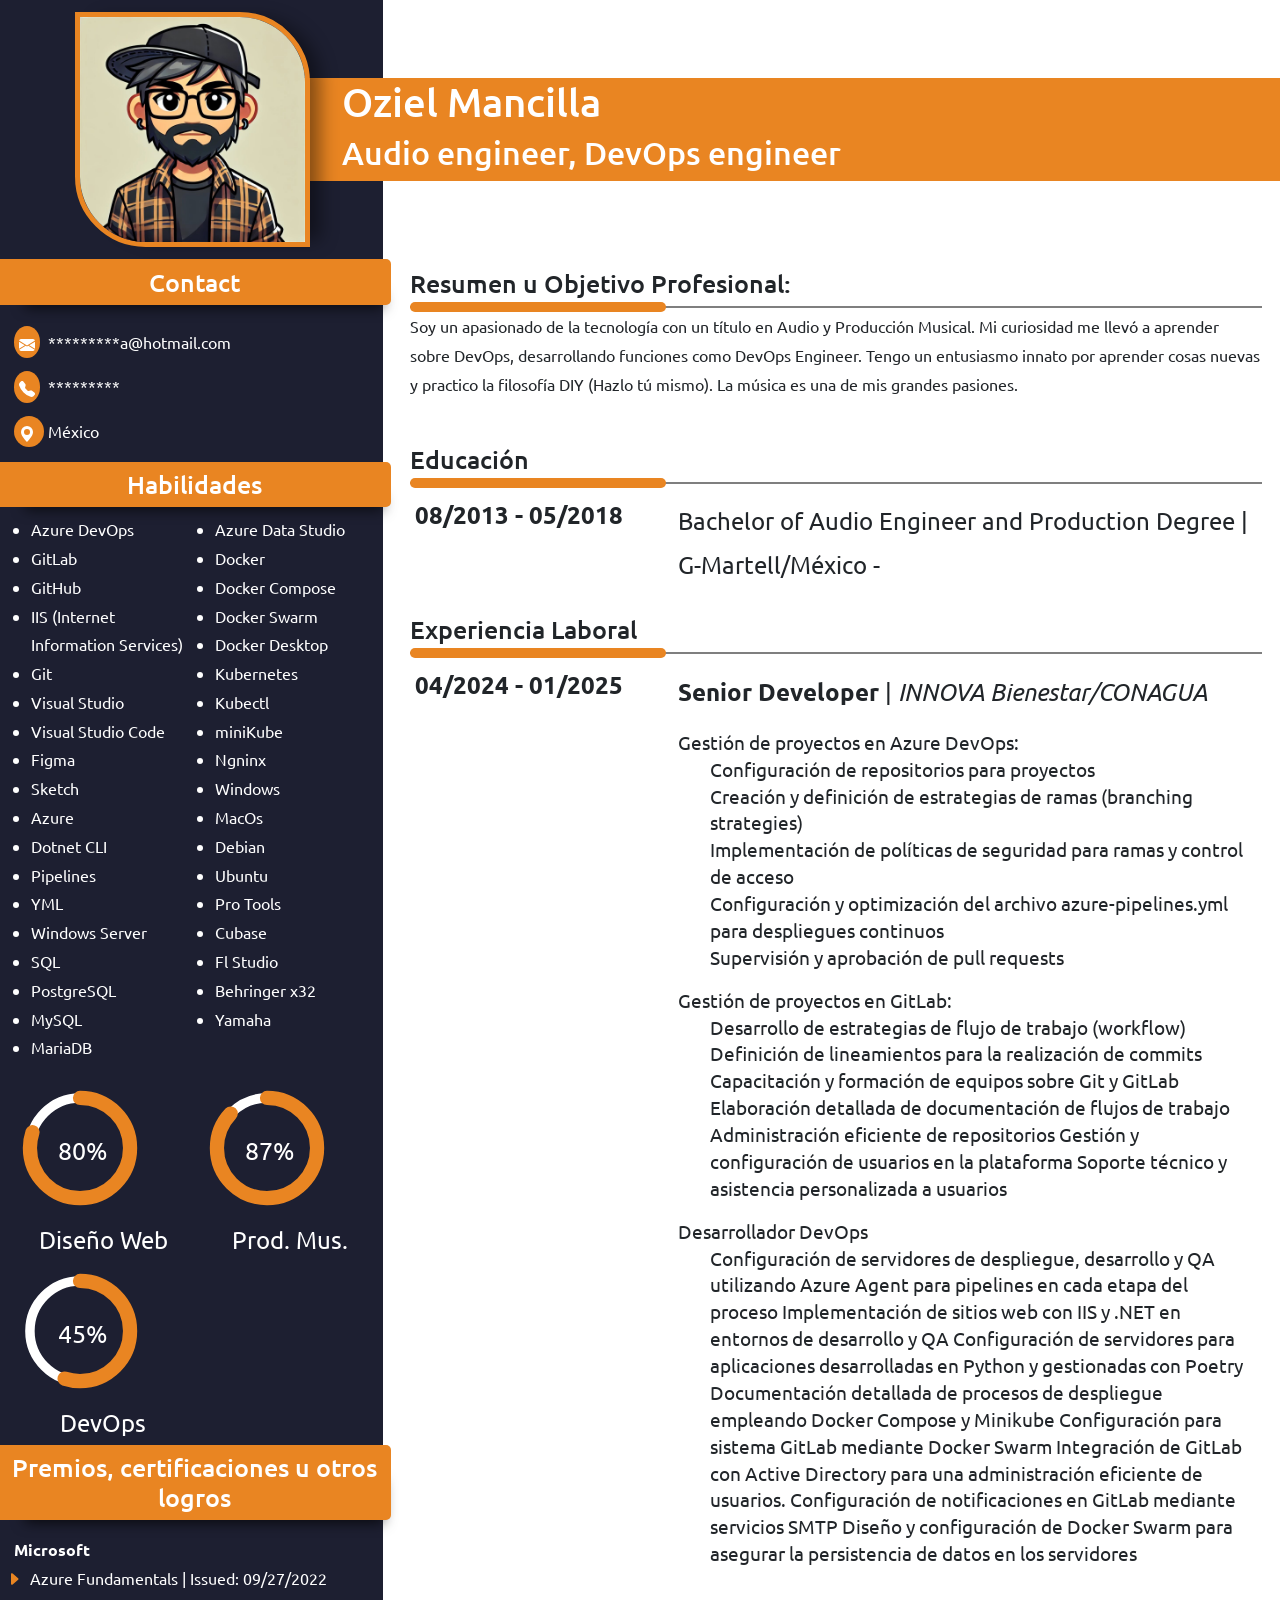
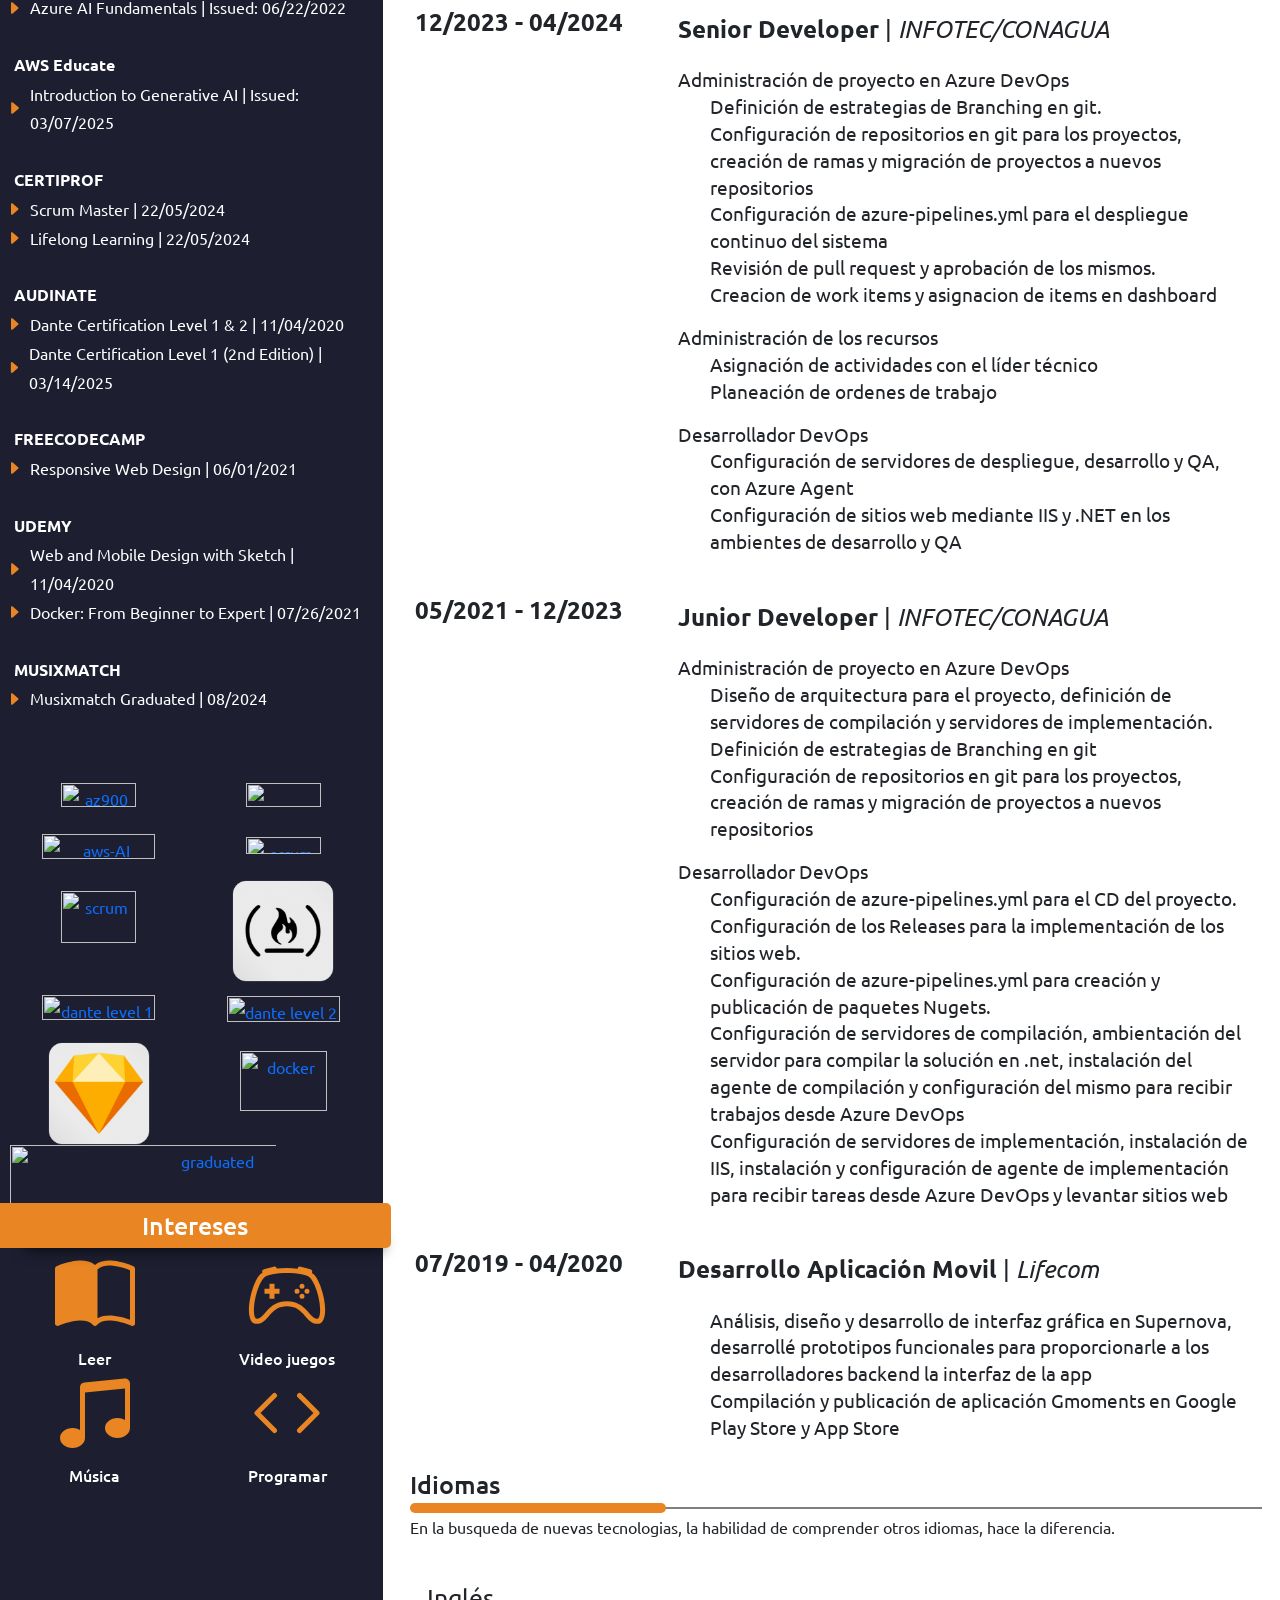
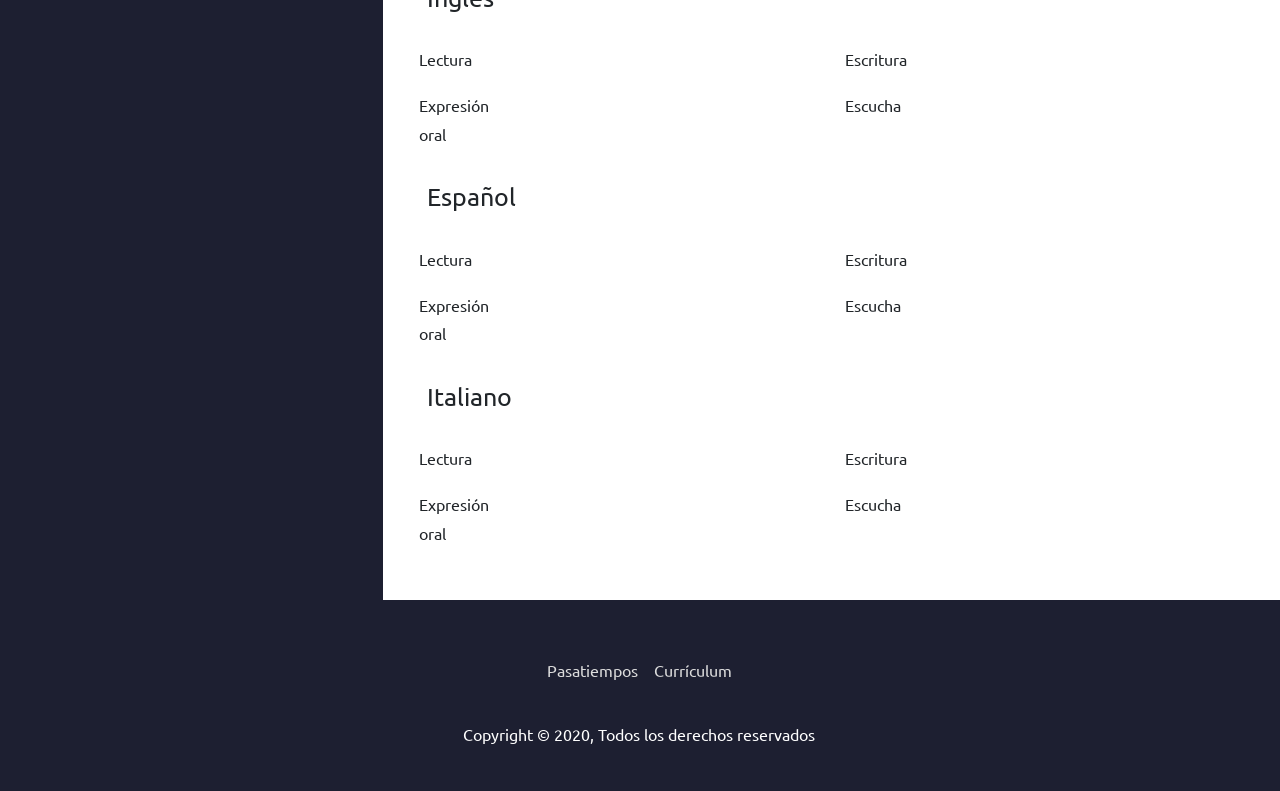
==== commit b5add4af: "hide sensitive information" ====
--- a/Views/index.html
+++ b/Views/index.html
@@ -46,13 +46,13 @@
                         fill="currentColor" class="bi bi-envelope-fill" viewBox="0 0 16 16">
                         <path
                             d="M.05 3.555A2 2 0 0 1 2 2h12a2 2 0 0 1 1.95 1.555L8 8.414zM0 4.697v7.104l5.803-3.558zM6.761 8.83l-6.57 4.027A2 2 0 0 0 2 14h12a2 2 0 0 0 1.808-1.144l-6.57-4.027L8 9.586zm3.436-.586L16 11.801V4.697z" />
-                    </svg></i> <span>oziel.mancilla@hotmail.com</span></a>
+                    </svg></i> <span>*********a@hotmail.com</span></a>
             <a href="tel:5610451749" target="_blank" class="sidebar-contact"><i class="icon-contact"><svg
                         xmlns="http://www.w3.org/2000/svg" width="16" height="16" fill="currentColor"
                         class="bi bi-telephone-fill" viewBox="0 0 16 16">
                         <path fill-rule="evenodd"
                             d="M1.885.511a1.745 1.745 0 0 1 2.61.163L6.29 2.98c.329.423.445.974.315 1.494l-.547 2.19a.68.68 0 0 0 .178.643l2.457 2.457a.68.68 0 0 0 .644.178l2.189-.547a1.75 1.75 0 0 1 1.494.315l2.306 1.794c.829.645.905 1.87.163 2.611l-1.034 1.034c-.74.74-1.846 1.065-2.877.702a18.6 18.6 0 0 1-7.01-4.42 18.6 18.6 0 0 1-4.42-7.009c-.362-1.03-.037-2.137.703-2.877z" />
-                    </svg></i> <span>5610451749</span></a>
+                    </svg></i> <span>*********</span></a>
             <a href="https://maps.app.goo.gl/9q5Kf5iu5sSQHxEn9" target="_blank" class="sidebar-contact"><i
                     class="icon-contact"><svg xmlns="http://www.w3.org/2000/svg" width="16" height="16"
                         fill="currentColor" class="bi bi-geo-alt-fill" viewBox="0 0 16 16">
